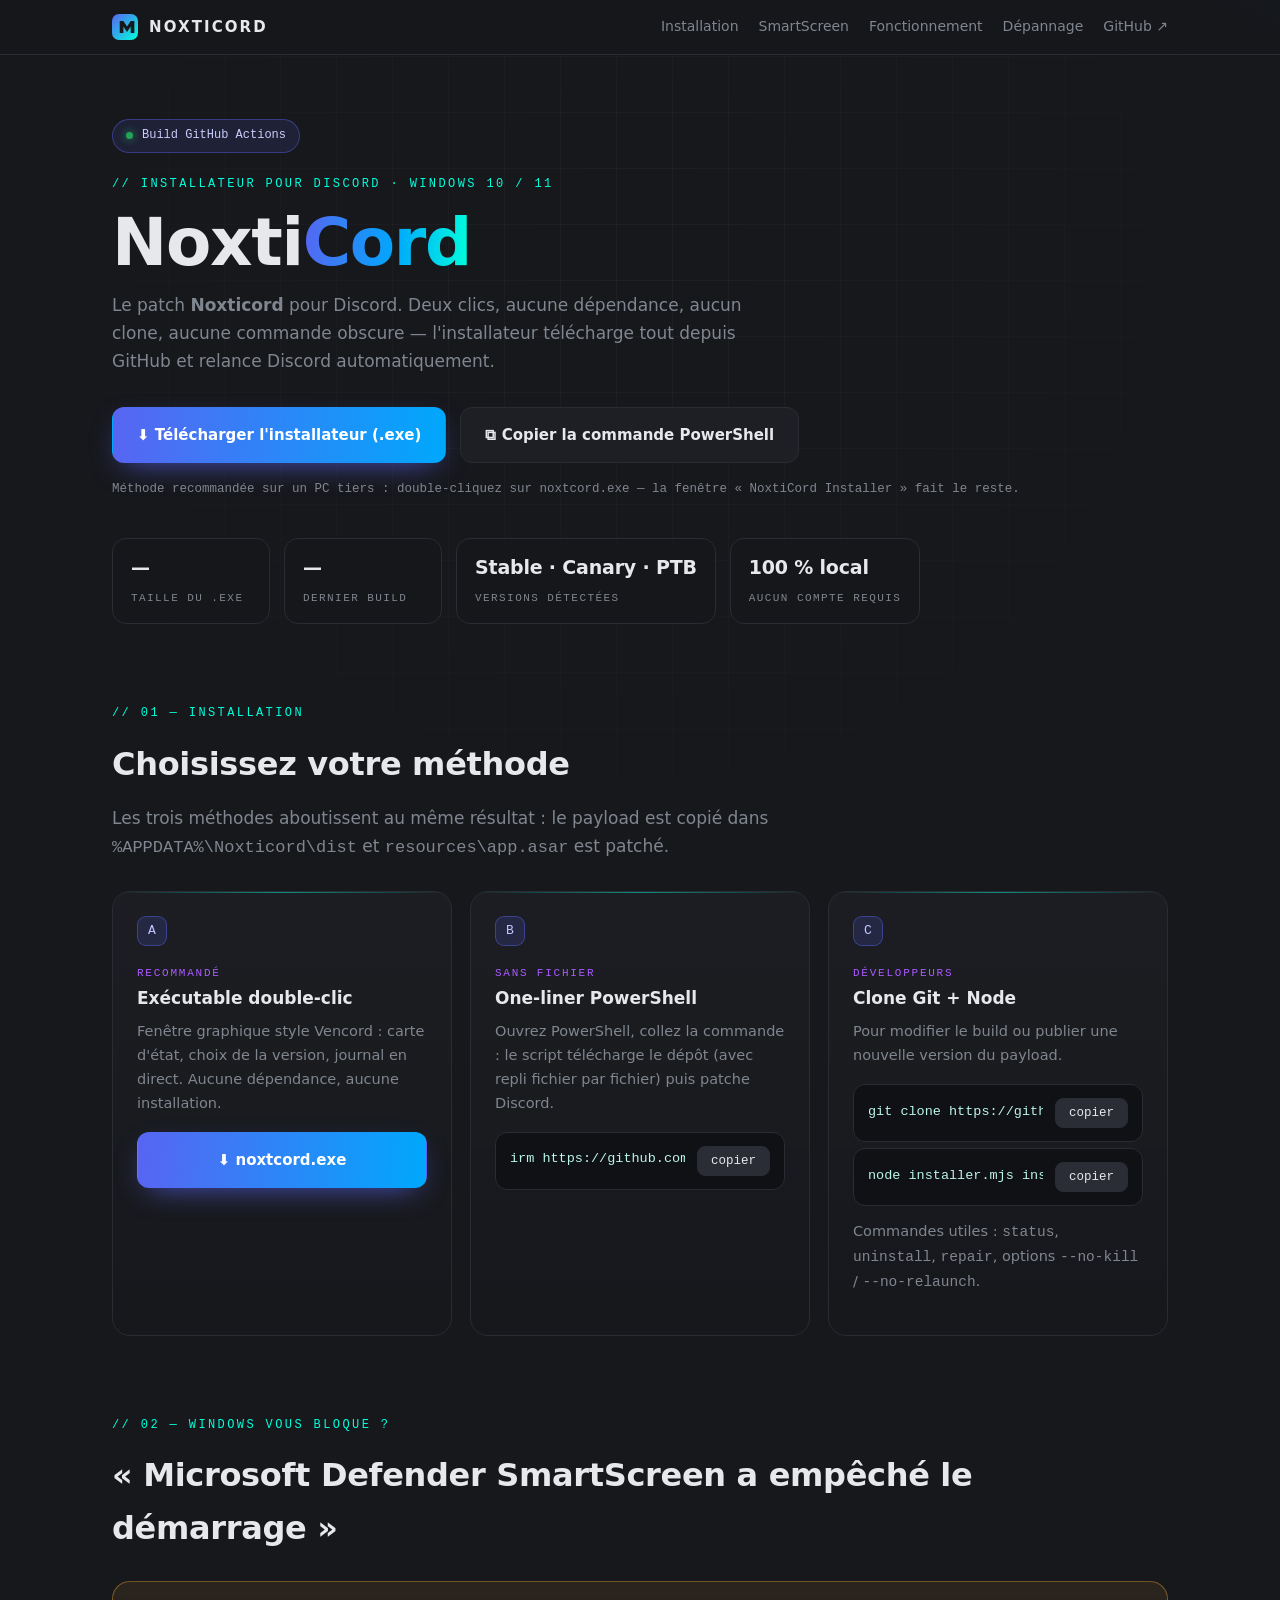
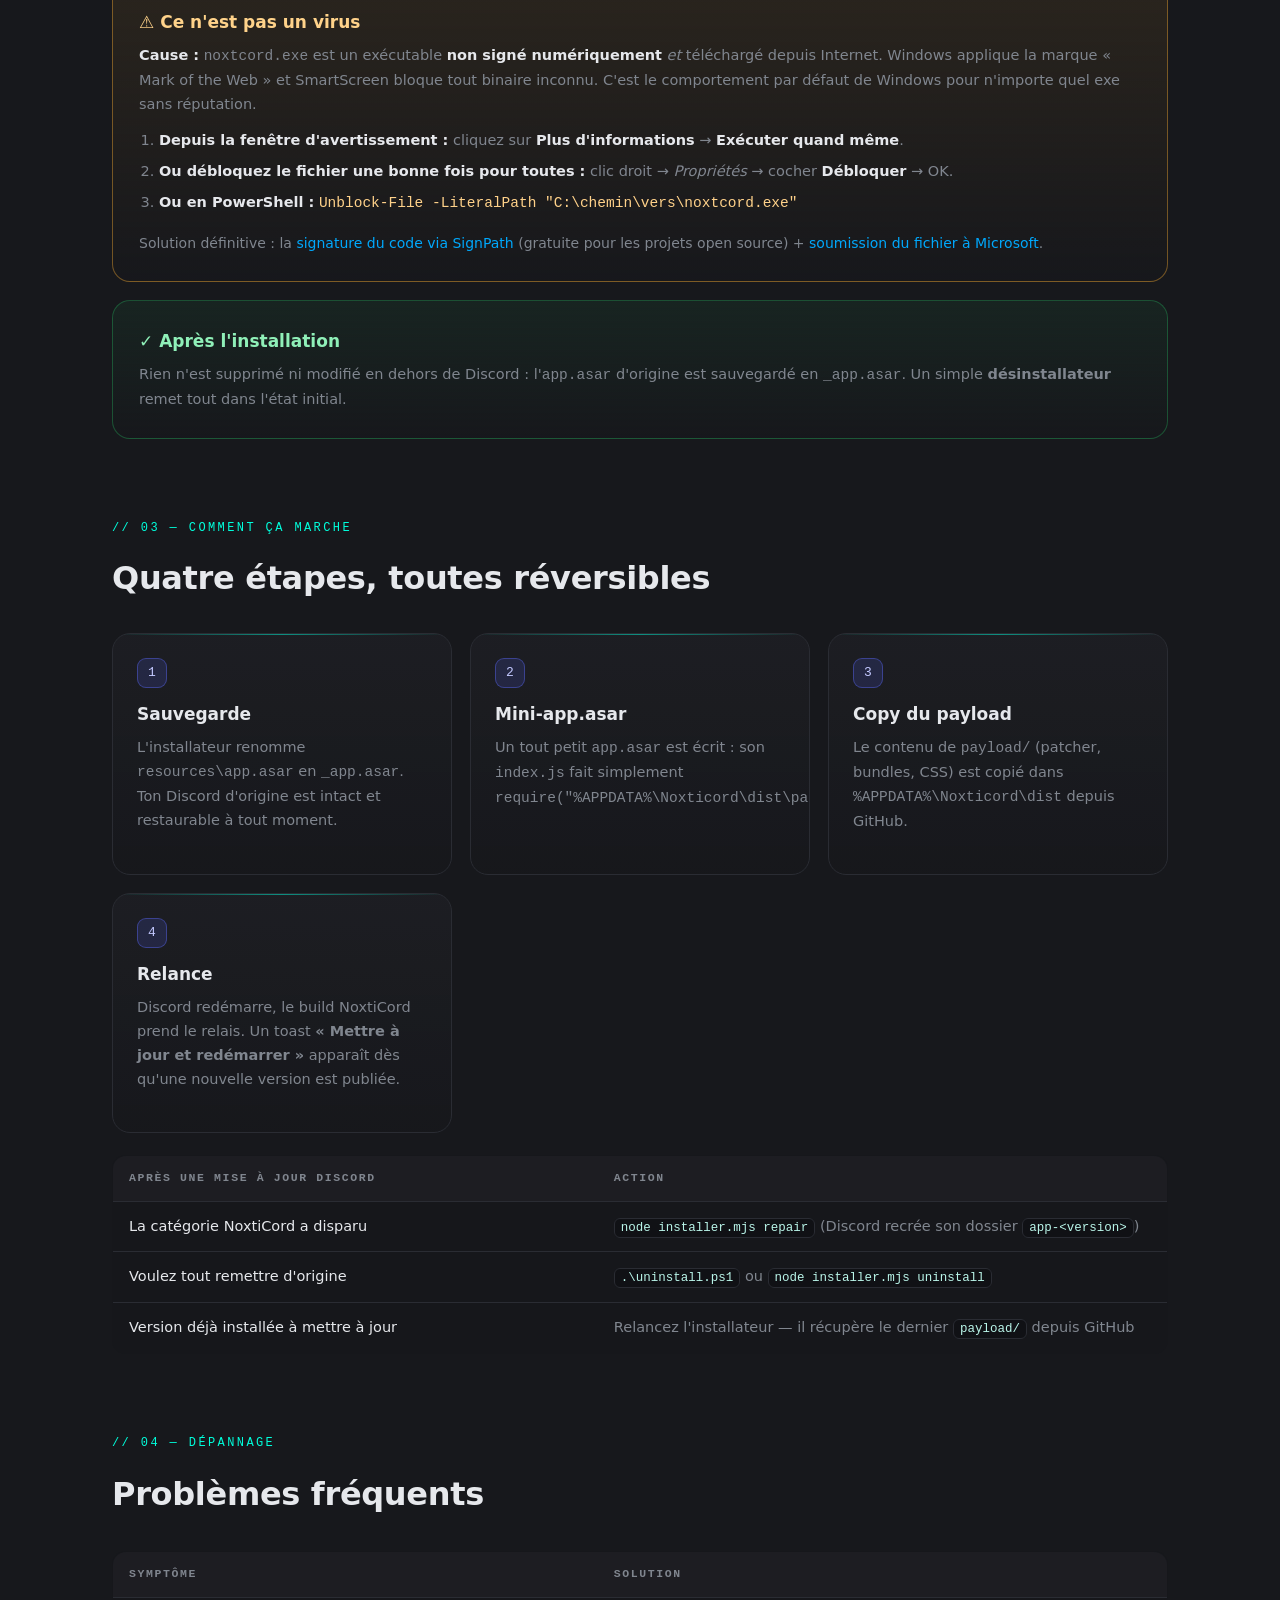
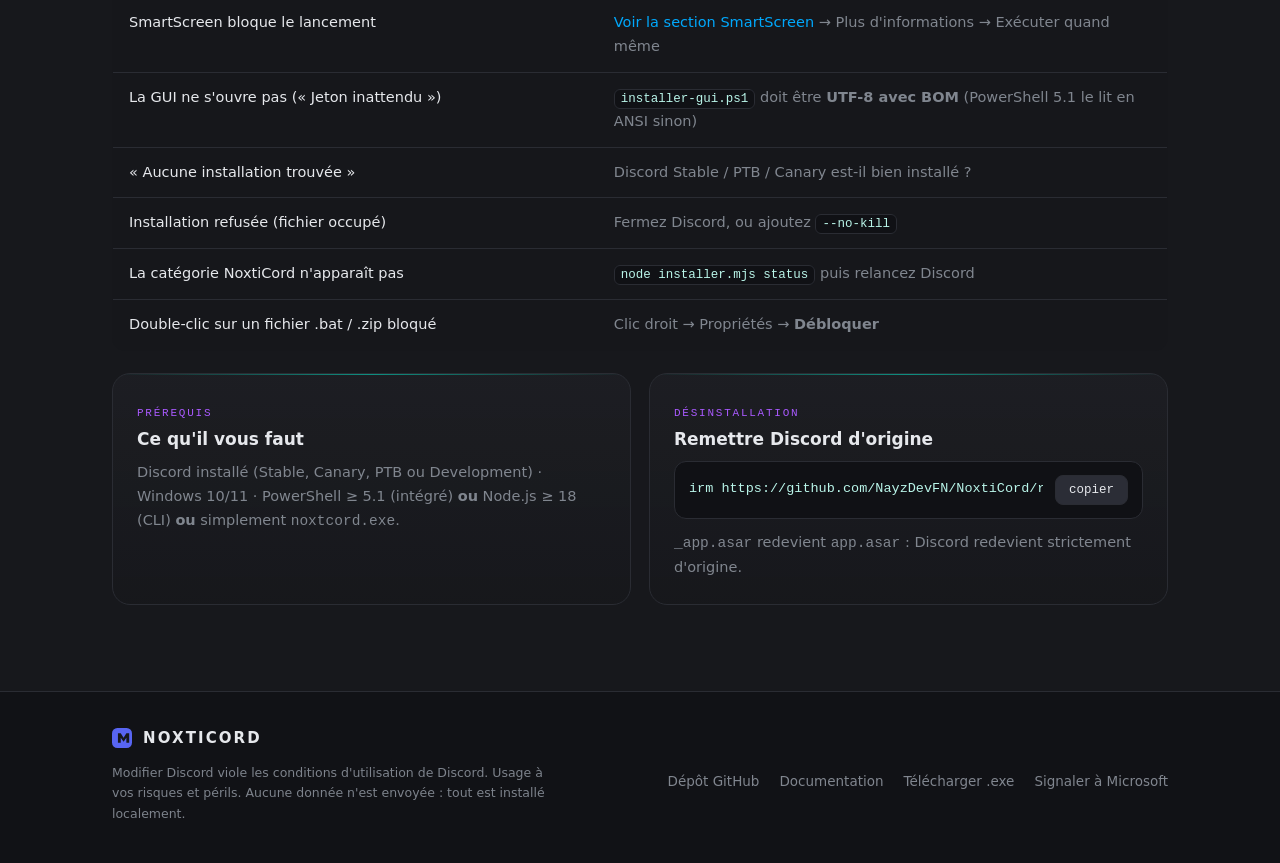
==== docs/index.html @ 73500bd5 "docs: page d'installation GitHub Pages (docs/index.html)" ====
<!doctype html>
<html lang="fr">
<head>
<meta charset="utf-8">
<meta name="viewport" content="width=device-width, initial-scale=1">
<title>NoxtiCord — Installer pour Discord (Windows)</title>
<meta name="description" content="Téléchargez et installez NoxtiCord sur Discord Stable, Canary et PTB en quelques secondes. Exécutable double-clic ou commande PowerShell, aucune dépendance.">
<meta name="theme-color" content="#17181c">
<meta property="og:title" content="NoxtiCord — Installer pour Discord">
<meta property="og:description" content="Installez NoxtiCord sur Discord en 10 secondes : exécutable double-clic ou one-liner PowerShell.">
<meta property="og:type" content="website">
<meta property="og:url" content="https://nayzdevfn.github.io/NoxtiCord/">
<link rel="icon" href="data:image/svg+xml,%3Csvg xmlns='http://www.w3.org/2000/svg' viewBox='0 0 64 64'%3E%3Crect width='64' height='64' rx='16' fill='%235865f2'/%3E%3Cpath d='M20 46V18h8l10 15V18h8v28h-8L28 31v15z' fill='%2300a8fc'/%3E%3C/svg%3E">
<style>
  :root{
    --bg:#17181c;
    --bg2:#1e1f24;
    --surface:#1e1f24;
    --card:#17181c;
    --border:#2a2c33;
    --hover:#2b2d36;
    --indigo:#5865f2;
    --cyan:#00a8fc;
    --neon-cyan:#00ffdc;
    --neon-purple:#aa5aff;
    --canary:#faa61a;
    --green:#23a559;
    --amber:#f0a830;
    --red:#da373c;
    --text:#e6e8ec;
    --muted:#80868f;
    --mono:"Cascadia Code","Consolas",ui-monospace,SFMono-Regular,Menlo,monospace;
    --sans:"Segoe UI",Inter,system-ui,-apple-system,Roboto,sans-serif;
  }
  *{box-sizing:border-box}
  html{scroll-behavior:smooth}
  body{
    margin:0;background:var(--bg);color:var(--text);font-family:var(--sans);
    line-height:1.65;-webkit-font-smoothing:antialiased;overflow-x:hidden;
  }
  a{color:var(--cyan);text-decoration:none}
  a:hover{text-decoration:underline}
  code,kbd{font-family:var(--mono)}

  /* ---------- fond ---------- */
  .bg{position:fixed;inset:0;z-index:-2;overflow:hidden}
  .bg::before{
    content:"";position:absolute;inset:-40%;
    background:
      radial-gradient(45rem 30rem at 15% 0%, rgba(88,101,242,.22), transparent 60%),
      radial-gradient(40rem 28rem at 85% 10%, rgba(0,168,252,.16), transparent 60%),
      radial-gradient(50rem 35rem at 50% 100%, rgba(170,90,255,.12), transparent 65%);
    animation:drift 26s ease-in-out infinite alternate;
  }
  .bg::after{
    content:"";position:absolute;inset:0;
    background-image:linear-gradient(rgba(255,255,255,.035) 1px,transparent 1px),
                     linear-gradient(90deg,rgba(255,255,255,.035) 1px,transparent 1px);
    background-size:56px 56px;
    mask-image:radial-gradient(circle at 50% 30%, #000 0%, transparent 78%);
    -webkit-mask-image:radial-gradient(circle at 50% 30%, #000 0%, transparent 78%);
  }
  @keyframes drift{to{transform:translate3d(-4%,3%,0) scale(1.06)}}

  /* ---------- nav ---------- */
  header.nav{
    position:sticky;top:0;z-index:50;
    background:rgba(23,24,28,.72);backdrop-filter:blur(14px);
    border-bottom:1px solid var(--border);
  }
  .nav-in{max-width:1100px;margin:0 auto;padding:14px 22px;display:flex;align-items:center;gap:18px}
  .brand{display:flex;align-items:center;gap:11px;font-weight:700;letter-spacing:.14em;font-size:15px;color:var(--text)}
  .brand:hover{text-decoration:none}
  .brand svg{display:block}
  .nav-links{margin-left:auto;display:flex;gap:20px;font-size:14px;color:var(--muted);flex-wrap:wrap}
  .nav-links a{color:var(--muted)}
  .nav-links a:hover{color:var(--text);text-decoration:none}

  /* ---------- layout ---------- */
  main{max-width:1100px;margin:0 auto;padding:0 22px}
  section{padding:74px 0 6px}
  .eyebrow{
    font-family:var(--mono);font-size:12px;letter-spacing:.2em;text-transform:uppercase;
    color:var(--neon-cyan);margin:0 0 14px
  }
  h1{font-size:clamp(38px,7vw,66px);line-height:1.03;margin:0 0 6px;letter-spacing:-.02em}
  h1 .grad{
    background:linear-gradient(92deg,var(--indigo),var(--cyan) 55%,var(--neon-cyan));
    -webkit-background-clip:text;background-clip:text;color:transparent;
  }
  h2{font-size:clamp(24px,3.4vw,32px);margin:0 0 8px;letter-spacing:-.01em}
  h3{font-size:17px;margin:0 0 8px}
  .sub{color:var(--muted);font-size:17px;max-width:62ch;margin:14px 0 0}
  .comment{font-family:var(--mono);font-size:13px;color:var(--muted)}

  /* ---------- hero ---------- */
  .hero{padding-top:64px}
  .badge{
    display:inline-flex;align-items:center;gap:9px;padding:6px 13px;border-radius:999px;
    background:rgba(88,101,242,.12);border:1px solid rgba(88,101,242,.42);
    font-family:var(--mono);font-size:12px;color:#c8cdfb;margin-bottom:22px
  }
  .dot{width:7px;height:7px;border-radius:50%;background:var(--green);box-shadow:0 0 8px var(--green)}
  .cta{display:flex;gap:14px;flex-wrap:wrap;margin-top:32px}
  .btn{
    display:inline-flex;align-items:center;gap:10px;padding:15px 24px;border-radius:12px;
    font-size:15px;font-weight:600;border:1px solid transparent;cursor:pointer;
    font-family:var(--sans);transition:.16s transform,.16s box-shadow,.16s background;
  }
  .btn:hover{text-decoration:none;transform:translateY(-2px)}
  .btn-primary{
    background:linear-gradient(93deg,var(--indigo),var(--cyan));color:#fff;
    box-shadow:0 10px 30px -12px rgba(88,101,242,.85)
  }
  .btn-primary:hover{box-shadow:0 16px 38px -12px rgba(0,168,252,.8)}
  .btn-ghost{background:var(--surface);border-color:var(--border);color:var(--text)}
  .btn-ghost:hover{background:var(--hover);border-color:#3a3d47}
  .hint{font-family:var(--mono);font-size:12.5px;color:var(--muted);margin-top:16px}

  .stats{display:flex;gap:14px;flex-wrap:wrap;margin-top:38px}
  .stat{
    background:rgba(23,24,28,.7);border:1px solid var(--border);border-radius:14px;
    padding:13px 18px;min-width:158px
  }
  .stat b{display:block;font-size:19px;letter-spacing:-.01em}
  .stat span{font-family:var(--mono);font-size:11px;letter-spacing:.13em;text-transform:uppercase;color:var(--muted)}

  /* ---------- cartes ---------- */
  .grid{display:grid;gap:18px;margin-top:28px}
  .g3{grid-template-columns:repeat(auto-fit,minmax(270px,1fr))}
  .g2{grid-template-columns:repeat(auto-fit,minmax(320px,1fr))}
  .card{
    background:linear-gradient(180deg,rgba(30,31,36,.85),rgba(23,24,28,.9));
    border:1px solid var(--border);border-radius:18px;padding:24px;position:relative;overflow:hidden
  }
  .card::before{
    content:"";position:absolute;inset:0 0 auto;height:1px;
    background:linear-gradient(90deg,transparent,rgba(0,255,220,.5),transparent)
  }
  .card .tag{
    font-family:var(--mono);font-size:11px;letter-spacing:.16em;text-transform:uppercase;
    color:var(--neon-purple)
  }
  .card p{color:var(--muted);font-size:14.5px;margin:6px 0 16px}
  .step-n{
    width:30px;height:30px;border-radius:9px;display:grid;place-items:center;
    background:rgba(88,101,242,.16);border:1px solid rgba(88,101,242,.45);
    font-family:var(--mono);font-size:13px;color:#c3c9ff;margin-bottom:12px
  }

  /* ---------- bloc de code ---------- */
  .code{
    display:flex;align-items:center;gap:12px;background:#101115;border:1px solid var(--border);
    border-radius:12px;padding:13px 14px;margin-top:6px
  }
  .code code{flex:1;font-size:13.5px;color:#b9f5e9;overflow-x:auto;white-space:nowrap;padding-bottom:2px}
  .copy{
    background:var(--hover);border:1px solid var(--border);color:var(--text);border-radius:8px;
    padding:7px 13px;font-size:12.5px;cursor:pointer;font-family:var(--mono);transition:.15s
  }
  .copy:hover{background:#343743;border-color:#454957}
  .copy.ok{background:rgba(35,165,89,.18);border-color:rgba(35,165,89,.6);color:#7ee0a8}

  /* ---------- alerte ---------- */
  .alert{
    background:linear-gradient(180deg,rgba(240,168,48,.09),rgba(23,24,28,.9));
    border:1px solid rgba(240,168,48,.42);border-radius:18px;padding:26px;margin-top:26px
  }
  .alert h3{color:#ffd28a;display:flex;align-items:center;gap:10px}
  .alert ol{margin:12px 0 0;padding-left:20px;color:var(--muted);font-size:14.5px}
  .alert li{margin-bottom:7px}
  .alert strong{color:var(--text)}

  .ok-box{
    background:linear-gradient(180deg,rgba(35,165,89,.09),rgba(23,24,28,.9));
    border:1px solid rgba(35,165,89,.4);border-radius:18px;padding:26px;margin-top:18px
  }
  .ok-box h3{color:#8ff0b8}

  /* ---------- table ---------- */
  table{width:100%;border-collapse:collapse;margin-top:22px;font-size:14.5px;background:rgba(23,24,28,.72);border:1px solid var(--border);border-radius:14px;overflow:hidden}
  th,td{padding:13px 16px;text-align:left;border-bottom:1px solid var(--border);vertical-align:top}
  th{font-family:var(--mono);font-size:11.5px;letter-spacing:.14em;text-transform:uppercase;color:var(--muted);background:rgba(30,31,36,.9)}
  tr:last-child td{border-bottom:none}
  td:first-child{color:var(--text);width:46%}
  td:last-child{color:var(--muted)}
  td code{background:#101115;border:1px solid var(--border);padding:2px 6px;border-radius:6px;font-size:12.5px;color:#b9f5e9}
  .table-wrap{overflow-x:auto}

  /* ---------- footer ---------- */
  footer{border-top:1px solid var(--border);margin-top:80px;background:rgba(16,17,21,.75)}
  .foot-in{
    max-width:1100px;margin:0 auto;padding:34px 22px;display:flex;gap:26px;
    flex-wrap:wrap;justify-content:space-between;align-items:center;font-size:13.5px;color:var(--muted)
  }
  .foot-links{display:flex;gap:20px;flex-wrap:wrap}
  .foot-links a{color:var(--muted)}
  .foot-links a:hover{color:var(--text)}
  .warn{font-size:12.5px;color:#7d838c;max-width:56ch}

  .toast{
    position:fixed;left:50%;bottom:28px;transform:translate(-50%,24px);
    background:#101115;border:1px solid rgba(0,255,220,.45);color:#c9fff5;
    padding:11px 20px;border-radius:11px;font-size:14px;opacity:0;pointer-events:none;
    transition:.25s;z-index:99;box-shadow:0 12px 34px -14px rgba(0,255,220,.6)
  }
  .toast.show{opacity:1;transform:translate(-50%,0)}
  @media(max-width:640px){
    section{padding-top:54px}
    .nav-links{display:none}
    .btn{width:100%;justify-content:center}
  }
</style>
</head>
<body>
<div class="bg"></div>

<header class="nav">
  <div class="nav-in">
    <a class="brand" href="#">
      <svg width="26" height="26" viewBox="0 0 64 64" aria-hidden="true">
        <defs><linearGradient id="lg" x1="0" y1="0" x2="1" y2="1">
          <stop offset="0" stop-color="#5865f2"/><stop offset="1" stop-color="#00ffdc"/>
        </linearGradient></defs>
        <rect width="64" height="64" rx="17" fill="url(#lg)"/>
        <path d="M19 47V17h9l9 14 9-14h9v30h-9V31l-9 13-9-13v16z" fill="#17181c"/>
      </svg>
      NOXTICORD
    </a>
    <nav class="nav-links">
      <a href="#installer">Installation</a>
      <a href="#smartscreen">SmartScreen</a>
      <a href="#fonctionnement">Fonctionnement</a>
      <a href="#depannage">Dépannage</a>
      <a href="https://github.com/NayzDevFN/NoxtiCord" target="_blank" rel="noopener">GitHub ↗</a>
    </nav>
  </div>
</header>

<main>

  <!-- ===================== HERO ===================== -->
  <section class="hero">
    <div class="badge"><span class="dot"></span> <span id="ci-status">Build GitHub Actions · vérification…</span></div>
    <p class="eyebrow">// installateur pour discord · windows 10 / 11</p>
    <h1>Noxti<span class="grad">Cord</span></h1>
    <p class="sub">
      Le patch <strong>Noxticord</strong> pour Discord. Deux clics, aucune dépendance,
      aucun clone, aucune commande obscure — l'installateur télécharge tout depuis GitHub
      et relance Discord automatiquement.
    </p>

    <div class="cta">
      <a class="btn btn-primary" href="https://github.com/NayzDevFN/NoxtiCord/raw/main/noxtcord.exe" download>
        ⬇ Télécharger l'installateur (.exe)
      </a>
      <button class="btn btn-ghost" data-copy="irm https://github.com/NayzDevFN/NoxtiCord/raw/main/install.ps1 | iex">
        ⧉ Copier la commande PowerShell
      </button>
    </div>
    <p class="hint">
      Méthode recommandée sur un PC tiers : double-cliquez sur <code>noxtcord.exe</code> —
      la fenêtre « NoxtiCord Installer » fait le reste.
    </p>

    <div class="stats">
      <div class="stat"><b id="s-size">—</b><span>Taille du .exe</span></div>
      <div class="stat"><b id="s-date">—</b><span>Dernier build</span></div>
      <div class="stat"><b>Stable · Canary · PTB</b><span>Versions détectées</span></div>
      <div class="stat"><b>100 % local</b><span>Aucun compte requis</span></div>
    </div>
  </section>

  <!-- ===================== INSTALLATION ===================== -->
  <section id="installer">
    <p class="eyebrow">// 01 — installation</p>
    <h2>Choisissez votre méthode</h2>
    <p class="sub">Les trois méthodes aboutissent au même résultat : le payload est copié dans
      <code>%APPDATA%\Noxticord\dist</code> et <code>resources\app.asar</code> est patché.</p>

    <div class="grid g3">
      <div class="card">
        <div class="step-n">A</div>
        <span class="tag">Recommandé</span>
        <h3>Exécutable double-clic</h3>
        <p>Fenêtre graphique style Vencord : carte d'état, choix de la version, journal en direct.
           Aucune dépendance, aucune installation.</p>
        <a class="btn btn-primary" style="width:100%;justify-content:center"
           href="https://github.com/NayzDevFN/NoxtiCord/raw/main/noxtcord.exe" download>
          ⬇ noxtcord.exe
        </a>
      </div>

      <div class="card">
        <div class="step-n">B</div>
        <span class="tag">Sans fichier</span>
        <h3>One-liner PowerShell</h3>
        <p>Ouvrez PowerShell, collez la commande : le script télécharge le dépôt (avec repli
           fichier par fichier) puis patche Discord.</p>
        <div class="code">
          <code id="oneliner">irm https://github.com/NayzDevFN/NoxtiCord/raw/main/install.ps1 | iex</code>
          <button class="copy" data-copy-from="oneliner">copier</button>
        </div>
      </div>

      <div class="card">
        <div class="step-n">C</div>
        <span class="tag">Développeurs</span>
        <h3>Clone Git + Node</h3>
        <p>Pour modifier le build ou publier une nouvelle version du payload.</p>
        <div class="code">
          <code id="cmd-clone">git clone https://github.com/NayzDevFN/NoxtiCord.git &amp;&amp; cd NoxtiCord</code>
          <button class="copy" data-copy-from="cmd-clone">copier</button>
        </div>
        <div class="code">
          <code id="cmd-node">node installer.mjs install</code>
          <button class="copy" data-copy-from="cmd-node">copier</button>
        </div>
        <p style="margin-top:14px">
          Commandes utiles : <code>status</code>, <code>uninstall</code>, <code>repair</code>,
          options <code>--no-kill</code> / <code>--no-relaunch</code>.
        </p>
      </div>
    </div>
  </section>

  <!-- ===================== SMARTSCREEN ===================== -->
  <section id="smartscreen">
    <p class="eyebrow">// 02 — windows vous bloque ?</p>
    <h2>« Microsoft Defender SmartScreen a empêché le démarrage »</h2>

    <div class="alert">
      <h3>⚠ Ce n'est pas un virus</h3>
      <p style="color:var(--muted);font-size:14.5px;margin:6px 0 0">
        <strong>Cause :</strong> <code>noxtcord.exe</code> est un exécutable <strong>non signé
        numériquement</strong> <em>et</em> téléchargé depuis Internet. Windows applique la marque
        « Mark of the Web » et SmartScreen bloque tout binaire inconnu. C'est le comportement par
        défaut de Windows pour n'importe quel exe sans réputation.
      </p>
      <ol>
        <li><strong>Depuis la fenêtre d'avertissement :</strong> cliquez sur
            <strong>Plus d'informations</strong> → <strong>Exécuter quand même</strong>.</li>
        <li><strong>Ou débloquez le fichier une bonne fois pour toutes :</strong>
            clic droit → <em>Propriétés</em> → cocher <strong>Débloquer</strong> → OK.</li>
        <li><strong>Ou en PowerShell :</strong>
            <code style="color:#ffd28a">Unblock-File -LiteralPath "C:\chemin\vers\noxtcord.exe"</code></li>
      </ol>
      <p style="margin:16px 0 0;font-size:14px;color:var(--muted)">
        Solution définitive : la <a href="https://github.com/NayzDevFN/NoxtiCord#signature-du-code-signpath">signature du code via SignPath</a>
        (gratuite pour les projets open source) + <a href="https://www.microsoft.com/wdsi/filesubmission" target="_blank" rel="noopener">soumission du fichier à Microsoft</a>.
      </p>
    </div>

    <div class="ok-box">
      <h3>✓ Après l'installation</h3>
      <p style="color:var(--muted);font-size:14.5px;margin:6px 0 0">
        Rien n'est supprimé ni modifié en dehors de Discord : l'<code>app.asar</code> d'origine est
        sauvegardé en <code>_app.asar</code>. Un simple <strong>désinstallateur</strong> remet tout
        dans l'état initial.
      </p>
    </div>
  </section>

  <!-- ===================== FONCTIONNEMENT ===================== -->
  <section id="fonctionnement">
    <p class="eyebrow">// 03 — comment ça marche</p>
    <h2>Quatre étapes, toutes réversibles</h2>

    <div class="grid g2">
      <div class="card">
        <div class="step-n">1</div>
        <h3>Sauvegarde</h3>
        <p>L'installateur renomme <code>resources\app.asar</code> en <code>_app.asar</code>.
           Ton Discord d'origine est intact et restaurable à tout moment.</p>
      </div>
      <div class="card">
        <div class="step-n">2</div>
        <h3>Mini-app.asar</h3>
        <p>Un tout petit <code>app.asar</code> est écrit : son <code>index.js</code> fait simplement
           <code>require("%APPDATA%\Noxticord\dist\patcher.js")</code>.</p>
      </div>
      <div class="card">
        <div class="step-n">3</div>
        <h3>Copy du payload</h3>
        <p>Le contenu de <code>payload/</code> (patcher, bundles, CSS) est copié dans
           <code>%APPDATA%\Noxticord\dist</code> depuis GitHub.</p>
      </div>
      <div class="card">
        <div class="step-n">4</div>
        <h3>Relance</h3>
        <p>Discord redémarre, le build NoxtiCord prend le relais. Un toast
           <strong>« Mettre à jour et redémarrer »</strong> apparaît dès qu'une nouvelle version est publiée.</p>
      </div>
    </div>

    <div class="table-wrap">
      <table>
        <thead><tr><th>Après une mise à jour Discord</th><th>Action</th></tr></thead>
        <tbody>
          <tr><td>La catégorie NoxtiCord a disparu</td><td><code>node installer.mjs repair</code> (Discord recrée son dossier <code>app-&lt;version&gt;</code>)</td></tr>
          <tr><td>Voulez tout remettre d'origine</td><td><code>.\uninstall.ps1</code> ou <code>node installer.mjs uninstall</code></td></tr>
          <tr><td>Version déjà installée à mettre à jour</td><td>Relancez l'installateur — il récupère le dernier <code>payload/</code> depuis GitHub</td></tr>
        </tbody>
      </table>
    </div>
  </section>

  <!-- ===================== DÉPANNAGE ===================== -->
  <section id="depannage">
    <p class="eyebrow">// 04 — dépannage</p>
    <h2>Problèmes fréquents</h2>

    <div class="table-wrap">
      <table>
        <thead><tr><th>Symptôme</th><th>Solution</th></tr></thead>
        <tbody>
          <tr><td>SmartScreen bloque le lancement</td><td><a href="#smartscreen">Voir la section SmartScreen</a> → Plus d'informations → Exécuter quand même</td></tr>
          <tr><td>La GUI ne s'ouvre pas (« Jeton inattendu »)</td><td><code>installer-gui.ps1</code> doit être <strong>UTF-8 avec BOM</strong> (PowerShell 5.1 le lit en ANSI sinon)</td></tr>
          <tr><td>« Aucune installation trouvée »</td><td>Discord Stable / PTB / Canary est-il bien installé ?</td></tr>
          <tr><td>Installation refusée (fichier occupé)</td><td>Fermez Discord, ou ajoutez <code>--no-kill</code></td></tr>
          <tr><td>La catégorie NoxtiCord n'apparaît pas</td><td><code>node installer.mjs status</code> puis relancez Discord</td></tr>
          <tr><td>Double-clic sur un fichier .bat / .zip bloqué</td><td>Clic droit → Propriétés → <strong>Débloquer</strong></td></tr>
        </tbody>
      </table>
    </div>

    <div class="grid g2" style="margin-top:22px">
      <div class="card">
        <span class="tag">Prérequis</span>
        <h3>Ce qu'il vous faut</h3>
        <p style="margin-bottom:0">
          Discord installé (Stable, Canary, PTB ou Development) · Windows 10/11 ·
          PowerShell ≥ 5.1 (intégré) <strong>ou</strong> Node.js ≥ 18 (CLI) <strong>ou</strong>
          simplement <code>noxtcord.exe</code>.
        </p>
      </div>
      <div class="card">
        <span class="tag">Désinstallation</span>
        <h3>Remettre Discord d'origine</h3>
        <div class="code">
          <code id="uninstall-cmd">irm https://github.com/NayzDevFN/NoxtiCord/raw/main/uninstall.ps1 | iex</code>
          <button class="copy" data-copy-from="uninstall-cmd">copier</button>
        </div>
        <p style="margin-top:12px;margin-bottom:0"><code>_app.asar</code> redevient <code>app.asar</code> : Discord redevient strictement d'origine.</p>
      </div>
    </div>
  </section>

</main>

<footer>
  <div class="foot-in">
    <div>
      <div class="brand" style="margin-bottom:8px">
        <svg width="20" height="20" viewBox="0 0 64 64" aria-hidden="true">
          <rect width="64" height="64" rx="17" fill="#5865f2"/>
          <path d="M19 47V17h9l9 14 9-14h9v30h-9V31l-9 13-9-13v16z" fill="#17181c"/>
        </svg>
        NOXTICORD
      </div>
      <p class="warn">
        Modifier Discord viole les conditions d'utilisation de Discord.
        Usage à vos risques et périls. Aucune donnée n'est envoyée : tout est installé localement.
      </p>
    </div>
    <div class="foot-links">
      <a href="https://github.com/NayzDevFN/NoxtiCord" target="_blank" rel="noopener">Dépôt GitHub</a>
      <a href="https://github.com/NayzDevFN/NoxtiCord#readme" target="_blank" rel="noopener">Documentation</a>
      <a href="https://github.com/NayzDevFN/NoxtiCord/raw/main/noxtcord.exe" download>Télécharger .exe</a>
      <a href="https://www.microsoft.com/wdsi/filesubmission" target="_blank" rel="noopener">Signaler à Microsoft</a>
    </div>
  </div>
</footer>

<div class="toast" id="toast">Copié dans le presse-papiers</div>

<script>
(function(){
  var toast = document.getElementById('toast'), t;
  function say(msg){
    toast.textContent = msg; toast.classList.add('show');
    clearTimeout(t); t = setTimeout(function(){ toast.classList.remove('show'); }, 2200);
  }
  function copy(text){
    if (navigator.clipboard && window.isSecureContext) {
      navigator.clipboard.writeText(text).then(function(){ say('Copié dans le presse-papiers'); },
        function(){ fallback(text); });
    } else { fallback(text); }
  }
  function fallback(text){
    var ta = document.createElement('textarea');
    ta.value = text; ta.style.position='fixed'; ta.style.opacity='0';
    document.body.appendChild(ta); ta.select();
    try { document.execCommand('copy'); say('Copié dans le presse-papiers'); }
    catch(e){ say('Copie impossible — sélectionnez manuellement'); }
    document.body.removeChild(ta);
  }
  document.addEventListener('click', function(e){
    var b = e.target.closest('[data-copy],[data-copy-from]');
    if (!b) return;
    var txt = b.hasAttribute('data-copy')
      ? b.getAttribute('data-copy')
      : (document.getElementById(b.getAttribute('data-copy-from')) || {}).textContent;
    if (!txt) { copy((b.parentNode.querySelector('code')||{}).textContent || ''); return; }
    copy(txt.trim());
    if (b.classList.contains('copy')) {
      var old = b.textContent; b.textContent = 'copié ✓'; b.classList.add('ok');
      setTimeout(function(){ b.textContent = old; b.classList.remove('ok'); }, 1800);
    }
  });

  /* --- stats GitHub (API publique, sans token) --- */
  var API = 'https://api.github.com/repos/NayzDevFN/NoxtiCord';
  function get(url){ return fetch(url, {headers:{'Accept':'application/vnd.github+json'}}).then(function(r){ return r.json(); }); }

  get(API + '/commits?path=noxtcord.exe&per_page=1').then(function(d){
    if (d && d[0] && d[0].commit) {
      var when = new Date(d[0].commit.committer.date);
      document.getElementById('s-date').textContent =
        when.toLocaleDateString('fr-FR', {day:'2-digit', month:'short', year:'numeric'});
    }
  }).catch(function(){});

  get(API + '/contents/noxtcord.exe').then(function(d){
    if (d && d.size) {
      document.getElementById('s-size').textContent =
        (d.size/1024).toLocaleString('fr-FR', {maximumFractionDigits:1}) + ' Ko';
    }
  }).catch(function(){});

  get(API + '/actions/runs?per_page=1&branch=main').then(function(d){
    var el = document.getElementById('ci-status');
    var r = d && d.workflow_runs && d.workflow_runs[0];
    if (!r) { el.textContent = 'Build GitHub Actions'; return; }
    if (r.conclusion === 'success')
      el.textContent = '✓ Dernier build réussi · ' + new Date(r.created_at).toLocaleString('fr-FR',
        {day:'2-digit', month:'short', hour:'2-digit', minute:'2-digit'});
    else if (r.conclusion === 'failure')
      el.textContent = '✗ Dernier build en échec — voyez les Actions du dépôt';
    else
      el.textContent = '… Build en cours (' + (r.status || 'queued') + ')';
  }).catch(function(){ document.getElementById('ci-status').textContent = 'Build GitHub Actions'; });
})();
</script>
</body>
</html>
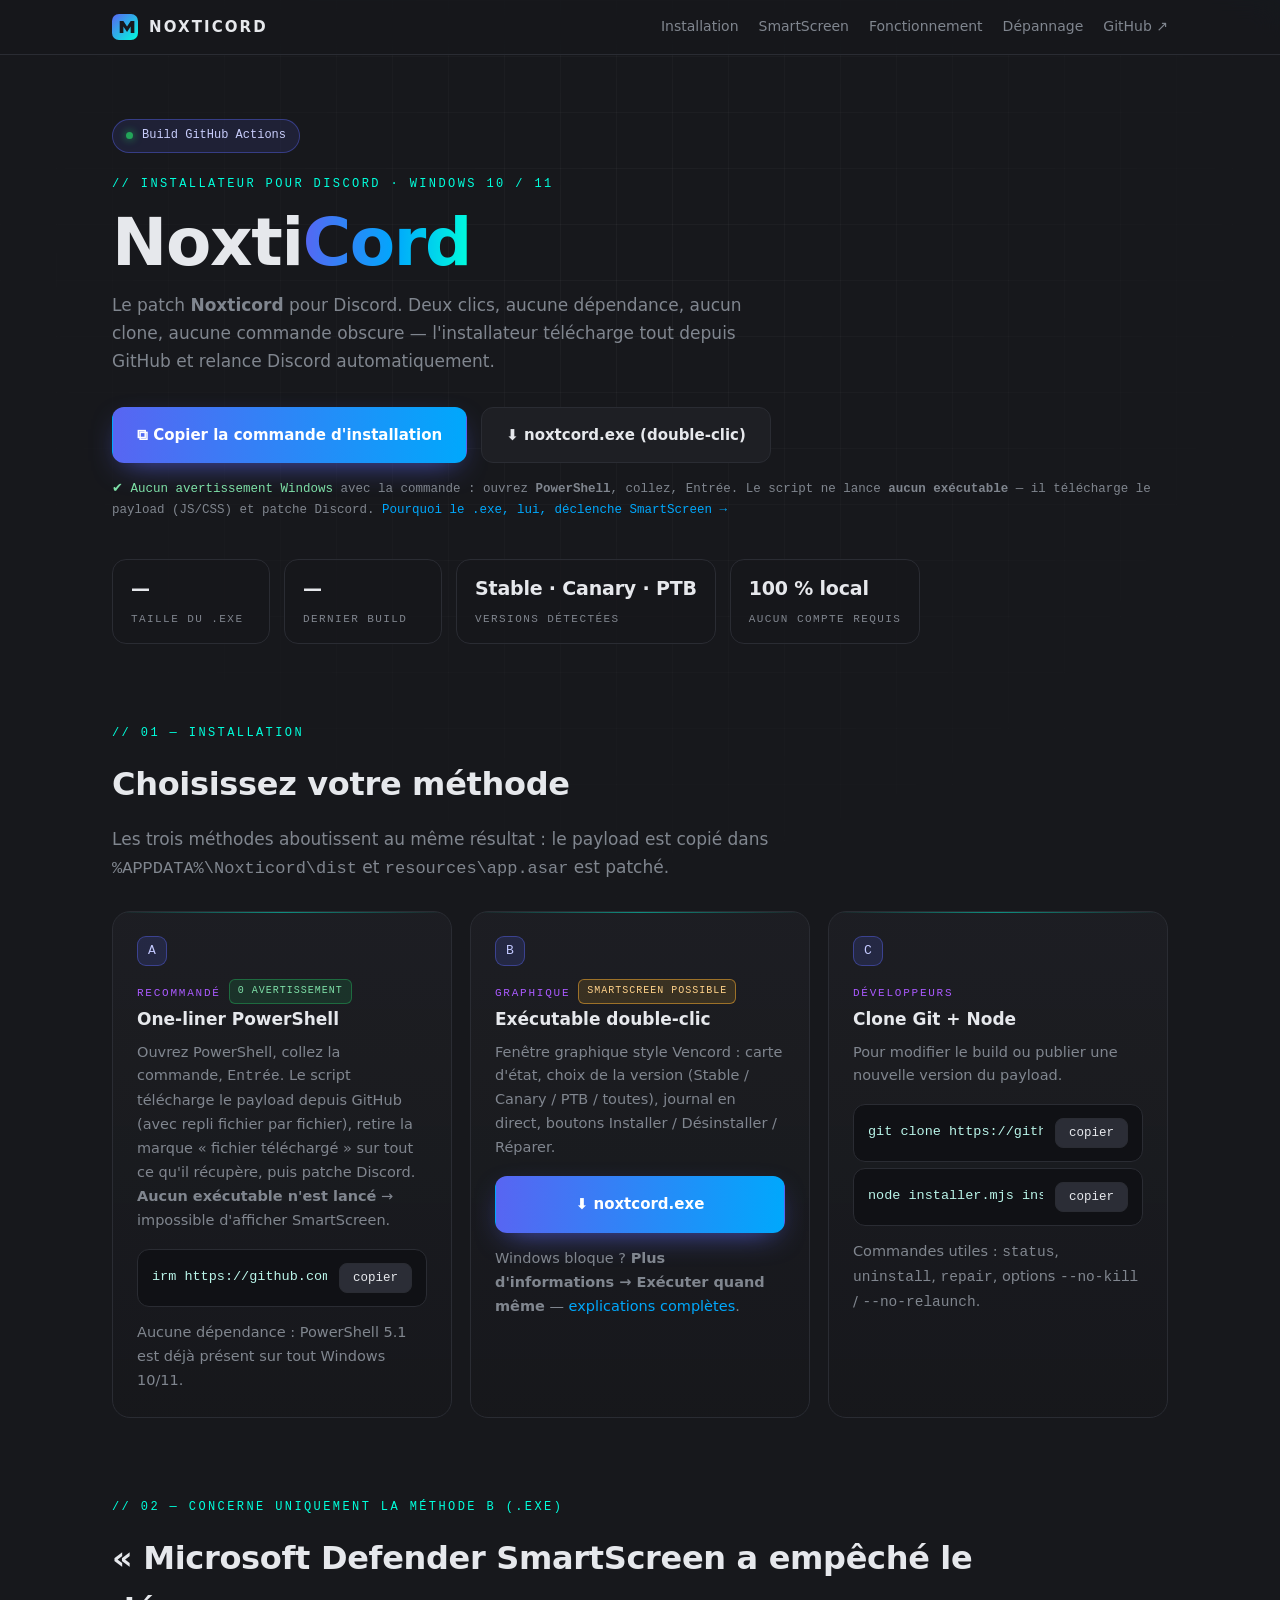
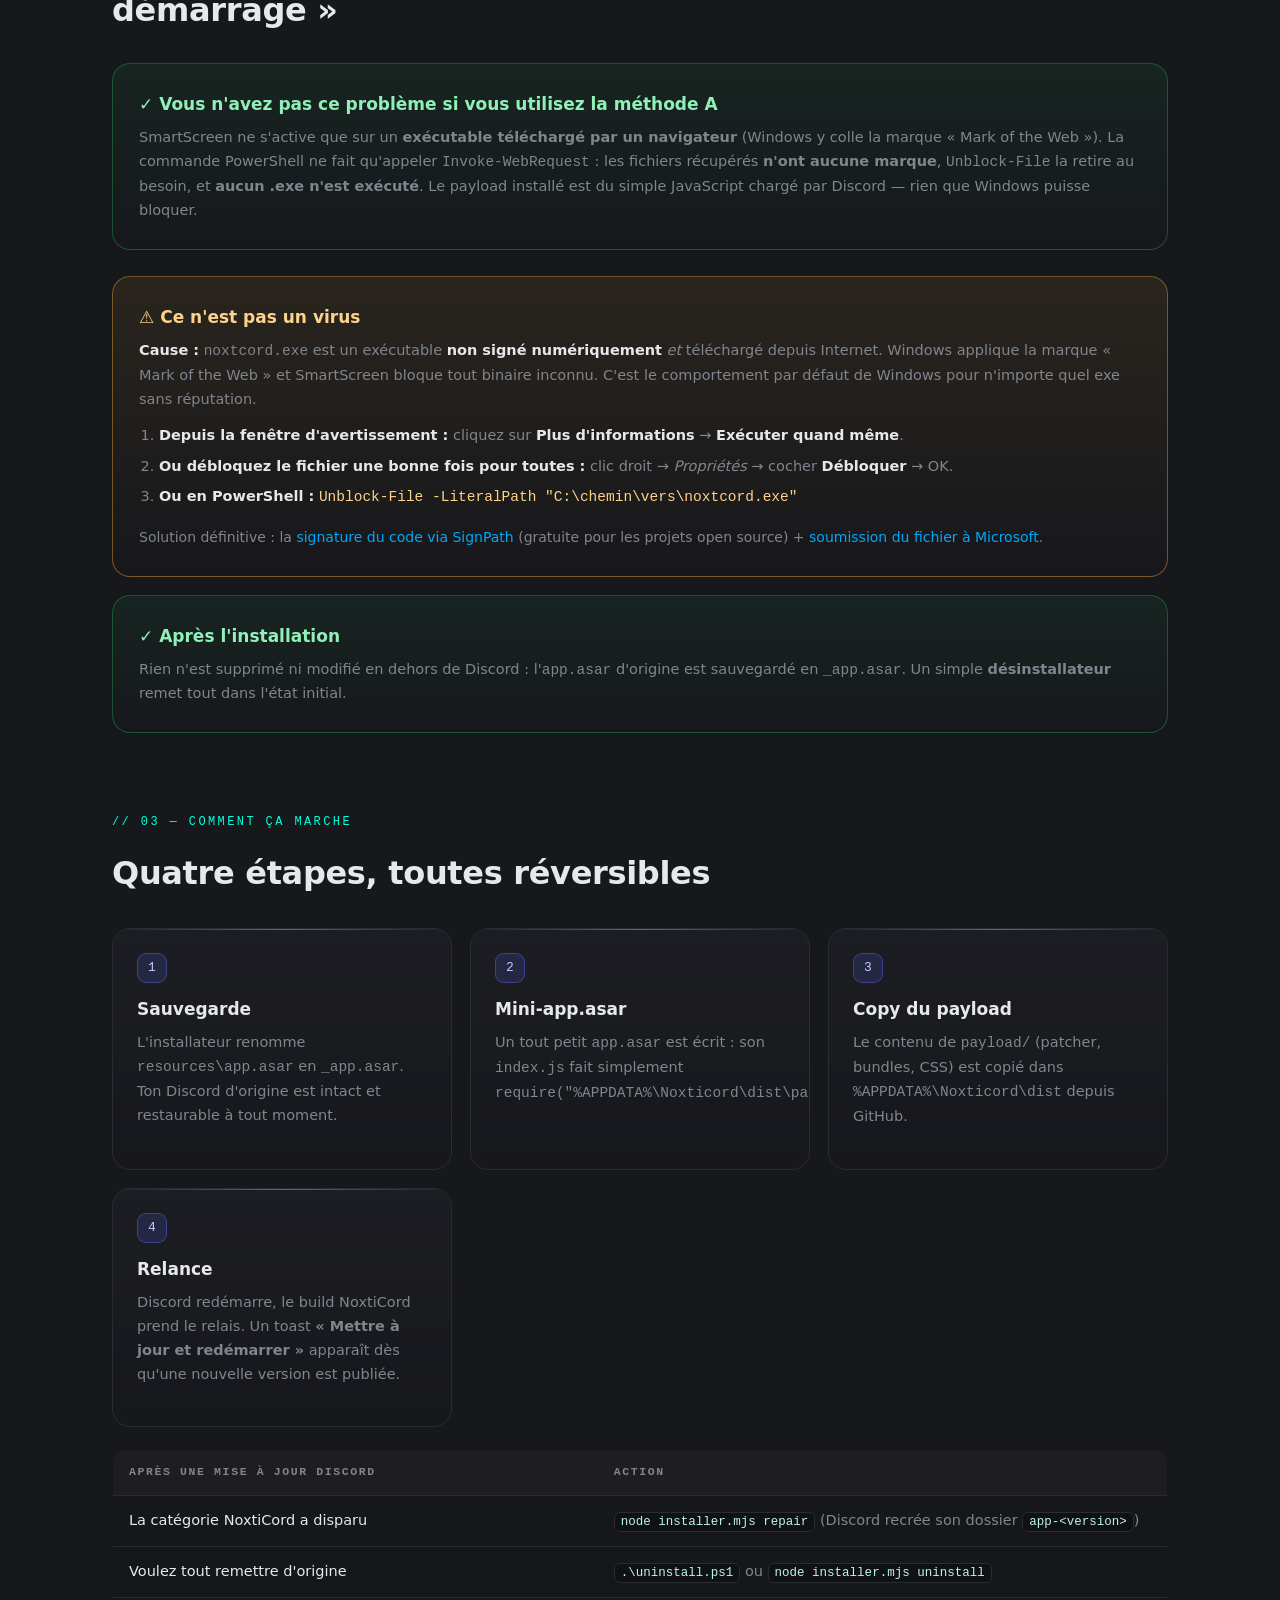
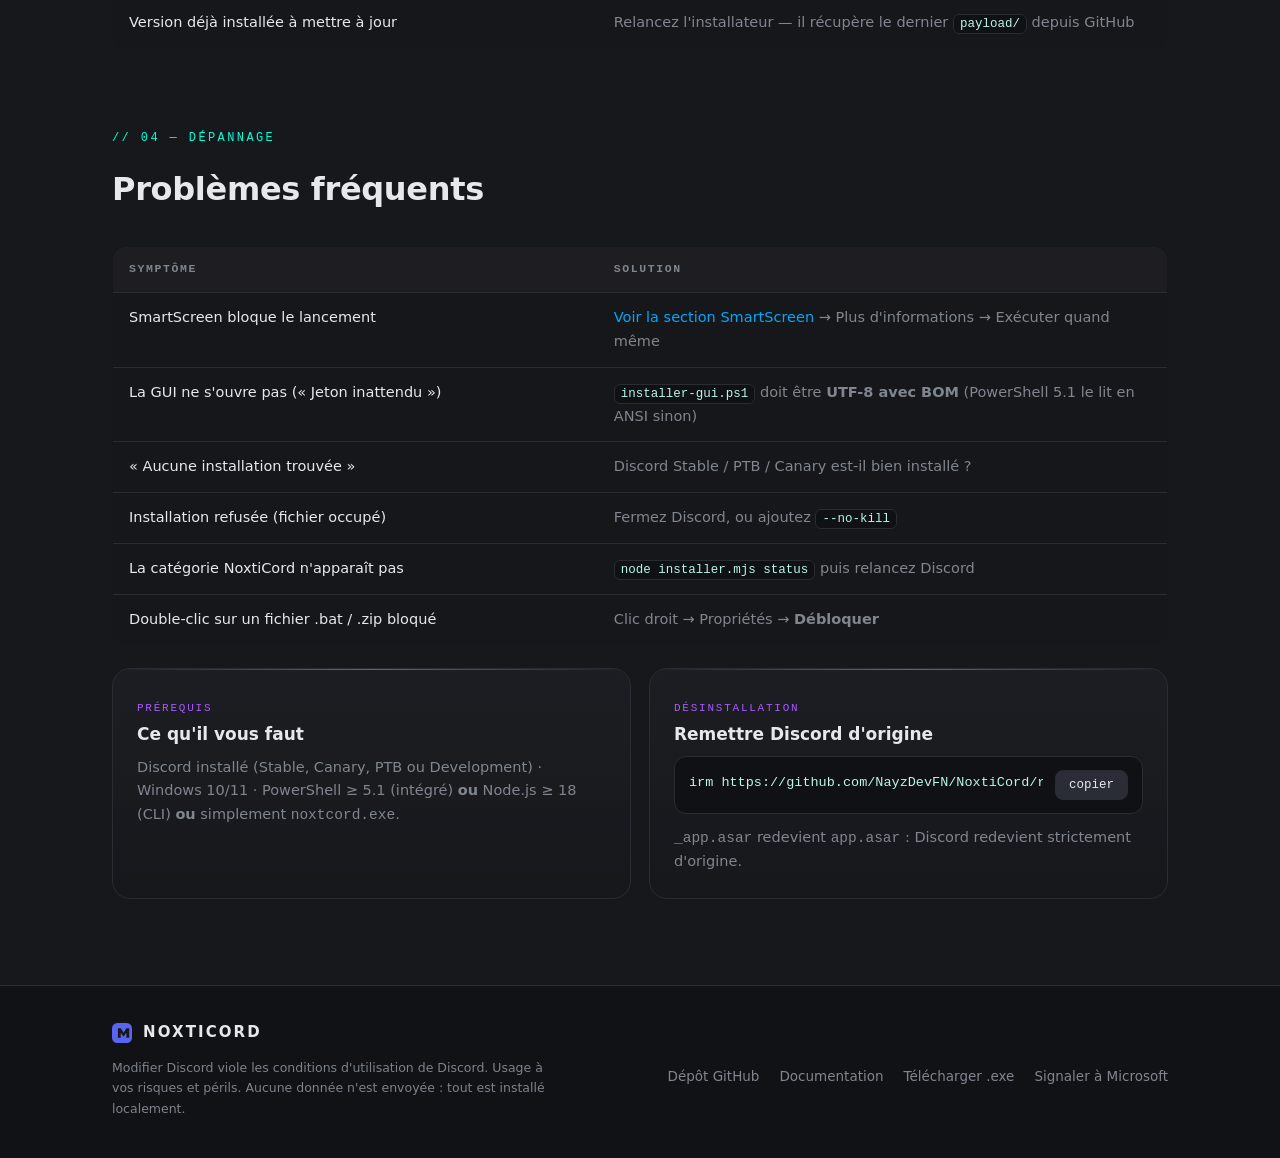
==== commit b2ba292c: "docs: privileger l'installation PowerShell sans avertissement Windows (SmartScreen)" ====
--- a/docs/index.html
+++ b/docs/index.html
@@ -141,6 +141,12 @@
     font-family:var(--mono);font-size:11px;letter-spacing:.16em;text-transform:uppercase;
     color:var(--neon-purple)
   }
+  .chip{
+    display:inline-block;font-family:var(--mono);font-size:10px;letter-spacing:.1em;
+    text-transform:uppercase;padding:3px 8px;border-radius:6px;margin-left:8px;vertical-align:middle
+  }
+  .chip-ok{background:rgba(35,165,89,.16);border:1px solid rgba(35,165,89,.5);color:#7ee0a8}
+  .chip-warn{background:rgba(240,168,48,.14);border:1px solid rgba(240,168,48,.55);color:#ffd28a}
   .card p{color:var(--muted);font-size:14.5px;margin:6px 0 16px}
   .step-n{
     width:30px;height:30px;border-radius:9px;display:grid;place-items:center;
@@ -251,16 +257,18 @@
     </p>
 
     <div class="cta">
-      <a class="btn btn-primary" href="https://github.com/NayzDevFN/NoxtiCord/raw/main/noxtcord.exe" download>
-        ⬇ Télécharger l'installateur (.exe)
+      <button class="btn btn-primary" data-copy="irm https://github.com/NayzDevFN/NoxtiCord/raw/main/install.ps1 | iex">
+        ⧉ Copier la commande d'installation
+      </button>
+      <a class="btn btn-ghost" href="https://github.com/NayzDevFN/NoxtiCord/raw/main/noxtcord.exe" download>
+        ⬇ noxtcord.exe (double-clic)
       </a>
-      <button class="btn btn-ghost" data-copy="irm https://github.com/NayzDevFN/NoxtiCord/raw/main/install.ps1 | iex">
-        ⧉ Copier la commande PowerShell
-      </button>
     </div>
     <p class="hint">
-      Méthode recommandée sur un PC tiers : double-cliquez sur <code>noxtcord.exe</code> —
-      la fenêtre « NoxtiCord Installer » fait le reste.
+      <span style="color:#7ee0a8">✔ Aucun avertissement Windows</span> avec la commande :
+      ouvrez <strong>PowerShell</strong>, collez, <kbd>Entrée</kbd>. Le script ne lance
+      <strong>aucun exécutable</strong> — il télécharge le payload (JS/CSS) et patche Discord.
+      <a href="#smartscreen">Pourquoi le .exe, lui, déclenche SmartScreen →</a>
     </p>
 
     <div class="stats">
@@ -281,26 +289,36 @@
     <div class="grid g3">
       <div class="card">
         <div class="step-n">A</div>
-        <span class="tag">Recommandé</span>
+        <span class="tag">Recommandé</span><span class="chip chip-ok">0 avertissement</span>
+        <h3>One-liner PowerShell</h3>
+        <p>Ouvrez PowerShell, collez la commande, <kbd>Entrée</kbd>. Le script télécharge le
+           payload depuis GitHub (avec repli fichier par fichier), retire la marque
+           « fichier téléchargé » sur tout ce qu'il récupère, puis patche Discord.
+           <strong>Aucun exécutable n'est lancé</strong> → impossible d'afficher SmartScreen.</p>
+        <div class="code">
+          <code id="oneliner">irm https://github.com/NayzDevFN/NoxtiCord/raw/main/install.ps1 | iex</code>
+          <button class="copy" data-copy-from="oneliner">copier</button>
+        </div>
+        <p style="margin-top:14px;margin-bottom:0">
+          Aucune dépendance : PowerShell 5.1 est déjà présent sur tout Windows 10/11.
+        </p>
+      </div>
+
+      <div class="card">
+        <div class="step-n">B</div>
+        <span class="tag">Graphique</span><span class="chip chip-warn">SmartScreen possible</span>
         <h3>Exécutable double-clic</h3>
-        <p>Fenêtre graphique style Vencord : carte d'état, choix de la version, journal en direct.
-           Aucune dépendance, aucune installation.</p>
+        <p>Fenêtre graphique style Vencord : carte d'état, choix de la version
+           (Stable / Canary / PTB / toutes), journal en direct, boutons
+           Installer / Désinstaller / Réparer.</p>
         <a class="btn btn-primary" style="width:100%;justify-content:center"
            href="https://github.com/NayzDevFN/NoxtiCord/raw/main/noxtcord.exe" download>
           ⬇ noxtcord.exe
         </a>
-      </div>
-
-      <div class="card">
-        <div class="step-n">B</div>
-        <span class="tag">Sans fichier</span>
-        <h3>One-liner PowerShell</h3>
-        <p>Ouvrez PowerShell, collez la commande : le script télécharge le dépôt (avec repli
-           fichier par fichier) puis patche Discord.</p>
-        <div class="code">
-          <code id="oneliner">irm https://github.com/NayzDevFN/NoxtiCord/raw/main/install.ps1 | iex</code>
-          <button class="copy" data-copy-from="oneliner">copier</button>
-        </div>
+        <p style="margin-top:14px;margin-bottom:0">
+          Windows bloque ? <strong>Plus d'informations → Exécuter quand même</strong> —
+          <a href="#smartscreen">explications complètes</a>.
+        </p>
       </div>
 
       <div class="card">
@@ -326,8 +344,19 @@
 
   <!-- ===================== SMARTSCREEN ===================== -->
   <section id="smartscreen">
-    <p class="eyebrow">// 02 — windows vous bloque ?</p>
+    <p class="eyebrow">// 02 — concerne uniquement la méthode B (.exe)</p>
     <h2>« Microsoft Defender SmartScreen a empêché le démarrage »</h2>
+
+    <div class="ok-box" style="margin-top:26px">
+      <h3>✓ Vous n'avez pas ce problème si vous utilisez la méthode A</h3>
+      <p style="color:var(--muted);font-size:14.5px;margin:6px 0 0">
+        SmartScreen ne s'active que sur un <strong>exécutable téléchargé par un navigateur</strong>
+        (Windows y colle la marque « Mark of the Web »). La commande PowerShell ne fait qu'appeler
+        <code>Invoke-WebRequest</code> : les fichiers récupérés <strong>n'ont aucune marque</strong>,
+        <code>Unblock-File</code> la retire au besoin, et <strong>aucun .exe n'est exécuté</strong>.
+        Le payload installé est du simple JavaScript chargé par Discord — rien que Windows puisse bloquer.
+      </p>
+    </div>
 
     <div class="alert">
       <h3>⚠ Ce n'est pas un virus</h3>
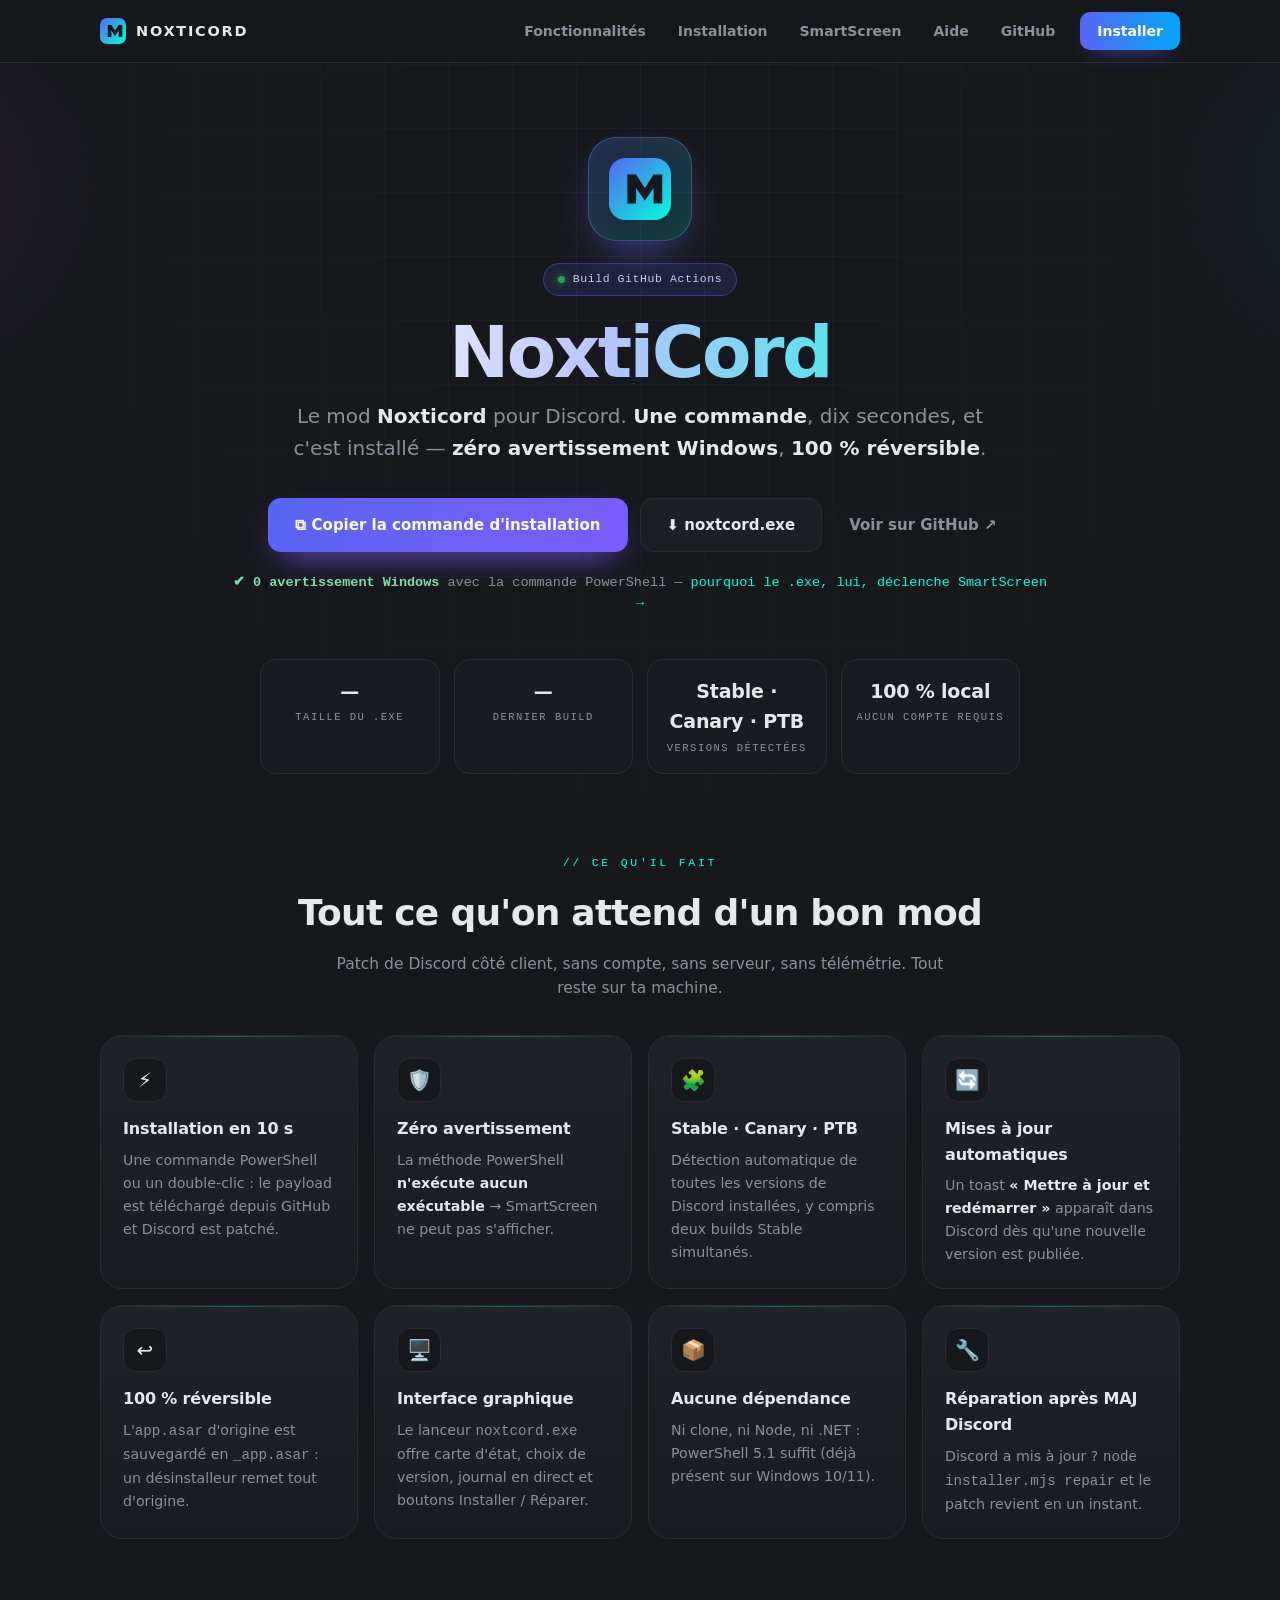
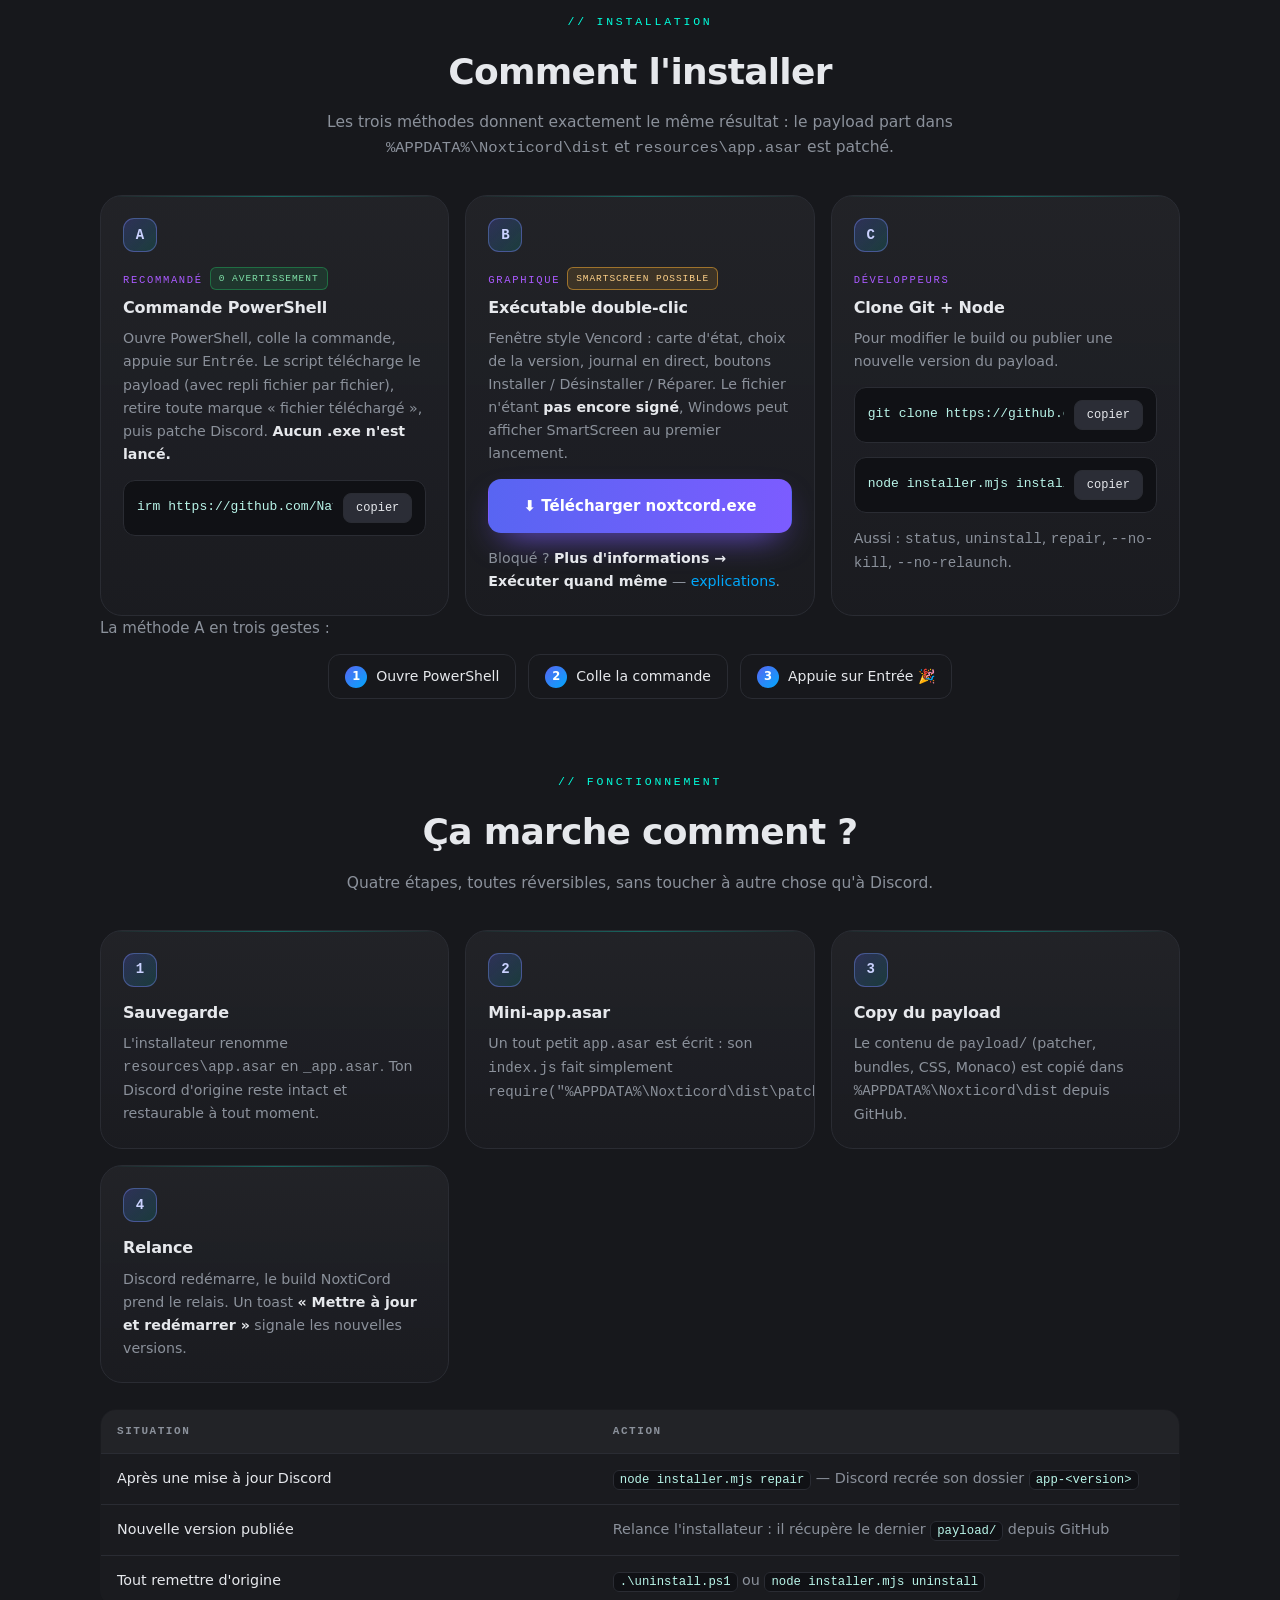
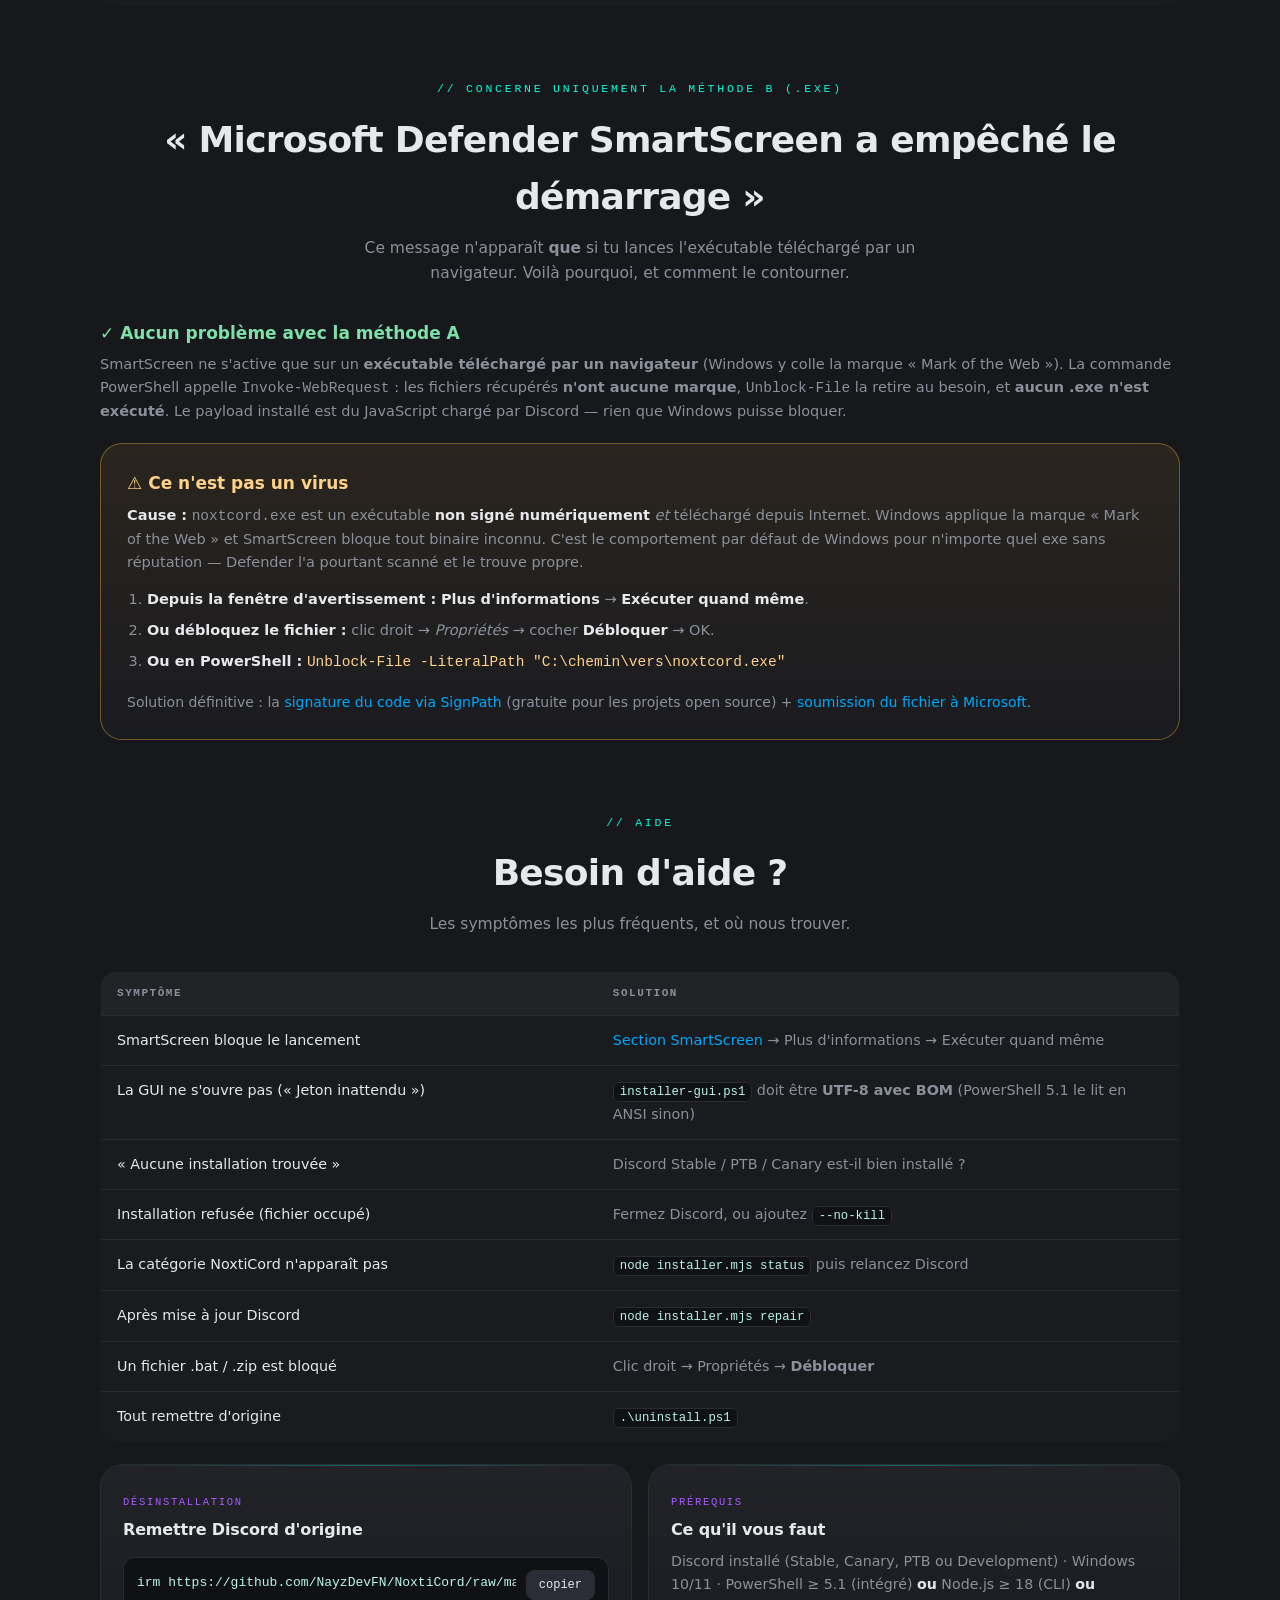
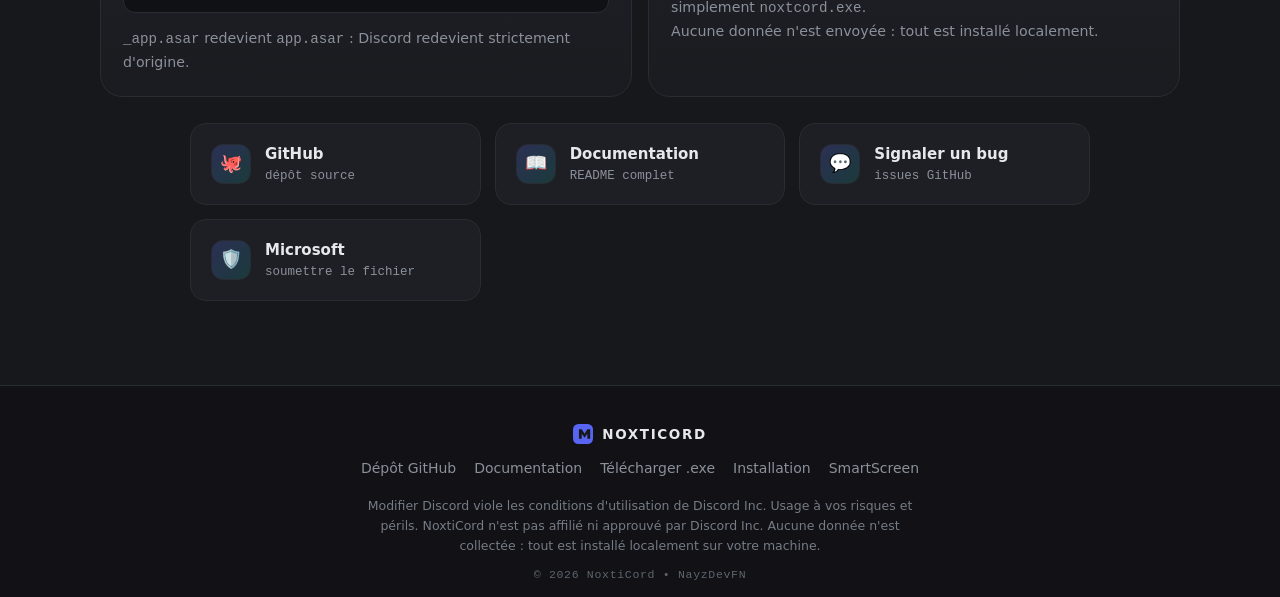
==== commit 7cac22c5: "docs: redesign du site (structure BotKycks, habillage Vencord/NoxtiCord)" ====
--- a/docs/index.html
+++ b/docs/index.html
@@ -2,520 +2,701 @@
 <html lang="fr">
 <head>
 <meta charset="utf-8">
-<meta name="viewport" content="width=device-width, initial-scale=1">
-<title>NoxtiCord — Installer pour Discord (Windows)</title>
-<meta name="description" content="Téléchargez et installez NoxtiCord sur Discord Stable, Canary et PTB en quelques secondes. Exécutable double-clic ou commande PowerShell, aucune dépendance.">
+<meta name="viewport" content="width=device-width, initial-scale=1.0">
+<title>NoxtiCord — Le mod Discord le plus simple à installer</title>
+<meta name="description" content="NoxtiCord : installez le mod Discord sur Stable, Canary et PTB en 10 secondes. Commande PowerShell sans aucun avertissement Windows, ou installateur graphique en deux clics.">
 <meta name="theme-color" content="#17181c">
-<meta property="og:title" content="NoxtiCord — Installer pour Discord">
-<meta property="og:description" content="Installez NoxtiCord sur Discord en 10 secondes : exécutable double-clic ou one-liner PowerShell.">
+<meta property="og:title" content="NoxtiCord — Le mod Discord le plus simple à installer">
+<meta property="og:description" content="Installation en 10 secondes, zéro avertissement Windows, 100 % réversible.">
 <meta property="og:type" content="website">
 <meta property="og:url" content="https://nayzdevfn.github.io/NoxtiCord/">
-<link rel="icon" href="data:image/svg+xml,%3Csvg xmlns='http://www.w3.org/2000/svg' viewBox='0 0 64 64'%3E%3Crect width='64' height='64' rx='16' fill='%235865f2'/%3E%3Cpath d='M20 46V18h8l10 15V18h8v28h-8L28 31v15z' fill='%2300a8fc'/%3E%3C/svg%3E">
+<link rel="icon" href="data:image/svg+xml,%3Csvg xmlns='http://www.w3.org/2000/svg' viewBox='0 0 64 64'%3E%3Cdefs%3E%3ClinearGradient id='g' x1='0' y1='0' x2='1' y2='1'%3E%3Cstop offset='0' stop-color='%235865f2'/%3E%3Cstop offset='1' stop-color='%2300ffdc'/%3E%3C/linearGradient%3E%3C/defs%3E%3Crect width='64' height='64' rx='17' fill='url(%23g)'/%3E%3Cpath d='M19 47V17h9l9 14 9-14h9v30h-9V31l-9 13-9-13v16z' fill='%2317181c'/%3E%3C/svg%3E">
 <style>
-  :root{
-    --bg:#17181c;
-    --bg2:#1e1f24;
-    --surface:#1e1f24;
-    --card:#17181c;
-    --border:#2a2c33;
-    --hover:#2b2d36;
-    --indigo:#5865f2;
-    --cyan:#00a8fc;
-    --neon-cyan:#00ffdc;
-    --neon-purple:#aa5aff;
-    --canary:#faa61a;
-    --green:#23a559;
-    --amber:#f0a830;
-    --red:#da373c;
-    --text:#e6e8ec;
-    --muted:#80868f;
-    --mono:"Cascadia Code","Consolas",ui-monospace,SFMono-Regular,Menlo,monospace;
-    --sans:"Segoe UI",Inter,system-ui,-apple-system,Roboto,sans-serif;
-  }
-  *{box-sizing:border-box}
-  html{scroll-behavior:smooth}
-  body{
-    margin:0;background:var(--bg);color:var(--text);font-family:var(--sans);
-    line-height:1.65;-webkit-font-smoothing:antialiased;overflow-x:hidden;
-  }
-  a{color:var(--cyan);text-decoration:none}
-  a:hover{text-decoration:underline}
-  code,kbd{font-family:var(--mono)}
-
-  /* ---------- fond ---------- */
-  .bg{position:fixed;inset:0;z-index:-2;overflow:hidden}
-  .bg::before{
-    content:"";position:absolute;inset:-40%;
-    background:
-      radial-gradient(45rem 30rem at 15% 0%, rgba(88,101,242,.22), transparent 60%),
-      radial-gradient(40rem 28rem at 85% 10%, rgba(0,168,252,.16), transparent 60%),
-      radial-gradient(50rem 35rem at 50% 100%, rgba(170,90,255,.12), transparent 65%);
-    animation:drift 26s ease-in-out infinite alternate;
-  }
-  .bg::after{
-    content:"";position:absolute;inset:0;
-    background-image:linear-gradient(rgba(255,255,255,.035) 1px,transparent 1px),
-                     linear-gradient(90deg,rgba(255,255,255,.035) 1px,transparent 1px);
-    background-size:56px 56px;
-    mask-image:radial-gradient(circle at 50% 30%, #000 0%, transparent 78%);
-    -webkit-mask-image:radial-gradient(circle at 50% 30%, #000 0%, transparent 78%);
-  }
-  @keyframes drift{to{transform:translate3d(-4%,3%,0) scale(1.06)}}
-
-  /* ---------- nav ---------- */
-  header.nav{
-    position:sticky;top:0;z-index:50;
-    background:rgba(23,24,28,.72);backdrop-filter:blur(14px);
-    border-bottom:1px solid var(--border);
-  }
-  .nav-in{max-width:1100px;margin:0 auto;padding:14px 22px;display:flex;align-items:center;gap:18px}
-  .brand{display:flex;align-items:center;gap:11px;font-weight:700;letter-spacing:.14em;font-size:15px;color:var(--text)}
-  .brand:hover{text-decoration:none}
-  .brand svg{display:block}
-  .nav-links{margin-left:auto;display:flex;gap:20px;font-size:14px;color:var(--muted);flex-wrap:wrap}
-  .nav-links a{color:var(--muted)}
-  .nav-links a:hover{color:var(--text);text-decoration:none}
-
-  /* ---------- layout ---------- */
-  main{max-width:1100px;margin:0 auto;padding:0 22px}
-  section{padding:74px 0 6px}
-  .eyebrow{
-    font-family:var(--mono);font-size:12px;letter-spacing:.2em;text-transform:uppercase;
-    color:var(--neon-cyan);margin:0 0 14px
-  }
-  h1{font-size:clamp(38px,7vw,66px);line-height:1.03;margin:0 0 6px;letter-spacing:-.02em}
-  h1 .grad{
-    background:linear-gradient(92deg,var(--indigo),var(--cyan) 55%,var(--neon-cyan));
-    -webkit-background-clip:text;background-clip:text;color:transparent;
-  }
-  h2{font-size:clamp(24px,3.4vw,32px);margin:0 0 8px;letter-spacing:-.01em}
-  h3{font-size:17px;margin:0 0 8px}
-  .sub{color:var(--muted);font-size:17px;max-width:62ch;margin:14px 0 0}
-  .comment{font-family:var(--mono);font-size:13px;color:var(--muted)}
-
-  /* ---------- hero ---------- */
-  .hero{padding-top:64px}
-  .badge{
-    display:inline-flex;align-items:center;gap:9px;padding:6px 13px;border-radius:999px;
-    background:rgba(88,101,242,.12);border:1px solid rgba(88,101,242,.42);
-    font-family:var(--mono);font-size:12px;color:#c8cdfb;margin-bottom:22px
-  }
-  .dot{width:7px;height:7px;border-radius:50%;background:var(--green);box-shadow:0 0 8px var(--green)}
-  .cta{display:flex;gap:14px;flex-wrap:wrap;margin-top:32px}
-  .btn{
-    display:inline-flex;align-items:center;gap:10px;padding:15px 24px;border-radius:12px;
-    font-size:15px;font-weight:600;border:1px solid transparent;cursor:pointer;
-    font-family:var(--sans);transition:.16s transform,.16s box-shadow,.16s background;
-  }
-  .btn:hover{text-decoration:none;transform:translateY(-2px)}
-  .btn-primary{
-    background:linear-gradient(93deg,var(--indigo),var(--cyan));color:#fff;
-    box-shadow:0 10px 30px -12px rgba(88,101,242,.85)
-  }
-  .btn-primary:hover{box-shadow:0 16px 38px -12px rgba(0,168,252,.8)}
-  .btn-ghost{background:var(--surface);border-color:var(--border);color:var(--text)}
-  .btn-ghost:hover{background:var(--hover);border-color:#3a3d47}
-  .hint{font-family:var(--mono);font-size:12.5px;color:var(--muted);margin-top:16px}
-
-  .stats{display:flex;gap:14px;flex-wrap:wrap;margin-top:38px}
-  .stat{
-    background:rgba(23,24,28,.7);border:1px solid var(--border);border-radius:14px;
-    padding:13px 18px;min-width:158px
-  }
-  .stat b{display:block;font-size:19px;letter-spacing:-.01em}
-  .stat span{font-family:var(--mono);font-size:11px;letter-spacing:.13em;text-transform:uppercase;color:var(--muted)}
-
-  /* ---------- cartes ---------- */
-  .grid{display:grid;gap:18px;margin-top:28px}
-  .g3{grid-template-columns:repeat(auto-fit,minmax(270px,1fr))}
-  .g2{grid-template-columns:repeat(auto-fit,minmax(320px,1fr))}
-  .card{
-    background:linear-gradient(180deg,rgba(30,31,36,.85),rgba(23,24,28,.9));
-    border:1px solid var(--border);border-radius:18px;padding:24px;position:relative;overflow:hidden
-  }
-  .card::before{
-    content:"";position:absolute;inset:0 0 auto;height:1px;
-    background:linear-gradient(90deg,transparent,rgba(0,255,220,.5),transparent)
-  }
-  .card .tag{
-    font-family:var(--mono);font-size:11px;letter-spacing:.16em;text-transform:uppercase;
-    color:var(--neon-purple)
-  }
-  .chip{
-    display:inline-block;font-family:var(--mono);font-size:10px;letter-spacing:.1em;
-    text-transform:uppercase;padding:3px 8px;border-radius:6px;margin-left:8px;vertical-align:middle
-  }
-  .chip-ok{background:rgba(35,165,89,.16);border:1px solid rgba(35,165,89,.5);color:#7ee0a8}
-  .chip-warn{background:rgba(240,168,48,.14);border:1px solid rgba(240,168,48,.55);color:#ffd28a}
-  .card p{color:var(--muted);font-size:14.5px;margin:6px 0 16px}
-  .step-n{
-    width:30px;height:30px;border-radius:9px;display:grid;place-items:center;
-    background:rgba(88,101,242,.16);border:1px solid rgba(88,101,242,.45);
-    font-family:var(--mono);font-size:13px;color:#c3c9ff;margin-bottom:12px
-  }
-
-  /* ---------- bloc de code ---------- */
-  .code{
-    display:flex;align-items:center;gap:12px;background:#101115;border:1px solid var(--border);
-    border-radius:12px;padding:13px 14px;margin-top:6px
-  }
-  .code code{flex:1;font-size:13.5px;color:#b9f5e9;overflow-x:auto;white-space:nowrap;padding-bottom:2px}
-  .copy{
-    background:var(--hover);border:1px solid var(--border);color:var(--text);border-radius:8px;
-    padding:7px 13px;font-size:12.5px;cursor:pointer;font-family:var(--mono);transition:.15s
-  }
-  .copy:hover{background:#343743;border-color:#454957}
-  .copy.ok{background:rgba(35,165,89,.18);border-color:rgba(35,165,89,.6);color:#7ee0a8}
-
-  /* ---------- alerte ---------- */
-  .alert{
-    background:linear-gradient(180deg,rgba(240,168,48,.09),rgba(23,24,28,.9));
-    border:1px solid rgba(240,168,48,.42);border-radius:18px;padding:26px;margin-top:26px
-  }
-  .alert h3{color:#ffd28a;display:flex;align-items:center;gap:10px}
-  .alert ol{margin:12px 0 0;padding-left:20px;color:var(--muted);font-size:14.5px}
-  .alert li{margin-bottom:7px}
-  .alert strong{color:var(--text)}
-
-  .ok-box{
-    background:linear-gradient(180deg,rgba(35,165,89,.09),rgba(23,24,28,.9));
-    border:1px solid rgba(35,165,89,.4);border-radius:18px;padding:26px;margin-top:18px
-  }
-  .ok-box h3{color:#8ff0b8}
-
-  /* ---------- table ---------- */
-  table{width:100%;border-collapse:collapse;margin-top:22px;font-size:14.5px;background:rgba(23,24,28,.72);border:1px solid var(--border);border-radius:14px;overflow:hidden}
-  th,td{padding:13px 16px;text-align:left;border-bottom:1px solid var(--border);vertical-align:top}
-  th{font-family:var(--mono);font-size:11.5px;letter-spacing:.14em;text-transform:uppercase;color:var(--muted);background:rgba(30,31,36,.9)}
-  tr:last-child td{border-bottom:none}
-  td:first-child{color:var(--text);width:46%}
-  td:last-child{color:var(--muted)}
-  td code{background:#101115;border:1px solid var(--border);padding:2px 6px;border-radius:6px;font-size:12.5px;color:#b9f5e9}
-  .table-wrap{overflow-x:auto}
-
-  /* ---------- footer ---------- */
-  footer{border-top:1px solid var(--border);margin-top:80px;background:rgba(16,17,21,.75)}
-  .foot-in{
-    max-width:1100px;margin:0 auto;padding:34px 22px;display:flex;gap:26px;
-    flex-wrap:wrap;justify-content:space-between;align-items:center;font-size:13.5px;color:var(--muted)
-  }
-  .foot-links{display:flex;gap:20px;flex-wrap:wrap}
-  .foot-links a{color:var(--muted)}
-  .foot-links a:hover{color:var(--text)}
-  .warn{font-size:12.5px;color:#7d838c;max-width:56ch}
-
-  .toast{
-    position:fixed;left:50%;bottom:28px;transform:translate(-50%,24px);
-    background:#101115;border:1px solid rgba(0,255,220,.45);color:#c9fff5;
-    padding:11px 20px;border-radius:11px;font-size:14px;opacity:0;pointer-events:none;
-    transition:.25s;z-index:99;box-shadow:0 12px 34px -14px rgba(0,255,220,.6)
-  }
-  .toast.show{opacity:1;transform:translate(-50%,0)}
-  @media(max-width:640px){
-    section{padding-top:54px}
-    .nav-links{display:none}
-    .btn{width:100%;justify-content:center}
-  }
+/* ============================================================
+   NoxtiCord — thème Vencord / Discord (dark, blurple → cyan)
+   Structure : navbar · hero centré · grilles · étapes · support
+   ============================================================ */
+:root{
+  --bg:#17181c;
+  --bg2:#1e1f24;
+  --bg3:#232429;
+  --bg4:#1b1c21;
+  --border:#2a2c33;
+  --hover:#2b2d36;
+  --indigo:#5865f2;
+  --cyan:#00a8fc;
+  --neon-cyan:#00ffdc;
+  --neon-purple:#aa5aff;
+  --purple:#7c5cff;
+  --green:#23a559;
+  --green-txt:#7ee0a8;
+  --amber:#f0a830;
+  --amber-txt:#ffd28a;
+  --red:#da373c;
+  --text:#e6e8ec;
+  --muted:#8b919b;
+  --radius:16px;
+  --radius-lg:22px;
+  --font:"Inter","Segoe UI",system-ui,-apple-system,Roboto,Helvetica,sans-serif;
+  --mono:"Cascadia Code","Consolas",ui-monospace,SFMono-Regular,Menlo,monospace;
+}
+*{box-sizing:border-box}
+html{scroll-behavior:smooth;scroll-padding-top:84px}
+body{
+  margin:0;background:var(--bg);color:var(--text);font-family:var(--font);
+  line-height:1.6;-webkit-font-smoothing:antialiased;overflow-x:hidden;
+}
+a{color:var(--cyan);text-decoration:none}
+a:hover{text-decoration:underline}
+code,kbd,pre{font-family:var(--mono)}
+img,svg{max-width:100%}
+
+/* ---------- fond ---------- */
+.bg{position:fixed;inset:0;z-index:-2;overflow:hidden}
+.bg::before{
+  content:"";position:absolute;inset:-30%;
+  background:
+    radial-gradient(42rem 28rem at 50% -8%, rgba(88,101,242,.30), transparent 62%),
+    radial-gradient(34rem 24rem at 8% 32%, rgba(170,90,255,.16), transparent 60%),
+    radial-gradient(34rem 24rem at 92% 32%, rgba(0,168,252,.14), transparent 60%),
+    radial-gradient(50rem 34rem at 50% 108%, rgba(0,255,220,.10), transparent 65%);
+  animation:drift 30s ease-in-out infinite alternate;
+}
+.bg::after{
+  content:"";position:absolute;inset:0;
+  background-image:linear-gradient(rgba(255,255,255,.03) 1px,transparent 1px),
+                   linear-gradient(90deg,rgba(255,255,255,.03) 1px,transparent 1px);
+  background-size:64px 64px;
+  mask-image:radial-gradient(ellipse at 50% 22%, #000 10%, transparent 72%);
+  -webkit-mask-image:radial-gradient(ellipse at 50% 22%, #000 10%, transparent 72%);
+}
+@keyframes drift{to{transform:translate3d(0,4%,0) scale(1.08)}}
+
+/* ============================================================
+   NAVBAR
+   ============================================================ */
+.navbar{
+  position:sticky;top:0;z-index:60;
+  background:rgba(23,24,28,.78);backdrop-filter:blur(16px);
+  -webkit-backdrop-filter:blur(16px);border-bottom:1px solid var(--border);
+}
+.nav-content{
+  max-width:1120px;margin:0 auto;padding:12px 20px;
+  display:flex;align-items:center;gap:24px;
+}
+.nav-logo{display:flex;align-items:center;gap:10px;font-weight:800;letter-spacing:.12em;font-size:14.5px;color:var(--text)}
+.nav-logo:hover{text-decoration:none}
+.nav-links{margin-left:auto;display:flex;align-items:center;gap:6px;flex-wrap:wrap}
+.nav-link{
+  color:var(--muted);font-size:14px;font-weight:600;padding:8px 13px;border-radius:10px;transition:.15s
+}
+.nav-link:hover{color:var(--text);background:var(--hover);text-decoration:none}
+.nav-cta{
+  margin-left:6px;padding:8px 17px;border-radius:10px;font-size:14px;font-weight:700;
+  color:#fff !important;background:linear-gradient(93deg,var(--indigo),var(--cyan));
+  box-shadow:0 8px 22px -12px rgba(88,101,242,.9);transition:.16s
+}
+.nav-cta:hover{transform:translateY(-1px);text-decoration:none;box-shadow:0 12px 26px -10px rgba(0,168,252,.85)}
+
+/* ============================================================
+   HERO (centré, façon Vencord)
+   ============================================================ */
+.hero{
+  max-width:860px;margin:0 auto;padding:74px 20px 10px;text-align:center;
+}
+.logo-big{
+  width:104px;height:104px;margin:0 auto 22px;border-radius:28px;display:grid;place-items:center;
+  background:linear-gradient(135deg,rgba(88,101,242,.22),rgba(0,255,220,.14));
+  border:1px solid rgba(120,140,255,.36);
+  box-shadow:0 18px 50px -22px rgba(88,101,242,.95), inset 0 0 32px rgba(0,255,220,.06);
+  animation:float 6s ease-in-out infinite;
+}
+@keyframes float{50%{transform:translateY(-7px)}}
+.badge{
+  display:inline-flex;align-items:center;gap:8px;padding:6px 14px;border-radius:999px;
+  background:rgba(88,101,242,.13);border:1px solid rgba(88,101,242,.4);
+  font-family:var(--mono);font-size:11.5px;letter-spacing:.05em;color:#c8cdfb;margin-bottom:20px
+}
+.dot{width:7px;height:7px;border-radius:50%;background:var(--green);box-shadow:0 0 9px var(--green)}
+h1{
+  font-size:clamp(40px,8vw,72px);line-height:1;margin:0 0 12px;letter-spacing:-.035em;font-weight:800;
+  background:linear-gradient(96deg,#fff 10%,#b9c4ff 45%,var(--neon-cyan));
+  -webkit-background-clip:text;background-clip:text;color:transparent;
+}
+.tagline{font-size:clamp(16px,2.4vw,20px);color:var(--muted);margin:0 auto;max-width:56ch}
+.tagline strong{color:var(--text);font-weight:600}
+
+.buttons{display:flex;gap:12px;justify-content:center;flex-wrap:wrap;margin-top:34px}
+.btn{
+  display:inline-flex;align-items:center;justify-content:center;gap:9px;
+  padding:14px 26px;border-radius:13px;font-size:15px;font-weight:700;cursor:pointer;
+  border:1px solid transparent;font-family:var(--font);transition:.16s
+}
+.btn:hover{transform:translateY(-2px);text-decoration:none}
+.btn-main{
+  background:linear-gradient(93deg,var(--indigo),var(--purple));color:#fff;
+  box-shadow:0 14px 34px -14px rgba(124,92,255,.95)
+}
+.btn-main:hover{box-shadow:0 18px 40px -14px rgba(0,168,252,.9)}
+.btn-outline{background:var(--bg2);border-color:var(--border);color:var(--text)}
+.btn-outline:hover{background:var(--hover);border-color:#3c404b}
+.btn-plain{background:transparent;border-color:transparent;color:var(--muted);padding-left:14px;padding-right:14px}
+.btn-plain:hover{color:var(--text)}
+
+.hero-note{
+  margin-top:20px;font-size:13.5px;color:var(--muted);font-family:var(--mono)
+}
+.hero-note b{color:var(--green-txt);font-weight:600}
+.hero-note a{color:var(--neon-cyan)}
+
+.stats{
+  display:grid;grid-template-columns:repeat(auto-fit,minmax(160px,1fr));
+  gap:14px;max-width:760px;margin:44px auto 0
+}
+.stat-box{
+  background:rgba(27,28,33,.86);border:1px solid var(--border);border-radius:var(--radius);
+  padding:16px 14px;text-align:center;backdrop-filter:blur(6px)
+}
+.stat-number{display:block;font-size:19px;font-weight:800;letter-spacing:-.01em;color:var(--text)}
+.stat-label{
+  display:block;font-family:var(--mono);font-size:10.5px;letter-spacing:.14em;
+  text-transform:uppercase;color:var(--muted);margin-top:3px
+}
+
+/* ============================================================
+   SECTIONS
+   ============================================================ */
+section{max-width:1120px;margin:0 auto;padding:70px 20px 4px}
+.section-title{
+  text-align:center;font-size:clamp(26px,4vw,36px);margin:0 0 10px;letter-spacing:-.02em;font-weight:800
+}
+.section-sub{
+  text-align:center;color:var(--muted);max-width:64ch;margin:0 auto 34px;font-size:15.5px
+}
+.eyebrow{
+  text-align:center;font-family:var(--mono);font-size:11.5px;letter-spacing:.24em;
+  text-transform:uppercase;color:var(--neon-cyan);margin:0 0 12px
+}
+
+/* ---------- grille de cartes ---------- */
+.grid{display:grid;gap:16px}
+.features-grid{grid-template-columns:repeat(auto-fit,minmax(230px,1fr))}
+.grid-3{grid-template-columns:repeat(auto-fit,minmax(290px,1fr))}
+.grid-2{grid-template-columns:repeat(auto-fit,minmax(330px,1fr))}
+
+.card{
+  background:linear-gradient(180deg,rgba(35,36,41,.9),rgba(27,28,33,.94));
+  border:1px solid var(--border);border-radius:var(--radius-lg);padding:22px;
+  transition:.2s cubic-bezier(.25,.8,.25,1);position:relative;overflow:hidden
+}
+.card:hover{border-color:#3a3e49;box-shadow:0 18px 40px -26px rgba(0,0,0,.95);transform:translateY(-3px)}
+.card::before{
+  content:"";position:absolute;inset:0 0 auto;height:1px;opacity:.7;
+  background:linear-gradient(90deg,transparent,rgba(0,255,220,.45),transparent)
+}
+.feature-icon{
+  width:44px;height:44px;border-radius:13px;display:grid;place-items:center;font-size:20px;
+  background:var(--bg);border:1px solid var(--border);margin-bottom:14px
+}
+.card h3{font-size:16px;margin:0 0 7px;font-weight:700;letter-spacing:-.01em}
+.card p{margin:0;color:var(--muted);font-size:14.2px;line-height:1.62}
+.card p strong,.card p b{color:var(--text)}
+.tag{
+  font-family:var(--mono);font-size:10.5px;letter-spacing:.16em;text-transform:uppercase;
+  color:var(--neon-purple);display:inline-block;margin-bottom:6px
+}
+.chip{
+  display:inline-block;font-family:var(--mono);font-size:9.5px;letter-spacing:.1em;
+  text-transform:uppercase;padding:3px 8px;border-radius:6px;margin-left:7px;vertical-align:middle
+}
+.chip-ok{background:rgba(35,165,89,.16);border:1px solid rgba(35,165,89,.5);color:var(--green-txt)}
+.chip-warn{background:rgba(240,168,48,.14);border:1px solid rgba(240,168,48,.55);color:var(--amber-txt)}
+
+.step-n{
+  width:34px;height:34px;border-radius:11px;display:grid;place-items:center;margin-bottom:13px;
+  background:linear-gradient(135deg,rgba(88,101,242,.24),rgba(0,255,220,.12));
+  border:1px solid rgba(120,140,255,.4);font-family:var(--mono);font-size:14px;font-weight:700;color:#cbd2ff
+}
+
+/* ---------- blocs de code ---------- */
+.code{
+  display:flex;align-items:center;gap:10px;background:#101115;border:1px solid var(--border);
+  border-radius:12px;padding:12px 13px;margin-top:14px
+}
+.code code{flex:1;font-size:13px;color:#b9f5e9;overflow-x:auto;white-space:nowrap;padding-bottom:2px}
+.copy{
+  background:var(--hover);border:1px solid var(--border);color:var(--text);border-radius:8px;
+  padding:7px 12px;font-size:12px;cursor:pointer;font-family:var(--mono);transition:.15s;flex:none
+}
+.copy:hover{background:#343743;border-color:#454957}
+.copy.ok{background:rgba(35,165,89,.18);border-color:rgba(35,165,89,.6);color:var(--green-txt)}
+
+/* ---------- étapes (type BotKycks) ---------- */
+.steps-\boxed{
+  max-width:760px;margin:28px auto 0;background:rgba(27,28,33,.9);border:1px solid var(--border);
+  border-radius:var(--radius-lg);padding:26px 28px;text-align:center
+}
+.steps-box p.lead{margin:0 0 14px;color:var(--muted);font-size:15px}
+.steps-list{margin:0;padding:0;list-style:none;display:flex;gap:12px;flex-wrap:wrap;justify-content:center}
+.steps-list li{
+  background:var(--bg);border:1px solid var(--border);border-radius:12px;
+  padding:10px 16px;font-size:14px;display:flex;align-items:center;gap:9px
+}
+.steps-list li i{
+  font-style:normal;width:22px;height:22px;border-radius:50%;display:grid;place-items:center;
+  background:linear-gradient(135deg,var(--indigo),var(--cyan));color:#fff;font-size:11.5px;font-weight:700
+}
+
+/* ---------- alertes ---------- */
+.alert{
+  background:linear-gradient(180deg,rgba(240,168,48,.09),rgba(27,28,33,.94));
+  border:1px solid rgba(240,168,48,.42);border-radius:var(--radius-lg);padding:26px;margin-top:20px
+}
+.alert h3{color:var(--amber-txt);display:flex;align-items:center;gap:10px;margin:0 0 6px;font-size:17px}
+.alert ol{margin:14px 0 0;padding-left:20px;color:var(--muted);font-size:14.5px}
+.alert li{margin-bottom:8px}
+.alert strong{color:var(--text)}
+.ok-\boxed{
+  background:linear-gradient(180deg,rgba(35,165,89,.10),rgba(27,28,33,.94));
+  border:1px solid rgba(35,165,89,.4);border-radius:var(--radius-lg);padding:26px;margin-top:18px
+}
+.ok-box h3{color:var(--green-txt);margin:0 0 6px;font-size:17px;display:flex;align-items:center;gap:10px}
+.ok-box p{margin:0;color:var(--muted);font-size:14.5px}
+
+/* ---------- tableau ---------- */
+.table-wrap{overflow-x:auto;margin-top:26px}
+table{
+  width:100%;border-collapse:collapse;font-size:14.3px;background:rgba(27,28,33,.9);
+  border:1px solid var(--border);border-radius:var(--radius);overflow:hidden
+}
+th,td{padding:13px 16px;text-align:left;border-bottom:1px solid var(--border);vertical-align:top}
+th{
+  font-family:var(--mono);font-size:11px;letter-spacing:.14em;text-transform:uppercase;
+  color:var(--muted);background:rgba(35,36,41,.95)
+}
+tr:last-child td{border-bottom:none}
+td:first-child{color:var(--text);width:46%}
+td:last-child{color:var(--muted)}
+td code{background:#101115;border:1px solid var(--border);padding:2px 6px;border-radius:6px;font-size:12.3px;color:#b9f5e9}
+
+/* ---------- liens support (type BotKycks) ---------- */
+.support-links{
+  display:grid;grid-template-columns:repeat(auto-fit,minmax(220px,1fr));gap:14px;max-width:900px;margin:0 auto
+}
+.support-btn{
+  display:flex;align-items:center;gap:14px;padding:18px 20px;border-radius:var(--radius);
+  background:var(--bg2);border:1px solid var(--border);color:var(--text);font-weight:600;font-size:15px;transition:.17s
+}
+.support-btn:hover{
+  text-decoration:none;transform:translateY(-3px);border-color:rgba(120,140,255,.55);
+  box-shadow:0 16px 34px -22px rgba(88,101,242,.95)
+}
+.support-icon{
+  width:40px;height:40px;border-radius:12px;display:grid;place-items:center;font-size:18px;flex:none;
+  background:linear-gradient(135deg,rgba(88,101,242,.24),rgba(0,255,220,.12));border:1px solid var(--border)
+}
+.support-btn small{display:block;font-weight:400;font-size:12.5px;color:var(--muted);font-family:var(--mono)}
+
+/* ============================================================
+   FOOTER
+   ============================================================ */
+footer{
+  border-top:1px solid var(--border);margin-top:80px;background:rgba(16,17,21,.82);
+  padding:38px 20px 30px;text-align:center
+}
+.foot-logo{display:inline-flex;align-items:center;gap:9px;font-weight:800;letter-spacing:.12em;font-size:13.5px;margin-bottom:12px}
+.foot-links{display:flex;gap:18px;justify-content:center;flex-wrap:wrap;margin-bottom:16px;font-size:14px}
+.foot-links a{color:var(--muted)}
+.foot-links a:hover{color:var(--text)}
+.disclaimer{font-size:12.5px;color:#767c86;max-width:70ch;margin:0 auto 10px}
+.copyright{font-family:var(--mono);font-size:11.5px;color:#5f656e;margin:0;letter-spacing:.06em}
+
+/* ---------- toast ---------- */
+.toast{
+  position:fixed;left:50%;bottom:26px;transform:translate(-50%,24px);z-index:99;
+  background:#101115;border:1px solid rgba(0,255,220,.45);color:#c9fff5;
+  padding:11px 20px;border-radius:11px;font-size:14px;opacity:0;pointer-events:none;
+  transition:.25s;box-shadow:0 14px 36px -16px rgba(0,255,220,.6)
+}
+.toast.show{opacity:1;transform:translate(-50%,0)}
+
+@media(max-width:720px){
+  .nav-links .nav-link{display:none}
+  .nav-links .nav-cta{display:inline-block}
+  .hero{padding-top:52px}
+  section{padding-top:56px}
+  .btn{width:100%}
+  .buttons{gap:10px}
+}
 </style>
 </head>
 <body>
 <div class="bg"></div>
 
-<header class="nav">
-  <div class="nav-in">
-    <a class="brand" href="#">
+<!-- ============================ NAVBAR ============================ -->
+<nav class="navbar">
+  <div class="nav-content">
+    <a class="nav-logo" href="#top">
       <svg width="26" height="26" viewBox="0 0 64 64" aria-hidden="true">
-        <defs><linearGradient id="lg" x1="0" y1="0" x2="1" y2="1">
+        <defs><linearGradient id="g1" x1="0" y1="0" x2="1" y2="1">
           <stop offset="0" stop-color="#5865f2"/><stop offset="1" stop-color="#00ffdc"/>
         </linearGradient></defs>
-        <rect width="64" height="64" rx="17" fill="url(#lg)"/>
+        <rect width="64" height="64" rx="17" fill="url(#g1)"/>
         <path d="M19 47V17h9l9 14 9-14h9v30h-9V31l-9 13-9-13v16z" fill="#17181c"/>
       </svg>
       NOXTICORD
     </a>
-    <nav class="nav-links">
-      <a href="#installer">Installation</a>
-      <a href="#smartscreen">SmartScreen</a>
-      <a href="#fonctionnement">Fonctionnement</a>
-      <a href="#depannage">Dépannage</a>
-      <a href="https://github.com/NayzDevFN/NoxtiCord" target="_blank" rel="noopener">GitHub ↗</a>
-    </nav>
+    <div class="nav-links">
+      <a class="nav-link" href="#features">Fonctionnalités</a>
+      <a class="nav-link" href="#install">Installation</a>
+      <a class="nav-link" href="#smartscreen">SmartScreen</a>
+      <a class="nav-link" href="#help">Aide</a>
+      <a class="nav-link" href="https://github.com/NayzDevFN/NoxtiCord" target="_blank" rel="noopener">GitHub</a>
+      <a class="nav-cta" href="#install">Installer</a>
+    </div>
+  </div>
+</nav>
+
+<!-- ============================ HERO ============================ -->
+<header class="hero" id="top">
+  <div class="logo-big">
+    <svg width="62" height="62" viewBox="0 0 64 64" aria-hidden="true">
+      <defs><linearGradient id="g2" x1="0" y1="0" x2="1" y2="1">
+        <stop offset="0" stop-color="#5865f2"/><stop offset="1" stop-color="#00ffdc"/>
+      </linearGradient></defs>
+      <rect width="64" height="64" rx="17" fill="url(#g2)"/>
+      <path d="M19 47V17h9l9 14 9-14h9v30h-9V31l-9 13-9-13v16z" fill="#17181c"/>
+    </svg>
+  </div>
+
+  <div class="badge"><span class="dot"></span> <span id="ci-status">Build GitHub Actions · vérification…</span></div>
+
+  <h1>NoxtiCord</h1>
+  <p class="tagline">
+    Le mod <strong>Noxticord</strong> pour Discord. <strong>Une commande</strong>, dix secondes,
+    et c'est installé — <strong>zéro avertissement Windows</strong>, <strong>100 % réversible</strong>.
+  </p>
+
+  <div class="buttons">
+    <button class="btn btn-main" data-copy="irm https://github.com/NayzDevFN/NoxtiCord/raw/main/install.ps1 | iex">
+      ⧉ Copier la commande d'installation
+    </button>
+    <a class="btn btn-outline" href="https://github.com/NayzDevFN/NoxtiCord/raw/main/noxtcord.exe" download>
+      ⬇ noxtcord.exe
+    </a>
+    <a class="btn btn-plain" href="https://github.com/NayzDevFN/NoxtiCord" target="_blank" rel="noopener">
+      Voir sur GitHub ↗
+    </a>
+  </div>
+
+  <p class="hero-note">
+    <b>✔ 0 avertissement Windows</b> avec la commande PowerShell —
+    <a href="#smartscreen">pourquoi le .exe, lui, déclenche SmartScreen →</a>
+  </p>
+
+  <div class="stats">
+    <div class="stat-box"><span class="stat-number" id="s-size">—</span><span class="stat-label">Taille du .exe</span></div>
+    <div class="stat-box"><span class="stat-number" id="s-date">—</span><span class="stat-label">Dernier build</span></div>
+    <div class="stat-box"><span class="stat-number">Stable · Canary · PTB</span><span class="stat-label">Versions détectées</span></div>
+    <div class="stat-box"><span class="stat-number">100 % local</span><span class="stat-label">Aucun compte requis</span></div>
   </div>
 </header>
 
-<main>
-
-  <!-- ===================== HERO ===================== -->
-  <section class="hero">
-    <div class="badge"><span class="dot"></span> <span id="ci-status">Build GitHub Actions · vérification…</span></div>
-    <p class="eyebrow">// installateur pour discord · windows 10 / 11</p>
-    <h1>Noxti<span class="grad">Cord</span></h1>
-    <p class="sub">
-      Le patch <strong>Noxticord</strong> pour Discord. Deux clics, aucune dépendance,
-      aucun clone, aucune commande obscure — l'installateur télécharge tout depuis GitHub
-      et relance Discord automatiquement.
+<!-- ============================ FONCTIONNALITÉS ============================ -->
+<section id="features">
+  <p class="eyebrow">// ce qu'il fait</p>
+  <h2 class="section-title">Tout ce qu'on attend d'un bon mod</h2>
+  <p class="section-sub">Patch de Discord côté client, sans compte, sans serveur, sans télémétrie.
+     Tout reste sur ta machine.</p>
+
+  <div class="grid features-grid">
+    <div class="card">
+      <div class="feature-icon">⚡</div>
+      <h3>Installation en 10 s</h3>
+      <p>Une commande PowerShell ou un double-clic : le payload est téléchargé depuis GitHub et Discord est patché.</p>
+    </div>
+    <div class="card">
+      <div class="feature-icon">🛡️</div>
+      <h3>Zéro avertissement</h3>
+      <p>La méthode PowerShell <strong>n'exécute aucun exécutable</strong> → SmartScreen ne peut pas s'afficher.</p>
+    </div>
+    <div class="card">
+      <div class="feature-icon">🧩</div>
+      <h3>Stable · Canary · PTB</h3>
+      <p>Détection automatique de toutes les versions de Discord installées, y compris deux builds Stable simultanés.</p>
+    </div>
+    <div class="card">
+      <div class="feature-icon">🔄</div>
+      <h3>Mises à jour automatiques</h3>
+      <p>Un toast <strong>« Mettre à jour et redémarrer »</strong> apparaît dans Discord dès qu'une nouvelle version est publiée.</p>
+    </div>
+    <div class="card">
+      <div class="feature-icon">↩️</div>
+      <h3>100 % réversible</h3>
+      <p>L'<code>app.asar</code> d'origine est sauvegardé en <code>_app.asar</code> : un désinstalleur remet tout d'origine.</p>
+    </div>
+    <div class="card">
+      <div class="feature-icon">🖥️</div>
+      <h3>Interface graphique</h3>
+      <p>Le lanceur <code>noxtcord.exe</code> offre carte d'état, choix de version, journal en direct et boutons Installer / Réparer.</p>
+    </div>
+    <div class="card">
+      <div class="feature-icon">📦</div>
+      <h3>Aucune dépendance</h3>
+      <p>Ni clone, ni Node, ni .NET : PowerShell 5.1 suffit (déjà présent sur Windows 10/11).</p>
+    </div>
+    <div class="card">
+      <div class="feature-icon">🔧</div>
+      <h3>Réparation après MAJ Discord</h3>
+      <p>Discord a mis à jour ? <code>node installer.mjs repair</code> et le patch revient en un instant.</p>
+    </div>
+  </div>
+</section>
+
+<!-- ============================ INSTALLATION ============================ -->
+<section id="install">
+  <p class="eyebrow">// installation</p>
+  <h2 class="section-title">Comment l'installer</h2>
+  <p class="section-sub">Les trois méthodes donnent exactement le même résultat : le payload part dans
+     <code>%APPDATA%\Noxticord\dist</code> et <code>resources\app.asar</code> est patché.</p>
+
+  <div class="grid grid-3">
+    <div class="card">
+      <div class="step-n">A</div>
+      <span class="tag">Recommandé</span><span class="chip chip-ok">0 avertissement</span>
+      <h3>Commande PowerShell</h3>
+      <p>Ouvre PowerShell, colle la commande, appuie sur <kbd>Entrée</kbd>. Le script télécharge le payload
+         (avec repli fichier par fichier), retire toute marque « fichier téléchargé », puis patche Discord.
+         <strong>Aucun .exe n'est lancé.</strong></p>
+      <div class="code">
+        <code id="oneliner">irm https://github.com/NayzDevFN/NoxtiCord/raw/main/install.ps1 | iex</code>
+        <button class="copy" data-copy-from="oneliner">copier</button>
+      </div>
+    </div>
+
+    <div class="card">
+      <div class="step-n">B</div>
+      <span class="tag">Graphique</span><span class="chip chip-warn">SmartScreen possible</span>
+      <h3>Exécutable double-clic</h3>
+      <p>Fenêtre style Vencord : carte d'état, choix de la version, journal en direct, boutons
+         Installer / Désinstaller / Réparer. Le fichier n'étant <strong>pas encore signé</strong>,
+         Windows peut afficher SmartScreen au premier lancement.</p>
+      <a class="btn btn-main" style="width:100%;margin-top:14px"
+         href="https://github.com/NayzDevFN/NoxtiCord/raw/main/noxtcord.exe" download>
+        ⬇ Télécharger noxtcord.exe
+      </a>
+      <p style="margin-top:14px;margin-bottom:0">Bloqué ? <strong>Plus d'informations → Exécuter quand même</strong>
+         — <a href="#smartscreen">explications</a>.</p>
+    </div>
+
+    <div class="card">
+      <div class="step-n">C</div>
+      <span class="tag">Développeurs</span>
+      <h3>Clone Git + Node</h3>
+      <p>Pour modifier le build ou publier une nouvelle version du payload.</p>
+      <div class="code">
+        <code id="cmd-clone">git clone https://github.com/NayzDevFN/NoxtiCord.git</code>
+        <button class="copy" data-copy-from="cmd-clone">copier</button>
+      </div>
+      <div class="code">
+        <code id="cmd-node">node installer.mjs install</code>
+        <button class="copy" data-copy-from="cmd-node">copier</button>
+      </div>
+      <p style="margin-top:14px;margin-bottom:0">Aussi : <code>status</code>, <code>uninstall</code>,
+         <code>repair</code>, <code>--no-kill</code>, <code>--no-relaunch</code>.</p>
+    </div>
+  </div>
+
+  <div class="steps-box">
+    <p class="lead">La méthode A en trois gestes :</p>
+    <ul class="steps-list">
+      <li><i>1</i> Ouvre PowerShell</li>
+      <li><i>2</i> Colle la commande</li>
+      <li><i>3</i> Appuie sur Entrée 🎉</li>
+    </ul>
+  </div>
+</section>
+
+<!-- ============================ FONCTIONNEMENT ============================ -->
+<section id="how">
+  <p class="eyebrow">// fonctionnement</p>
+  <h2 class="section-title">Ça marche comment ?</h2>
+  <p class="section-sub">Quatre étapes, toutes réversibles, sans toucher à autre chose qu'à Discord.</p>
+
+  <div class="grid grid-2">
+    <div class="card">
+      <div class="step-n">1</div>
+      <h3>Sauvegarde</h3>
+      <p>L'installateur renomme <code>resources\app.asar</code> en <code>_app.asar</code>.
+         Ton Discord d'origine reste intact et restaurable à tout moment.</p>
+    </div>
+    <div class="card">
+      <div class="step-n">2</div>
+      <h3>Mini-app.asar</h3>
+      <p>Un tout petit <code>app.asar</code> est écrit : son <code>index.js</code> fait simplement
+         <code>require("%APPDATA%\Noxticord\dist\patcher.js")</code>.</p>
+    </div>
+    <div class="card">
+      <div class="step-n">3</div>
+      <h3>Copy du payload</h3>
+      <p>Le contenu de <code>payload/</code> (patcher, bundles, CSS, Monaco) est copié dans
+         <code>%APPDATA%\Noxticord\dist</code> depuis GitHub.</p>
+    </div>
+    <div class="card">
+      <div class="step-n">4</div>
+      <h3>Relance</h3>
+      <p>Discord redémarre, le build NoxtiCord prend le relais. Un toast
+         <strong>« Mettre à jour et redémarrer »</strong> signale les nouvelles versions.</p>
+    </div>
+  </div>
+
+  <div class="table-wrap">
+    <table>
+      <thead><tr><th>Situation</th><th>Action</th></tr></thead>
+      <tbody>
+        <tr><td>Après une mise à jour Discord</td><td><code>node installer.mjs repair</code> — Discord recrée son dossier <code>app-&lt;version&gt;</code></td></tr>
+        <tr><td>Nouvelle version publiée</td><td>Relance l'installateur : il récupère le dernier <code>payload/</code> depuis GitHub</td></tr>
+        <tr><td>Tout remettre d'origine</td><td><code>.\uninstall.ps1</code> ou <code>node installer.mjs uninstall</code></td></tr>
+      </tbody>
+    </table>
+  </div>
+</section>
+
+<!-- ============================ SMARTSCREEN ============================ -->
+<section id="smartscreen">
+  <p class="eyebrow">// concerne uniquement la méthode B (.exe)</p>
+  <h2 class="section-title">« Microsoft Defender SmartScreen a empêché le démarrage »</h2>
+  <p class="section-sub">Ce message n'apparaît <strong>que</strong> si tu lances l'exécutable téléchargé
+     par un navigateur. Voilà pourquoi, et comment le contourner.</p>
+
+  <div class="ok-box">
+    <h3>✓ Aucun problème avec la méthode A</h3>
+    <p>SmartScreen ne s'active que sur un <strong>exécutable téléchargé par un navigateur</strong>
+       (Windows y colle la marque « Mark of the Web »). La commande PowerShell appelle
+       <code>Invoke-WebRequest</code> : les fichiers récupérés <strong>n'ont aucune marque</strong>,
+       <code>Unblock-File</code> la retire au besoin, et <strong>aucun .exe n'est exécuté</strong>.
+       Le payload installé est du JavaScript chargé par Discord — rien que Windows puisse bloquer.</p>
+  </div>
+
+  <div class="alert">
+    <h3>⚠ Ce n'est pas un virus</h3>
+    <p style="color:var(--muted);font-size:14.5px;margin:6px 0 0">
+      <strong>Cause :</strong> <code>noxtcord.exe</code> est un exécutable <strong>non signé
+      numériquement</strong> <em>et</em> téléchargé depuis Internet. Windows applique la marque
+      « Mark of the Web » et SmartScreen bloque tout binaire inconnu. C'est le comportement par
+      défaut de Windows pour n'importe quel exe sans réputation — Defender l'a pourtant scanné
+      et le trouve propre.
     </p>
-
-    <div class="cta">
-      <button class="btn btn-primary" data-copy="irm https://github.com/NayzDevFN/NoxtiCord/raw/main/install.ps1 | iex">
-        ⧉ Copier la commande d'installation
-      </button>
-      <a class="btn btn-ghost" href="https://github.com/NayzDevFN/NoxtiCord/raw/main/noxtcord.exe" download>
-        ⬇ noxtcord.exe (double-clic)
-      </a>
-    </div>
-    <p class="hint">
-      <span style="color:#7ee0a8">✔ Aucun avertissement Windows</span> avec la commande :
-      ouvrez <strong>PowerShell</strong>, collez, <kbd>Entrée</kbd>. Le script ne lance
-      <strong>aucun exécutable</strong> — il télécharge le payload (JS/CSS) et patche Discord.
-      <a href="#smartscreen">Pourquoi le .exe, lui, déclenche SmartScreen →</a>
+    <ol>
+      <li><strong>Depuis la fenêtre d'avertissement :</strong> <strong>Plus d'informations</strong> →
+          <strong>Exécuter quand même</strong>.</li>
+      <li><strong>Ou débloquez le fichier :</strong> clic droit → <em>Propriétés</em> →
+          cocher <strong>Débloquer</strong> → OK.</li>
+      <li><strong>Ou en PowerShell :</strong>
+          <code style="color:var(--amber-txt)">Unblock-File -LiteralPath "C:\chemin\vers\noxtcord.exe"</code></li>
+    </ol>
+    <p style="margin:16px 0 0;font-size:14px;color:var(--muted)">
+      Solution définitive : la <a href="https://github.com/NayzDevFN/NoxtiCord#signature-du-code-signpath">signature du code via SignPath</a>
+      (gratuite pour les projets open source) + <a href="https://www.microsoft.com/wdsi/filesubmission" target="_blank" rel="noopener">soumission du fichier à Microsoft</a>.
     </p>
-
-    <div class="stats">
-      <div class="stat"><b id="s-size">—</b><span>Taille du .exe</span></div>
-      <div class="stat"><b id="s-date">—</b><span>Dernier build</span></div>
-      <div class="stat"><b>Stable · Canary · PTB</b><span>Versions détectées</span></div>
-      <div class="stat"><b>100 % local</b><span>Aucun compte requis</span></div>
-    </div>
-  </section>
-
-  <!-- ===================== INSTALLATION ===================== -->
-  <section id="installer">
-    <p class="eyebrow">// 01 — installation</p>
-    <h2>Choisissez votre méthode</h2>
-    <p class="sub">Les trois méthodes aboutissent au même résultat : le payload est copié dans
-      <code>%APPDATA%\Noxticord\dist</code> et <code>resources\app.asar</code> est patché.</p>
-
-    <div class="grid g3">
-      <div class="card">
-        <div class="step-n">A</div>
-        <span class="tag">Recommandé</span><span class="chip chip-ok">0 avertissement</span>
-        <h3>One-liner PowerShell</h3>
-        <p>Ouvrez PowerShell, collez la commande, <kbd>Entrée</kbd>. Le script télécharge le
-           payload depuis GitHub (avec repli fichier par fichier), retire la marque
-           « fichier téléchargé » sur tout ce qu'il récupère, puis patche Discord.
-           <strong>Aucun exécutable n'est lancé</strong> → impossible d'afficher SmartScreen.</p>
-        <div class="code">
-          <code id="oneliner">irm https://github.com/NayzDevFN/NoxtiCord/raw/main/install.ps1 | iex</code>
-          <button class="copy" data-copy-from="oneliner">copier</button>
-        </div>
-        <p style="margin-top:14px;margin-bottom:0">
-          Aucune dépendance : PowerShell 5.1 est déjà présent sur tout Windows 10/11.
-        </p>
+  </div>
+</section>
+
+<!-- ============================ AIDE ============================ -->
+<section id="help">
+  <p class="eyebrow">// aide</p>
+  <h2 class="section-title">Besoin d'aide ?</h2>
+  <p class="section-sub">Les symptômes les plus fréquents, et où nous trouver.</p>
+
+  <div class="table-wrap">
+    <table>
+      <thead><tr><th>Symptôme</th><th>Solution</th></tr></thead>
+      <tbody>
+        <tr><td>SmartScreen bloque le lancement</td><td><a href="#smartscreen">Section SmartScreen</a> → Plus d'informations → Exécuter quand même</td></tr>
+        <tr><td>La GUI ne s'ouvre pas (« Jeton inattendu »)</td><td><code>installer-gui.ps1</code> doit être <strong>UTF-8 avec BOM</strong> (PowerShell 5.1 le lit en ANSI sinon)</td></tr>
+        <tr><td>« Aucune installation trouvée »</td><td>Discord Stable / PTB / Canary est-il bien installé ?</td></tr>
+        <tr><td>Installation refusée (fichier occupé)</td><td>Fermez Discord, ou ajoutez <code>--no-kill</code></td></tr>
+        <tr><td>La catégorie NoxtiCord n'apparaît pas</td><td><code>node installer.mjs status</code> puis relancez Discord</td></tr>
+        <tr><td>Après mise à jour Discord</td><td><code>node installer.mjs repair</code></td></tr>
+        <tr><td>Un fichier .bat / .zip est bloqué</td><td>Clic droit → Propriétés → <strong>Débloquer</strong></td></tr>
+        <tr><td>Tout remettre d'origine</td><td><code>.\uninstall.ps1</code></td></tr>
+      </tbody>
+    </table>
+  </div>
+
+  <div class="grid grid-2" style="margin-top:22px">
+    <div class="card">
+      <span class="tag">Désinstallation</span>
+      <h3>Remettre Discord d'origine</h3>
+      <div class="code">
+        <code id="uninstall-cmd">irm https://github.com/NayzDevFN/NoxtiCord/raw/main/uninstall.ps1 | iex</code>
+        <button class="copy" data-copy-from="uninstall-cmd">copier</button>
       </div>
-
-      <div class="card">
-        <div class="step-n">B</div>
-        <span class="tag">Graphique</span><span class="chip chip-warn">SmartScreen possible</span>
-        <h3>Exécutable double-clic</h3>
-        <p>Fenêtre graphique style Vencord : carte d'état, choix de la version
-           (Stable / Canary / PTB / toutes), journal en direct, boutons
-           Installer / Désinstaller / Réparer.</p>
-        <a class="btn btn-primary" style="width:100%;justify-content:center"
-           href="https://github.com/NayzDevFN/NoxtiCord/raw/main/noxtcord.exe" download>
-          ⬇ noxtcord.exe
-        </a>
-        <p style="margin-top:14px;margin-bottom:0">
-          Windows bloque ? <strong>Plus d'informations → Exécuter quand même</strong> —
-          <a href="#smartscreen">explications complètes</a>.
-        </p>
-      </div>
-
-      <div class="card">
-        <div class="step-n">C</div>
-        <span class="tag">Développeurs</span>
-        <h3>Clone Git + Node</h3>
-        <p>Pour modifier le build ou publier une nouvelle version du payload.</p>
-        <div class="code">
-          <code id="cmd-clone">git clone https://github.com/NayzDevFN/NoxtiCord.git &amp;&amp; cd NoxtiCord</code>
-          <button class="copy" data-copy-from="cmd-clone">copier</button>
-        </div>
-        <div class="code">
-          <code id="cmd-node">node installer.mjs install</code>
-          <button class="copy" data-copy-from="cmd-node">copier</button>
-        </div>
-        <p style="margin-top:14px">
-          Commandes utiles : <code>status</code>, <code>uninstall</code>, <code>repair</code>,
-          options <code>--no-kill</code> / <code>--no-relaunch</code>.
-        </p>
-      </div>
-    </div>
-  </section>
-
-  <!-- ===================== SMARTSCREEN ===================== -->
-  <section id="smartscreen">
-    <p class="eyebrow">// 02 — concerne uniquement la méthode B (.exe)</p>
-    <h2>« Microsoft Defender SmartScreen a empêché le démarrage »</h2>
-
-    <div class="ok-box" style="margin-top:26px">
-      <h3>✓ Vous n'avez pas ce problème si vous utilisez la méthode A</h3>
-      <p style="color:var(--muted);font-size:14.5px;margin:6px 0 0">
-        SmartScreen ne s'active que sur un <strong>exécutable téléchargé par un navigateur</strong>
-        (Windows y colle la marque « Mark of the Web »). La commande PowerShell ne fait qu'appeler
-        <code>Invoke-WebRequest</code> : les fichiers récupérés <strong>n'ont aucune marque</strong>,
-        <code>Unblock-File</code> la retire au besoin, et <strong>aucun .exe n'est exécuté</strong>.
-        Le payload installé est du simple JavaScript chargé par Discord — rien que Windows puisse bloquer.
-      </p>
-    </div>
-
-    <div class="alert">
-      <h3>⚠ Ce n'est pas un virus</h3>
-      <p style="color:var(--muted);font-size:14.5px;margin:6px 0 0">
-        <strong>Cause :</strong> <code>noxtcord.exe</code> est un exécutable <strong>non signé
-        numériquement</strong> <em>et</em> téléchargé depuis Internet. Windows applique la marque
-        « Mark of the Web » et SmartScreen bloque tout binaire inconnu. C'est le comportement par
-        défaut de Windows pour n'importe quel exe sans réputation.
-      </p>
-      <ol>
-        <li><strong>Depuis la fenêtre d'avertissement :</strong> cliquez sur
-            <strong>Plus d'informations</strong> → <strong>Exécuter quand même</strong>.</li>
-        <li><strong>Ou débloquez le fichier une bonne fois pour toutes :</strong>
-            clic droit → <em>Propriétés</em> → cocher <strong>Débloquer</strong> → OK.</li>
-        <li><strong>Ou en PowerShell :</strong>
-            <code style="color:#ffd28a">Unblock-File -LiteralPath "C:\chemin\vers\noxtcord.exe"</code></li>
-      </ol>
-      <p style="margin:16px 0 0;font-size:14px;color:var(--muted)">
-        Solution définitive : la <a href="https://github.com/NayzDevFN/NoxtiCord#signature-du-code-signpath">signature du code via SignPath</a>
-        (gratuite pour les projets open source) + <a href="https://www.microsoft.com/wdsi/filesubmission" target="_blank" rel="noopener">soumission du fichier à Microsoft</a>.
-      </p>
-    </div>
-
-    <div class="ok-box">
-      <h3>✓ Après l'installation</h3>
-      <p style="color:var(--muted);font-size:14.5px;margin:6px 0 0">
-        Rien n'est supprimé ni modifié en dehors de Discord : l'<code>app.asar</code> d'origine est
-        sauvegardé en <code>_app.asar</code>. Un simple <strong>désinstallateur</strong> remet tout
-        dans l'état initial.
-      </p>
-    </div>
-  </section>
-
-  <!-- ===================== FONCTIONNEMENT ===================== -->
-  <section id="fonctionnement">
-    <p class="eyebrow">// 03 — comment ça marche</p>
-    <h2>Quatre étapes, toutes réversibles</h2>
-
-    <div class="grid g2">
-      <div class="card">
-        <div class="step-n">1</div>
-        <h3>Sauvegarde</h3>
-        <p>L'installateur renomme <code>resources\app.asar</code> en <code>_app.asar</code>.
-           Ton Discord d'origine est intact et restaurable à tout moment.</p>
-      </div>
-      <div class="card">
-        <div class="step-n">2</div>
-        <h3>Mini-app.asar</h3>
-        <p>Un tout petit <code>app.asar</code> est écrit : son <code>index.js</code> fait simplement
-           <code>require("%APPDATA%\Noxticord\dist\patcher.js")</code>.</p>
-      </div>
-      <div class="card">
-        <div class="step-n">3</div>
-        <h3>Copy du payload</h3>
-        <p>Le contenu de <code>payload/</code> (patcher, bundles, CSS) est copié dans
-           <code>%APPDATA%\Noxticord\dist</code> depuis GitHub.</p>
-      </div>
-      <div class="card">
-        <div class="step-n">4</div>
-        <h3>Relance</h3>
-        <p>Discord redémarre, le build NoxtiCord prend le relais. Un toast
-           <strong>« Mettre à jour et redémarrer »</strong> apparaît dès qu'une nouvelle version est publiée.</p>
-      </div>
-    </div>
-
-    <div class="table-wrap">
-      <table>
-        <thead><tr><th>Après une mise à jour Discord</th><th>Action</th></tr></thead>
-        <tbody>
-          <tr><td>La catégorie NoxtiCord a disparu</td><td><code>node installer.mjs repair</code> (Discord recrée son dossier <code>app-&lt;version&gt;</code>)</td></tr>
-          <tr><td>Voulez tout remettre d'origine</td><td><code>.\uninstall.ps1</code> ou <code>node installer.mjs uninstall</code></td></tr>
-          <tr><td>Version déjà installée à mettre à jour</td><td>Relancez l'installateur — il récupère le dernier <code>payload/</code> depuis GitHub</td></tr>
-        </tbody>
-      </table>
-    </div>
-  </section>
-
-  <!-- ===================== DÉPANNAGE ===================== -->
-  <section id="depannage">
-    <p class="eyebrow">// 04 — dépannage</p>
-    <h2>Problèmes fréquents</h2>
-
-    <div class="table-wrap">
-      <table>
-        <thead><tr><th>Symptôme</th><th>Solution</th></tr></thead>
-        <tbody>
-          <tr><td>SmartScreen bloque le lancement</td><td><a href="#smartscreen">Voir la section SmartScreen</a> → Plus d'informations → Exécuter quand même</td></tr>
-          <tr><td>La GUI ne s'ouvre pas (« Jeton inattendu »)</td><td><code>installer-gui.ps1</code> doit être <strong>UTF-8 avec BOM</strong> (PowerShell 5.1 le lit en ANSI sinon)</td></tr>
-          <tr><td>« Aucune installation trouvée »</td><td>Discord Stable / PTB / Canary est-il bien installé ?</td></tr>
-          <tr><td>Installation refusée (fichier occupé)</td><td>Fermez Discord, ou ajoutez <code>--no-kill</code></td></tr>
-          <tr><td>La catégorie NoxtiCord n'apparaît pas</td><td><code>node installer.mjs status</code> puis relancez Discord</td></tr>
-          <tr><td>Double-clic sur un fichier .bat / .zip bloqué</td><td>Clic droit → Propriétés → <strong>Débloquer</strong></td></tr>
-        </tbody>
-      </table>
-    </div>
-
-    <div class="grid g2" style="margin-top:22px">
-      <div class="card">
-        <span class="tag">Prérequis</span>
-        <h3>Ce qu'il vous faut</h3>
-        <p style="margin-bottom:0">
-          Discord installé (Stable, Canary, PTB ou Development) · Windows 10/11 ·
-          PowerShell ≥ 5.1 (intégré) <strong>ou</strong> Node.js ≥ 18 (CLI) <strong>ou</strong>
-          simplement <code>noxtcord.exe</code>.
-        </p>
-      </div>
-      <div class="card">
-        <span class="tag">Désinstallation</span>
-        <h3>Remettre Discord d'origine</h3>
-        <div class="code">
-          <code id="uninstall-cmd">irm https://github.com/NayzDevFN/NoxtiCord/raw/main/uninstall.ps1 | iex</code>
-          <button class="copy" data-copy-from="uninstall-cmd">copier</button>
-        </div>
-        <p style="margin-top:12px;margin-bottom:0"><code>_app.asar</code> redevient <code>app.asar</code> : Discord redevient strictement d'origine.</p>
-      </div>
-    </div>
-  </section>
-
-</main>
-
+      <p style="margin-top:14px;margin-bottom:0"><code>_app.asar</code> redevient <code>app.asar</code> :
+         Discord redevient strictement d'origine.</p>
+    </div>
+    <div class="card">
+      <span class="tag">Prérequis</span>
+      <h3>Ce qu'il vous faut</h3>
+      <p>Discord installé (Stable, Canary, PTB ou Development) · Windows 10/11 ·
+         PowerShell ≥ 5.1 (intégré) <strong>ou</strong> Node.js ≥ 18 (CLI) <strong>ou</strong>
+         simplement <code>noxtcord.exe</code>.</p>
+      <p style="margin-bottom:0">Aucune donnée n'est envoyée : tout est installé localement.</p>
+    </div>
+  </div>
+
+  <div class="support-links" style="margin-top:26px">
+    <a class="support-btn" href="https://github.com/NayzDevFN/NoxtiCord" target="_blank" rel="noopener">
+      <span class="support-icon">🐙</span>
+      <span>GitHub<small>dépôt source</small></span>
+    </a>
+    <a class="support-btn" href="https://github.com/NayzDevFN/NoxtiCord#readme" target="_blank" rel="noopener">
+      <span class="support-icon">📖</span>
+      <span>Documentation<small>README complet</small></span>
+    </a>
+    <a class="support-btn" href="https://github.com/NayzDevFN/NoxtiCord/issues" target="_blank" rel="noopener">
+      <span class="support-icon">💬</span>
+      <span>Signaler un bug<small>issues GitHub</small></span>
+    </a>
+    <a class="support-btn" href="https://www.microsoft.com/wdsi/filesubmission" target="_blank" rel="noopener">
+      <span class="support-icon">🛡️</span>
+      <span>Microsoft<small>soumettre le fichier</small></span>
+    </a>
+  </div>
+</section>
+
+<!-- ============================ FOOTER ============================ -->
 <footer>
-  <div class="foot-in">
-    <div>
-      <div class="brand" style="margin-bottom:8px">
-        <svg width="20" height="20" viewBox="0 0 64 64" aria-hidden="true">
-          <rect width="64" height="64" rx="17" fill="#5865f2"/>
-          <path d="M19 47V17h9l9 14 9-14h9v30h-9V31l-9 13-9-13v16z" fill="#17181c"/>
-        </svg>
-        NOXTICORD
-      </div>
-      <p class="warn">
-        Modifier Discord viole les conditions d'utilisation de Discord.
-        Usage à vos risques et périls. Aucune donnée n'est envoyée : tout est installé localement.
-      </p>
-    </div>
-    <div class="foot-links">
-      <a href="https://github.com/NayzDevFN/NoxtiCord" target="_blank" rel="noopener">Dépôt GitHub</a>
-      <a href="https://github.com/NayzDevFN/NoxtiCord#readme" target="_blank" rel="noopener">Documentation</a>
-      <a href="https://github.com/NayzDevFN/NoxtiCord/raw/main/noxtcord.exe" download>Télécharger .exe</a>
-      <a href="https://www.microsoft.com/wdsi/filesubmission" target="_blank" rel="noopener">Signaler à Microsoft</a>
-    </div>
-  </div>
+  <div class="foot-logo">
+    <svg width="20" height="20" viewBox="0 0 64 64" aria-hidden="true">
+      <rect width="64" height="64" rx="17" fill="#5865f2"/>
+      <path d="M19 47V17h9l9 14 9-14h9v30h-9V31l-9 13-9-13v16z" fill="#17181c"/>
+    </svg>
+    NOXTICORD
+  </div>
+  <div class="foot-links">
+    <a href="https://github.com/NayzDevFN/NoxtiCord" target="_blank" rel="noopener">Dépôt GitHub</a>
+    <a href="https://github.com/NayzDevFN/NoxtiCord#readme" target="_blank" rel="noopener">Documentation</a>
+    <a href="https://github.com/NayzDevFN/NoxtiCord/raw/main/noxtcord.exe" download>Télécharger .exe</a>
+    <a href="#install">Installation</a>
+    <a href="#smartscreen">SmartScreen</a>
+  </div>
+  <p class="disclaimer">
+    Modifier Discord viole les conditions d'utilisation de Discord Inc. Usage à vos risques et périls.
+    NoxtiCord n'est pas affilié ni approuvé par Discord Inc. Aucune donnée n'est collectée :
+    tout est installé localement sur votre machine.
+  </p>
+  <p class="copyright">© 2026 NoxtiCord • NayzDevFN</p>
 </footer>
 
 <div class="toast" id="toast">Copié dans le presse-papiers</div>
 
 <script>
 (function(){
+  /* ---------- copie + toast ---------- */
   var toast = document.getElementById('toast'), t;
-  function say(msg){
-    toast.textContent = msg; toast.classList.add('show');
-    clearTimeout(t); t = setTimeout(function(){ toast.classList.remove('show'); }, 2200);
-  }
-  function copy(text){
-    if (navigator.clipboard && window.isSecureContext) {
-      navigator.clipboard.writeText(text).then(function(){ say('Copié dans le presse-papiers'); },
-        function(){ fallback(text); });
-    } else { fallback(text); }
-  }
+  function say(m){ toast.textContent = m; toast.classList.add('show');
+    clearTimeout(t); t = setTimeout(function(){ toast.classList.remove('show'); }, 2200); }
   function fallback(text){
     var ta = document.createElement('textarea');
     ta.value = text; ta.style.position='fixed'; ta.style.opacity='0';
@@ -524,13 +705,21 @@
     catch(e){ say('Copie impossible — sélectionnez manuellement'); }
     document.body.removeChild(ta);
   }
+  function copy(text){
+    if (navigator.clipboard && window.isSecureContext) {
+      navigator.clipboard.writeText(text).then(function(){ say('Copié dans le presse-papiers'); },
+        function(){ fallback(text); });
+    } else { fallback(text); }
+  }
   document.addEventListener('click', function(e){
-    var b = e.target.closest('[data-copy],[data-copy-from]');
+    var b = e.target.closest ? e.target.closest('[data-copy],[data-copy-from]') : null;
     if (!b) return;
-    var txt = b.hasAttribute('data-copy')
-      ? b.getAttribute('data-copy')
-      : (document.getElementById(b.getAttribute('data-copy-from')) || {}).textContent;
-    if (!txt) { copy((b.parentNode.querySelector('code')||{}).textContent || ''); return; }
+    var txt = '';
+    if (b.hasAttribute('data-copy')) txt = b.getAttribute('data-copy');
+    else {
+      var src = document.getElementById(b.getAttribute('data-copy-from'));
+      txt = src ? src.textContent : (b.parentNode.querySelector('code') || {}).textContent || '';
+    }
     copy(txt.trim());
     if (b.classList.contains('copy')) {
       var old = b.textContent; b.textContent = 'copié ✓'; b.classList.add('ok');
@@ -538,26 +727,33 @@
     }
   });
 
-  /* --- stats GitHub (API publique, sans token) --- */
+  /* ---------- défilement doux pour les ancres ---------- */
+  document.addEventListener('click', function(e){
+    var a = e.target.closest ? e.target.closest('a[href^="#"]') : null;
+    if (!a) return;
+    var el = document.querySelector(a.getAttribute('href'));
+    if (el) { e.preventDefault(); el.scrollIntoView({behavior:'smooth', block:'start'}); }
+  });
+
+  /* ---------- stats GitHub (API publique, sans token) ---------- */
   var API = 'https://api.github.com/repos/NayzDevFN/NoxtiCord';
-  function get(url){ return fetch(url, {headers:{'Accept':'application/vnd.github+json'}}).then(function(r){ return r.json(); }); }
+  function get(u){ return fetch(u, {headers:{'Accept':'application/vnd.github+json'}}).then(function(r){ return r.json(); }); }
 
   get(API + '/commits?path=noxtcord.exe&per_page=1').then(function(d){
     if (d && d[0] && d[0].commit) {
-      var when = new Date(d[0].commit.committer.date);
+      var w = new Date(d[0].commit.committer.date);
       document.getElementById('s-date').textContent =
-        when.toLocaleDateString('fr-FR', {day:'2-digit', month:'short', year:'numeric'});
+        w.toLocaleDateString('fr-FR', {day:'2-digit', month:'short', year:'numeric'});
     }
   }).catch(function(){});
 
   get(API + '/contents/noxtcord.exe').then(function(d){
-    if (d && d.size) {
+    if (d && d.size)
       document.getElementById('s-size').textContent =
         (d.size/1024).toLocaleString('fr-FR', {maximumFractionDigits:1}) + ' Ko';
-    }
   }).catch(function(){});
 
-  get(API + '/actions/runs?per_page=1&branch=main').then(function(d){
+  get(API + '/actions/workflows/build-sign-launcher.yml/runs?per_page=1').then(function(d){
     var el = document.getElementById('ci-status');
     var r = d && d.workflow_runs && d.workflow_runs[0];
     if (!r) { el.textContent = 'Build GitHub Actions'; return; }
@@ -565,9 +761,8 @@
       el.textContent = '✓ Dernier build réussi · ' + new Date(r.created_at).toLocaleString('fr-FR',
         {day:'2-digit', month:'short', hour:'2-digit', minute:'2-digit'});
     else if (r.conclusion === 'failure')
-      el.textContent = '✗ Dernier build en échec — voyez les Actions du dépôt';
-    else
-      el.textContent = '… Build en cours (' + (r.status || 'queued') + ')';
+      el.textContent = '✗ Dernier build en échec — voir les Actions du dépôt';
+    else el.textContent = '… Build en cours (' + (r.status || 'queued') + ')';
   }).catch(function(){ document.getElementById('ci-status').textContent = 'Build GitHub Actions'; });
 })();
 </script>
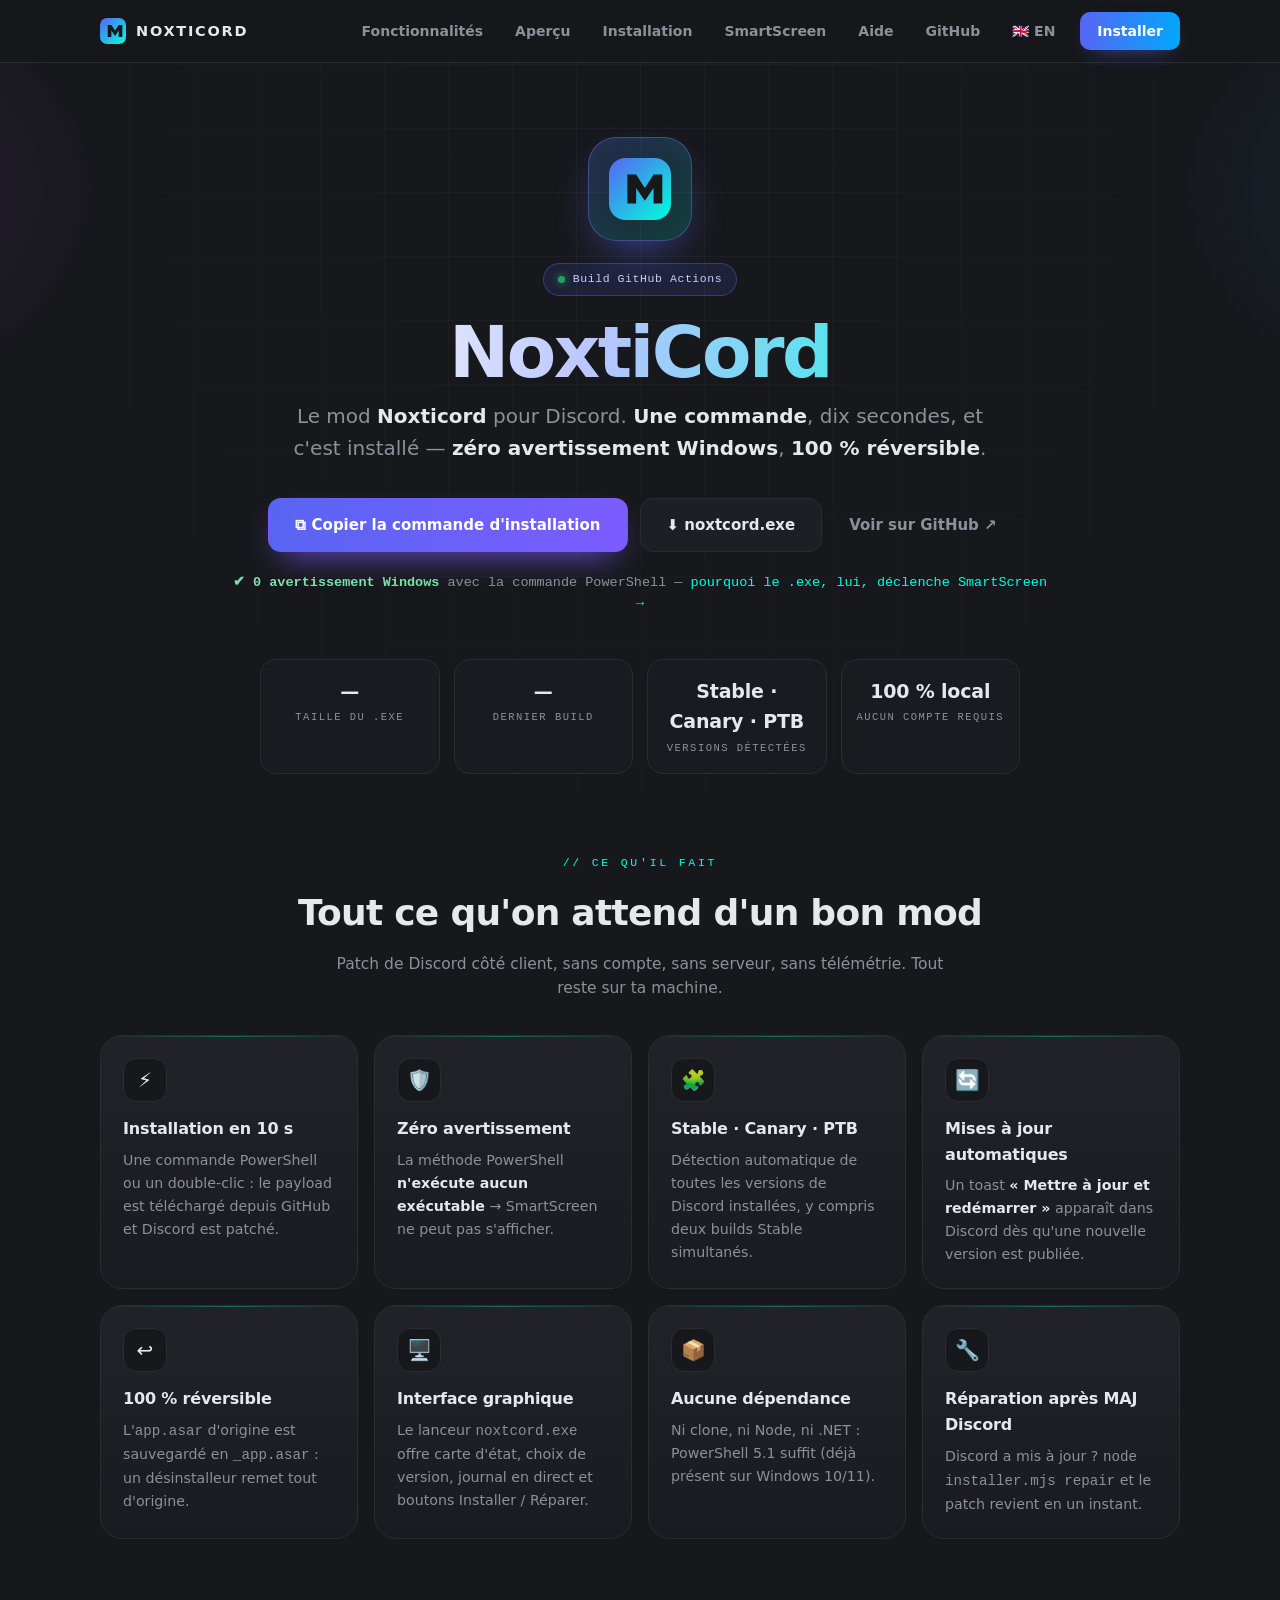
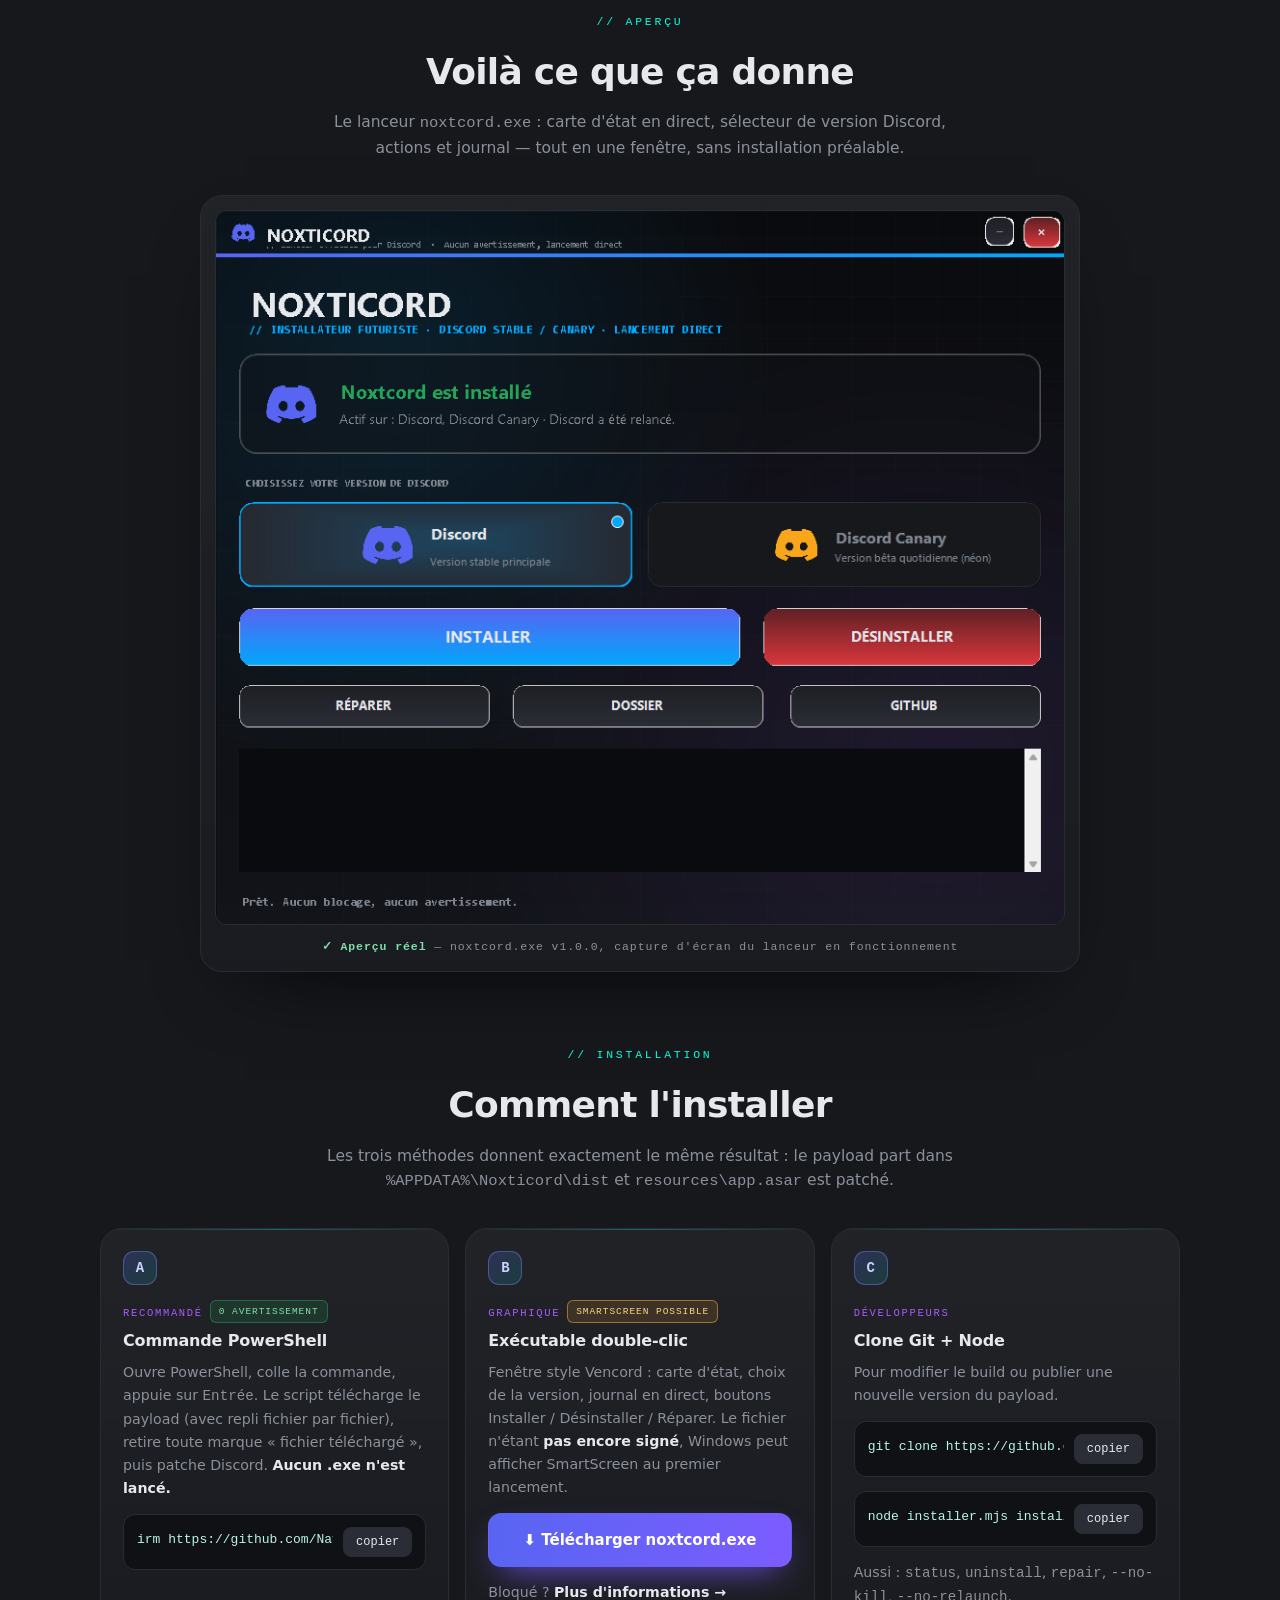
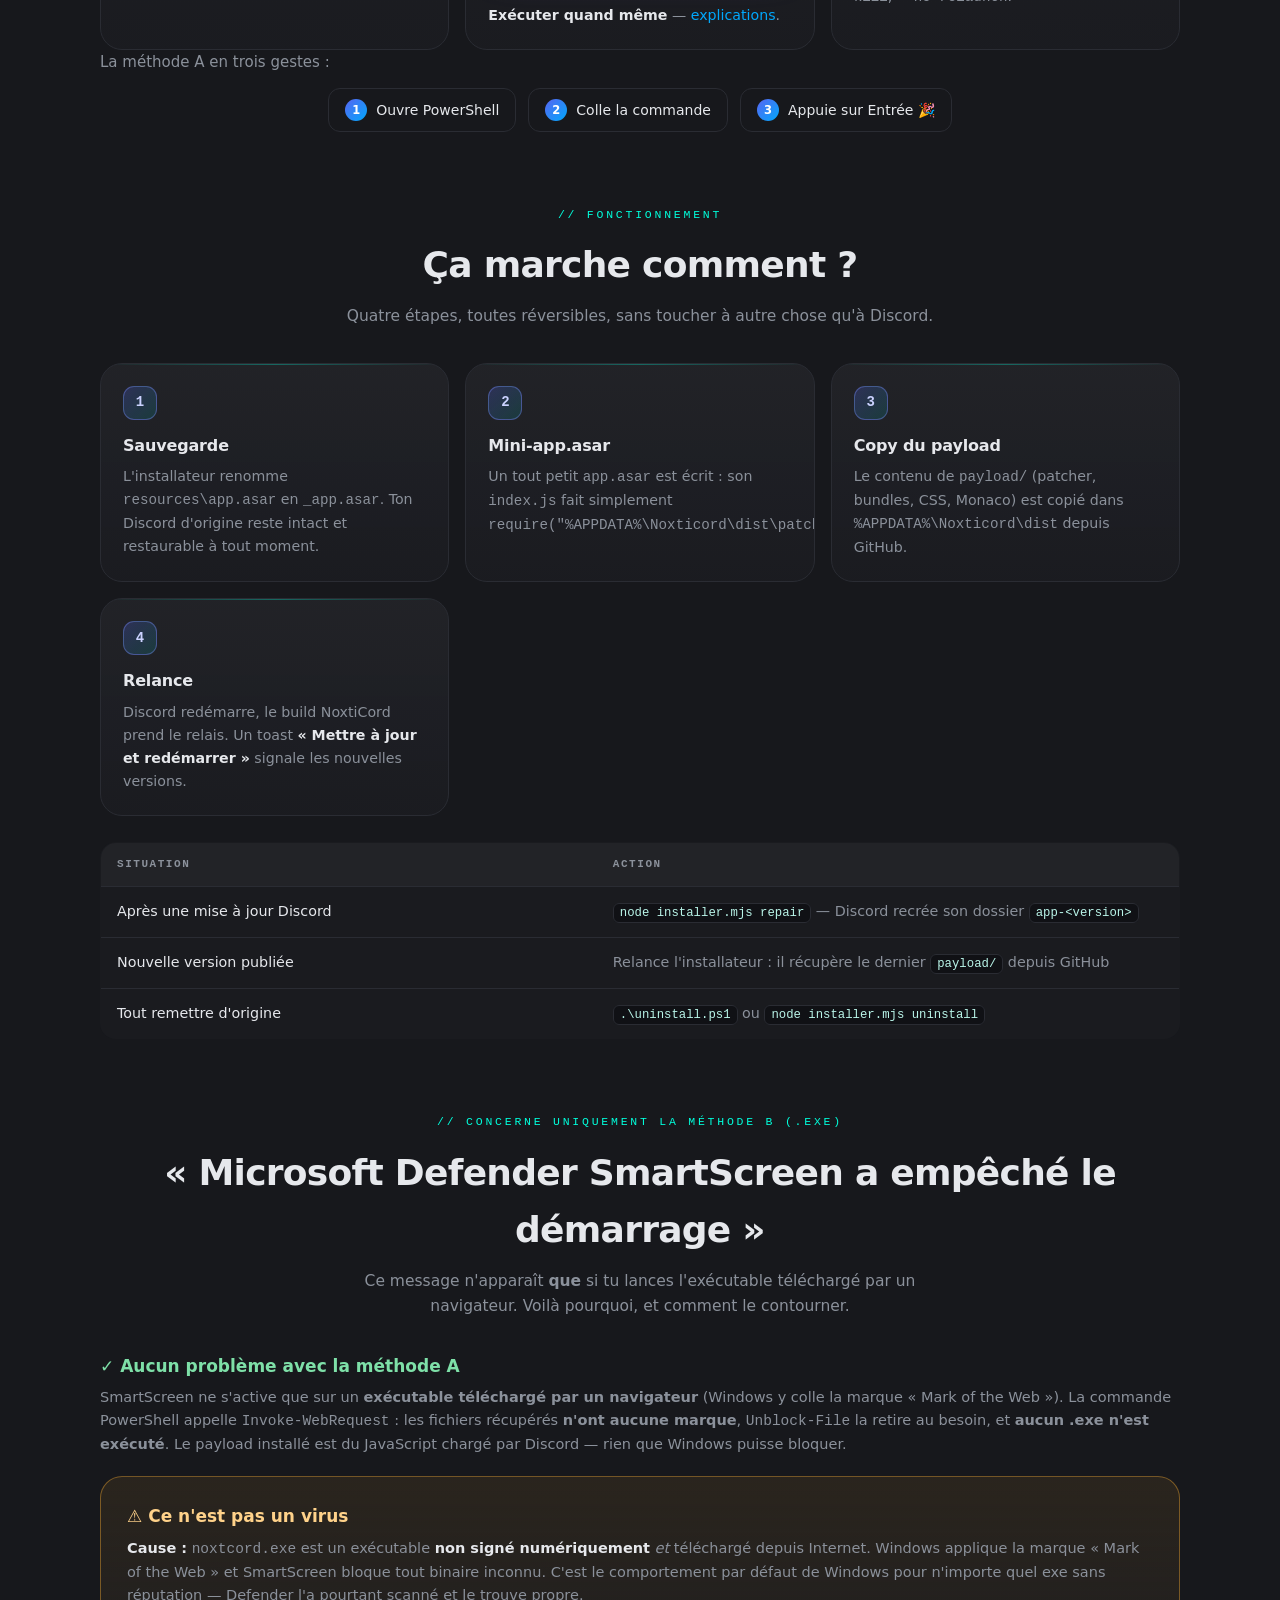
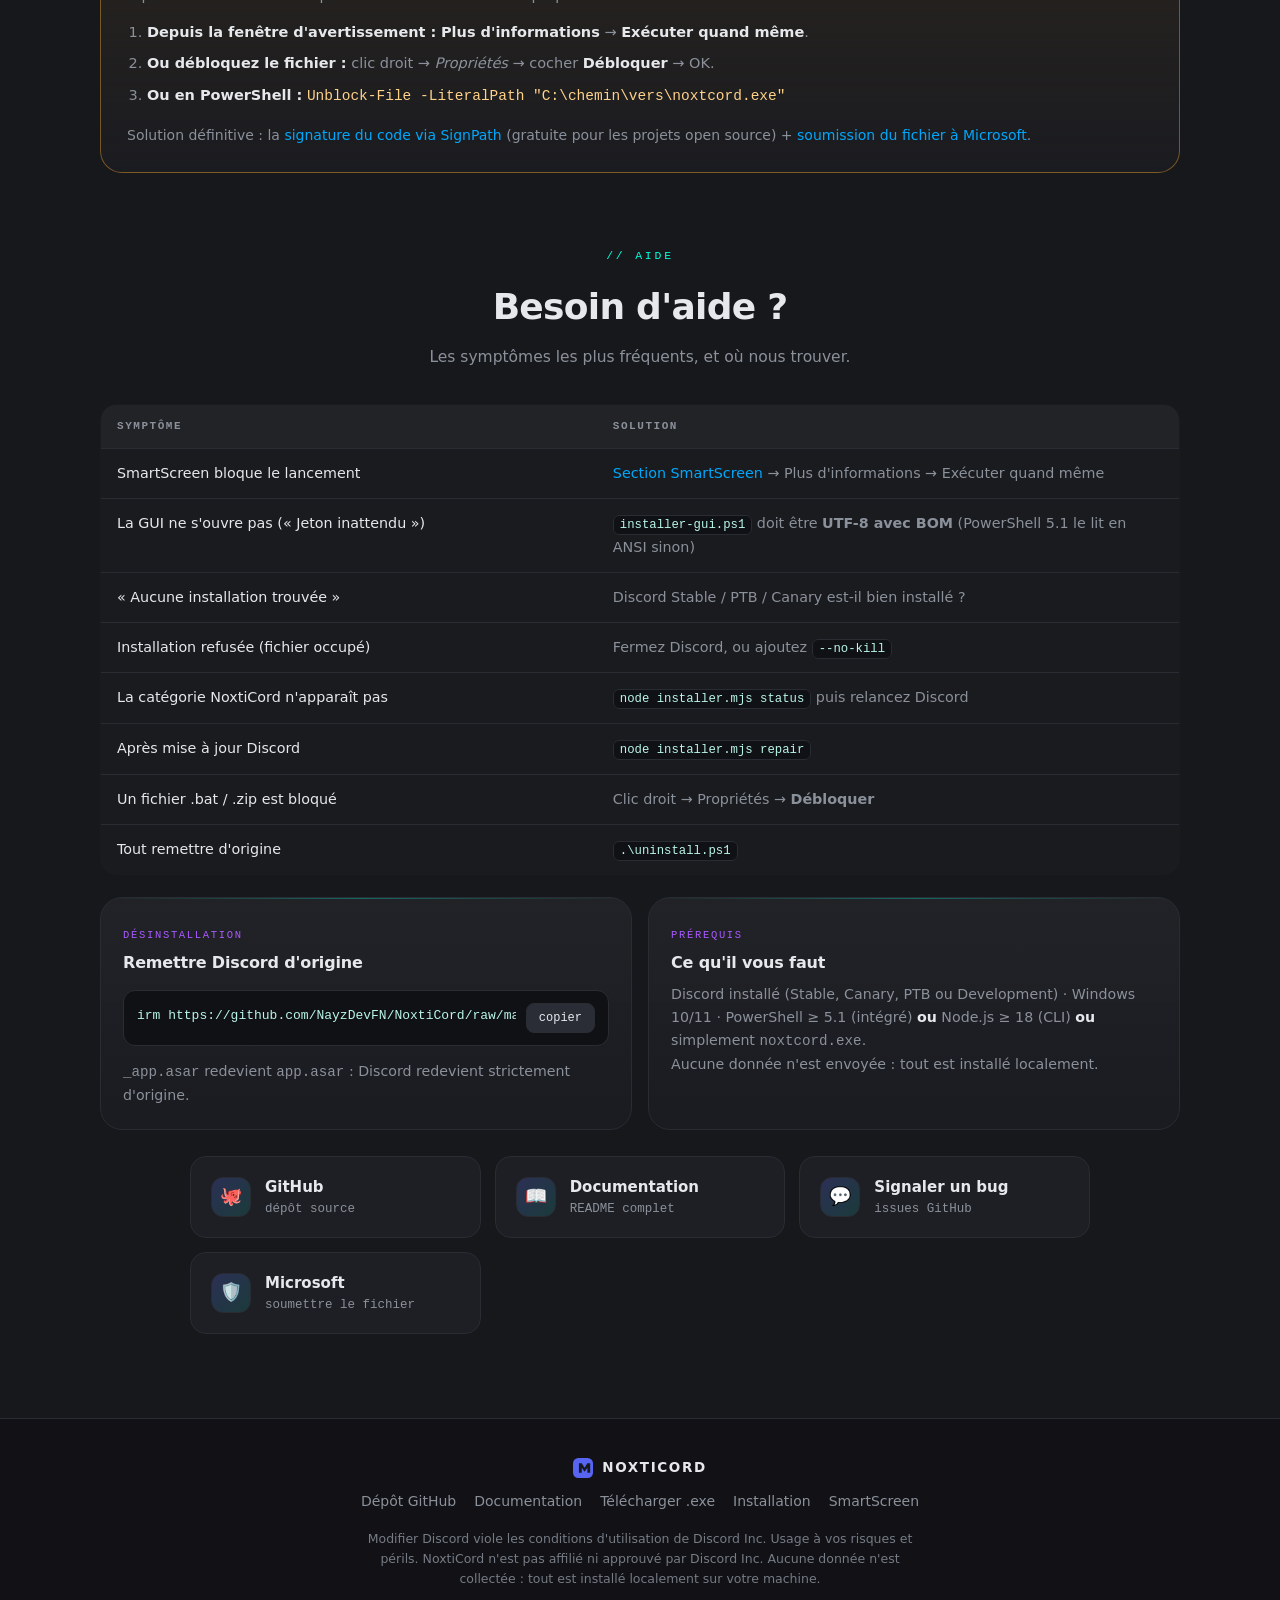
==== commit 95c94cc2: "docs: apercu du lanceur, version anglaise, page 404 et .nojekyll - docs/assets/launcher.png: capture" ====
--- a/docs/index.html
+++ b/docs/index.html
@@ -198,6 +198,20 @@
   width:44px;height:44px;border-radius:13px;display:grid;place-items:center;font-size:20px;
   background:var(--bg);border:1px solid var(--border);margin-bottom:14px
 }
+/* aperçu du lanceur */
+.shot{
+  margin:0 auto;max-width:880px;background:linear-gradient(180deg,rgba(35,36,41,.9),rgba(27,28,33,.94));
+  border:1px solid var(--border);border-radius:var(--radius-lg);padding:14px;
+  box-shadow:0 34px 80px -46px rgba(0,0,0,.98)
+}
+.shot img{
+  display:block;width:100%;height:auto;border-radius:12px;border:1px solid var(--border)
+}
+.shot figcaption{
+  margin-top:13px;text-align:center;font-family:var(--mono);font-size:11.5px;
+  letter-spacing:.08em;color:var(--muted)
+}
+.shot figcaption b{color:var(--green-txt);font-weight:600}
 .card h3{font-size:16px;margin:0 0 7px;font-weight:700;letter-spacing:-.01em}
 .card p{margin:0;color:var(--muted);font-size:14.2px;line-height:1.62}
 .card p strong,.card p b{color:var(--text)}
@@ -348,10 +362,12 @@
     </a>
     <div class="nav-links">
       <a class="nav-link" href="#features">Fonctionnalités</a>
+      <a class="nav-link" href="#apercu">Aperçu</a>
       <a class="nav-link" href="#install">Installation</a>
       <a class="nav-link" href="#smartscreen">SmartScreen</a>
       <a class="nav-link" href="#help">Aide</a>
       <a class="nav-link" href="https://github.com/NayzDevFN/NoxtiCord" target="_blank" rel="noopener">GitHub</a>
+      <a class="nav-link" href="en/" hreflang="en" title="English version">🇬🇧 EN</a>
       <a class="nav-cta" href="#install">Installer</a>
     </div>
   </div>
@@ -451,6 +467,20 @@
       <p>Discord a mis à jour ? <code>node installer.mjs repair</code> et le patch revient en un instant.</p>
     </div>
   </div>
+</section>
+
+<!-- ============================ APERÇU ============================ -->
+<section id="apercu">
+  <p class="eyebrow">// aperçu</p>
+  <h2 class="section-title">Voilà ce que ça donne</h2>
+  <p class="section-sub">Le lanceur <code>noxtcord.exe</code> : carte d'état en direct, sélecteur de
+     version Discord, actions et journal — tout en une fenêtre, sans installation préalable.</p>
+
+  <figure class="shot">
+    <img src="assets/launcher.png" width="880" height="740" loading="lazy"
+         alt="Fenêtre NoxtiCord Installer : carte d'état « Noxtcord est installé », choix Discord / Discord Canary, boutons Installer, Désinstaller, Réparer, Dossier, GitHub et journal.">
+    <figcaption><b>✓ Aperçu réel</b> — noxtcord.exe v1.0.0, capture d'écran du lanceur en fonctionnement</figcaption>
+  </figure>
 </section>
 
 <!-- ============================ INSTALLATION ============================ -->
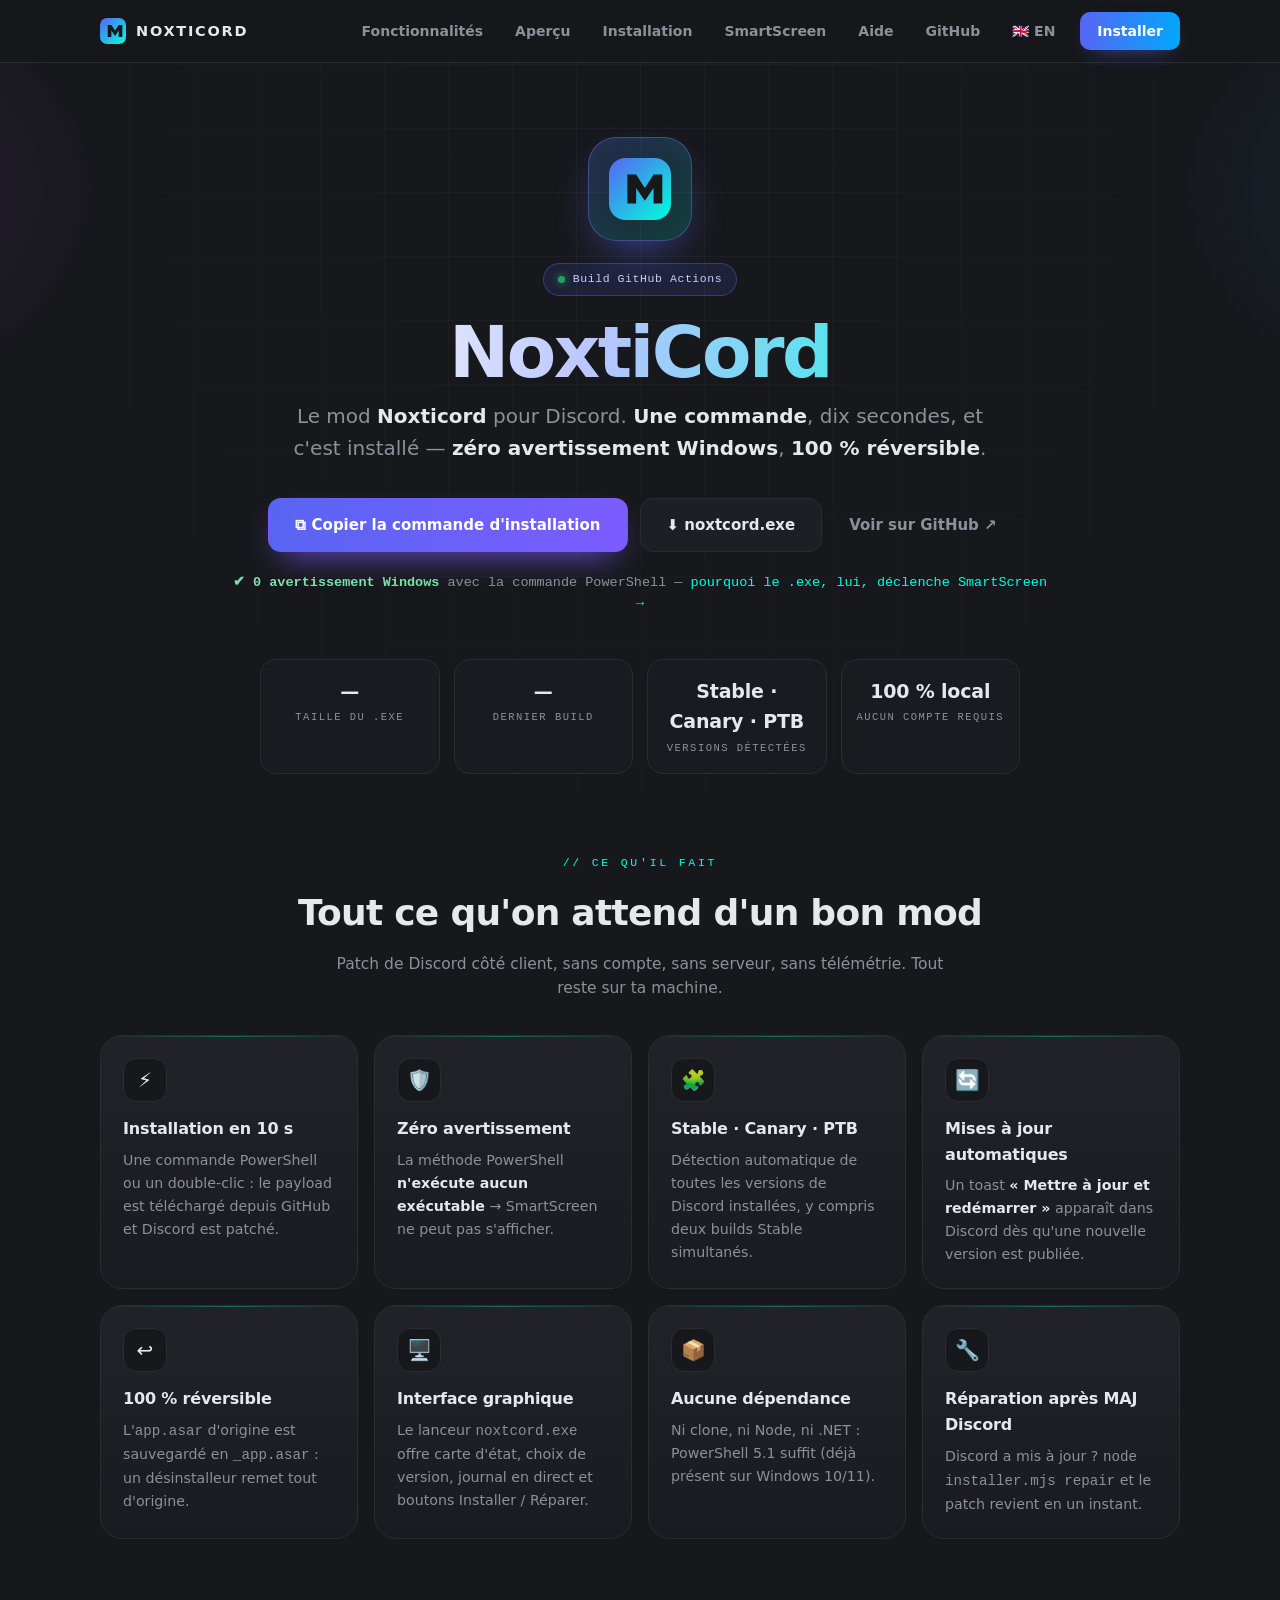
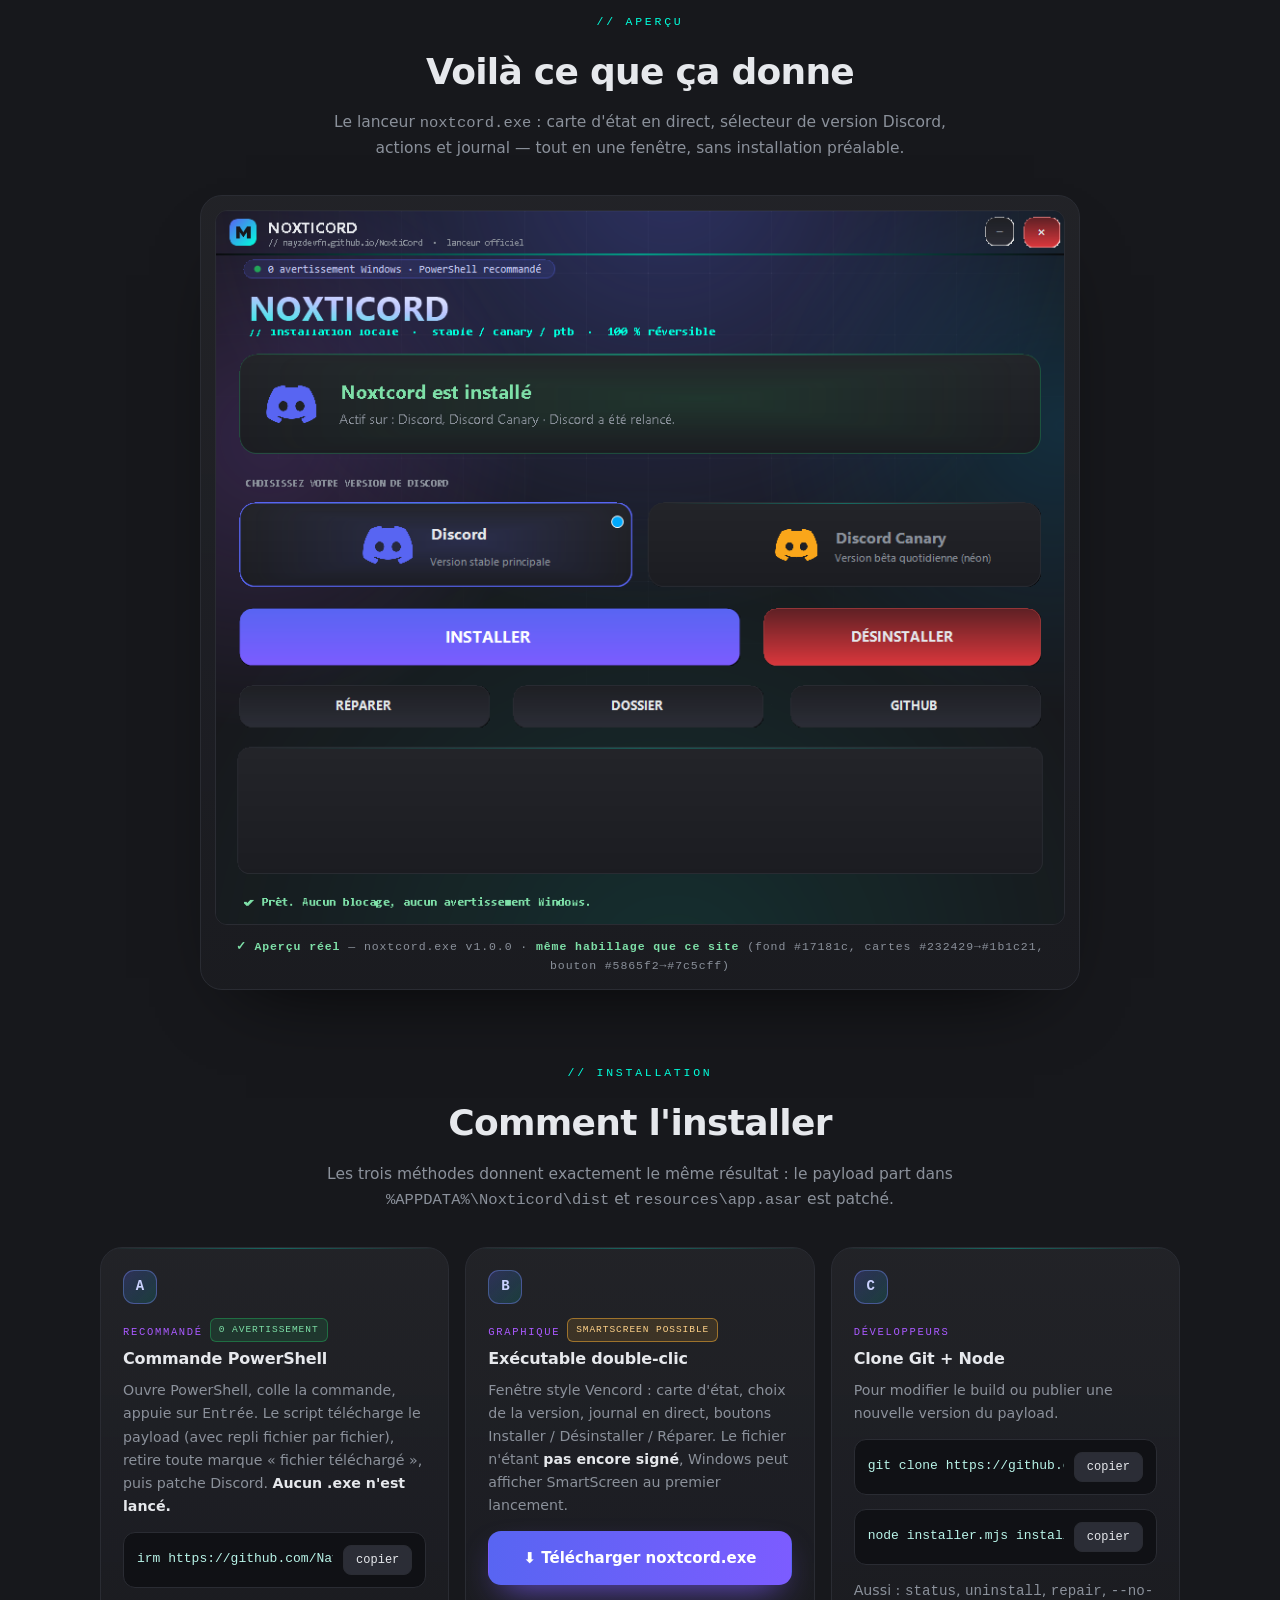
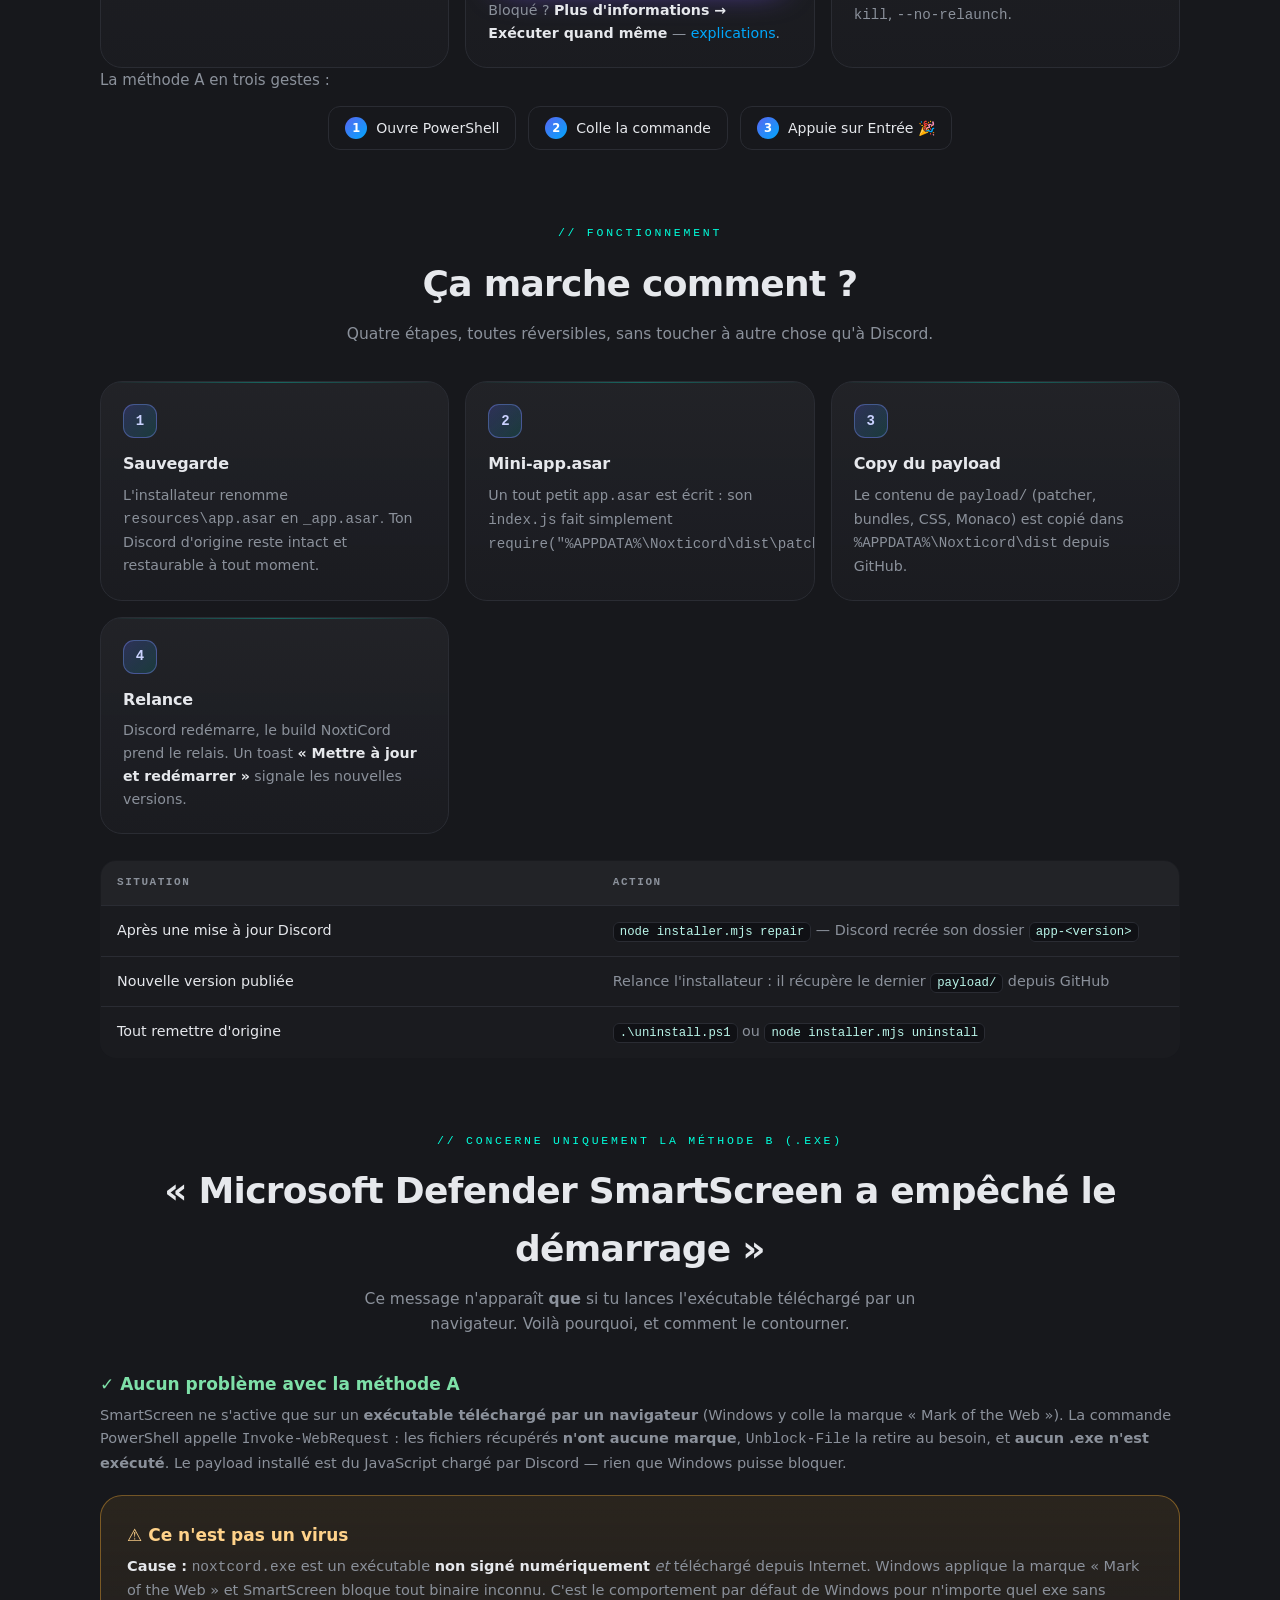
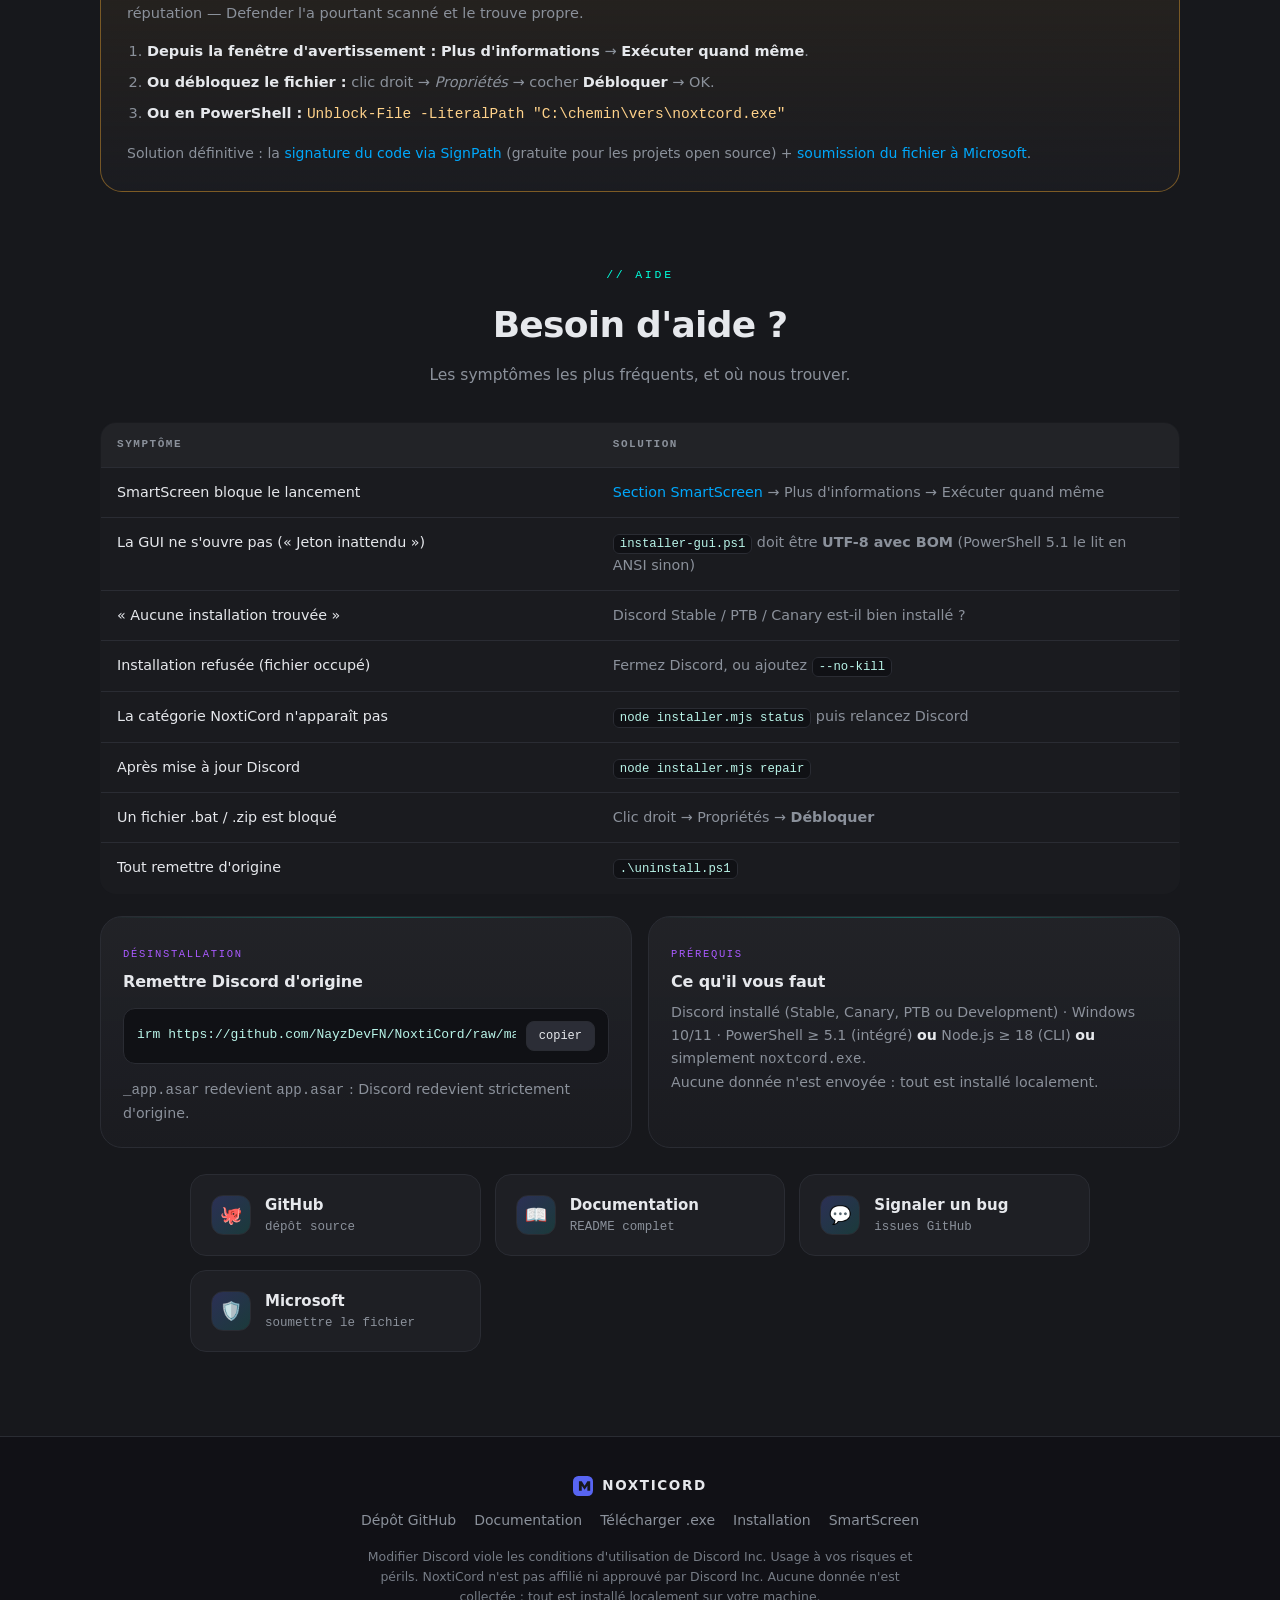
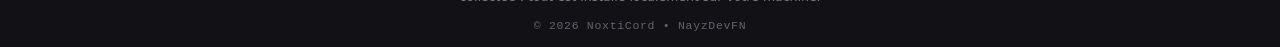
==== commit ab4b9790: "feat(launcher): habillage identique au site d'installation Le lanceur reprend la charte visuelle du " ====
--- a/docs/index.html
+++ b/docs/index.html
@@ -479,7 +479,7 @@
   <figure class="shot">
     <img src="assets/launcher.png" width="880" height="740" loading="lazy"
          alt="Fenêtre NoxtiCord Installer : carte d'état « Noxtcord est installé », choix Discord / Discord Canary, boutons Installer, Désinstaller, Réparer, Dossier, GitHub et journal.">
-    <figcaption><b>✓ Aperçu réel</b> — noxtcord.exe v1.0.0, capture d'écran du lanceur en fonctionnement</figcaption>
+    <figcaption><b>✓ Aperçu réel</b> — noxtcord.exe v1.0.0 · <b>même habillage que ce site</b> (fond #17181c, cartes #232429→#1b1c21, bouton #5865f2→#7c5cff)</figcaption>
   </figure>
 </section>
 
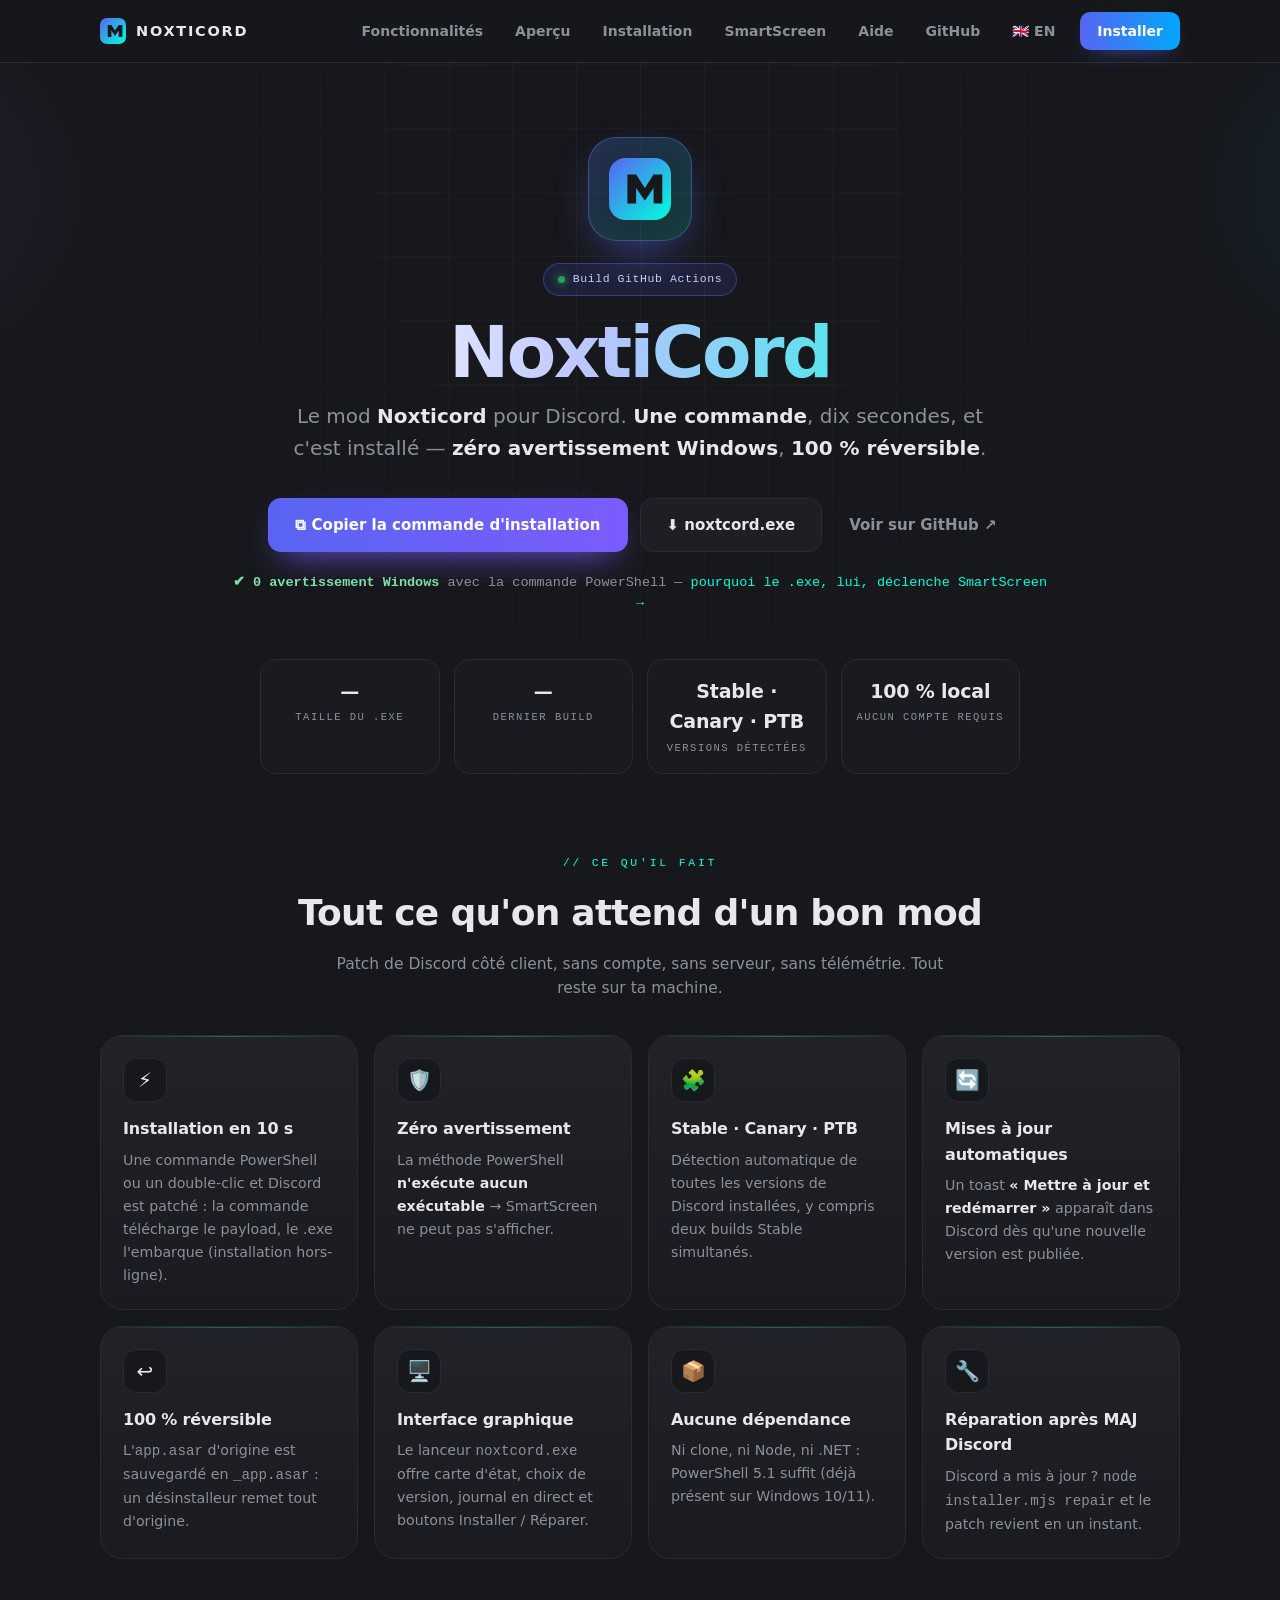
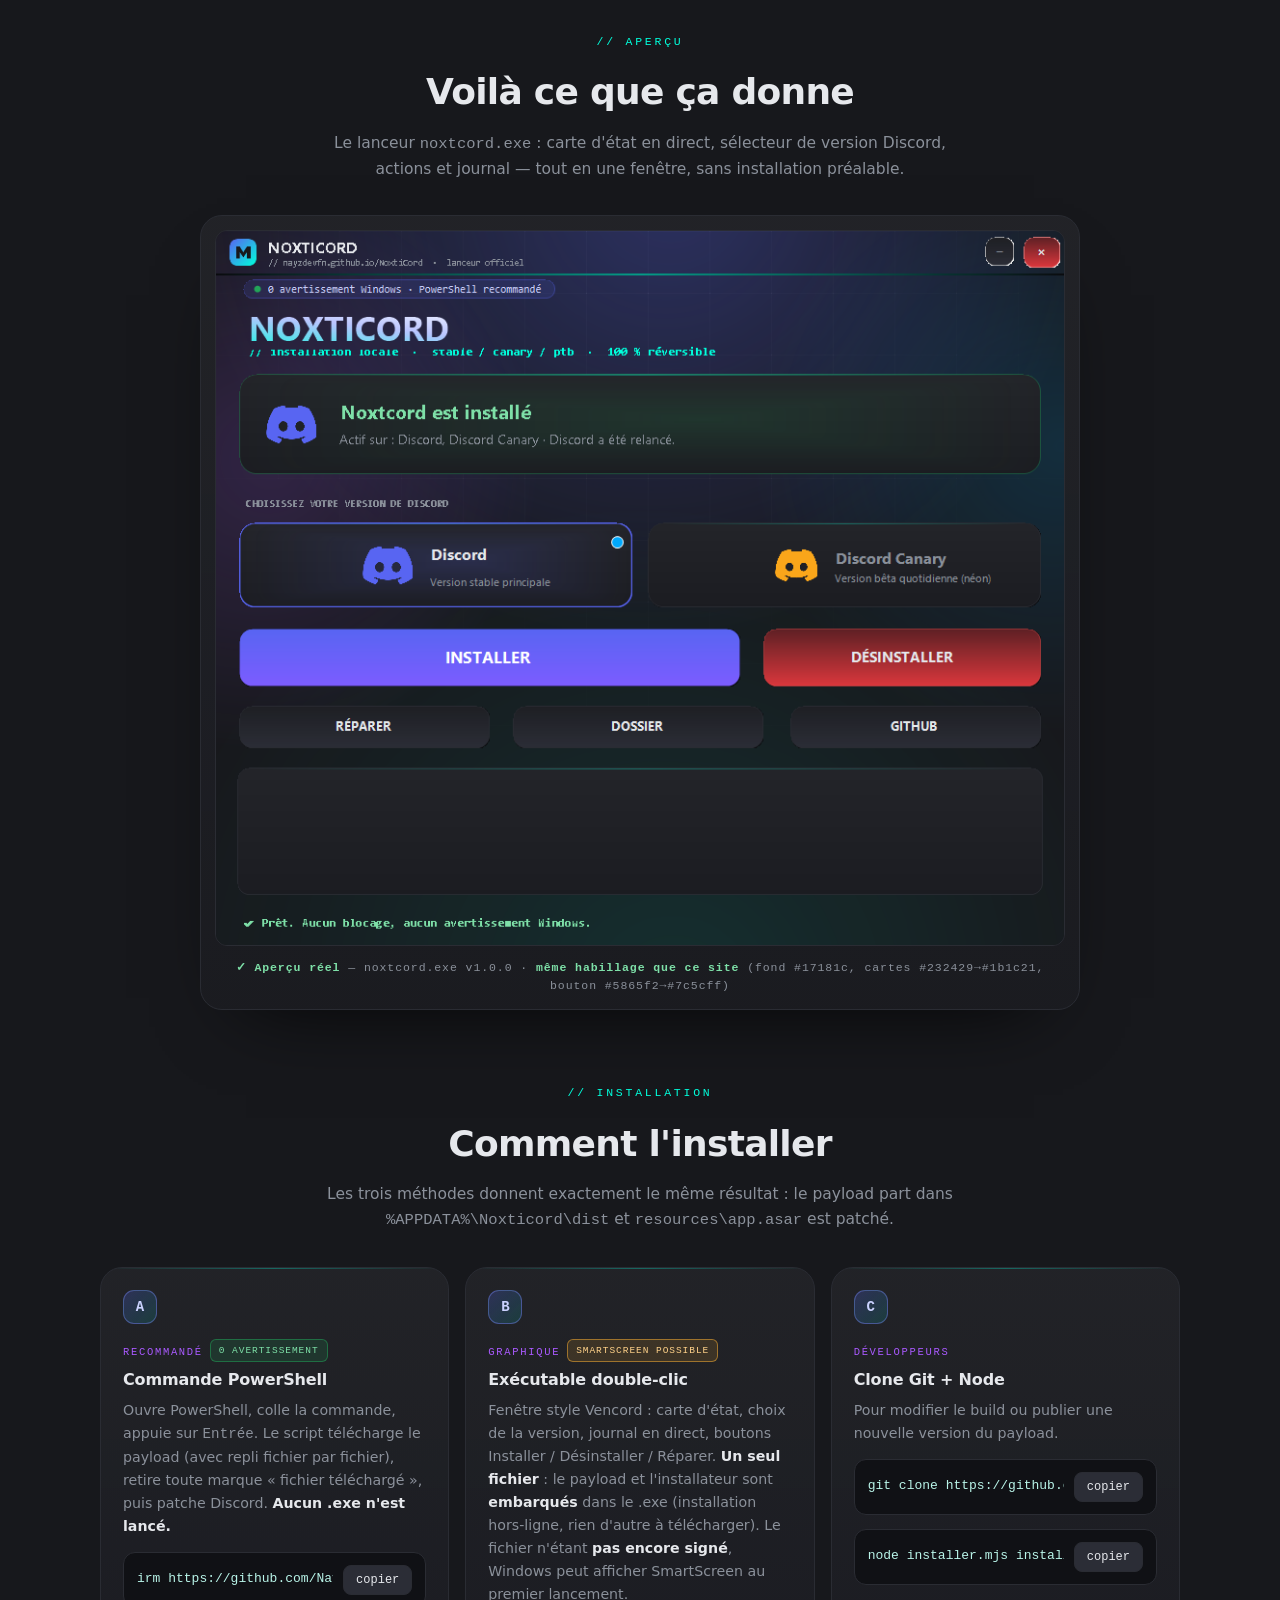
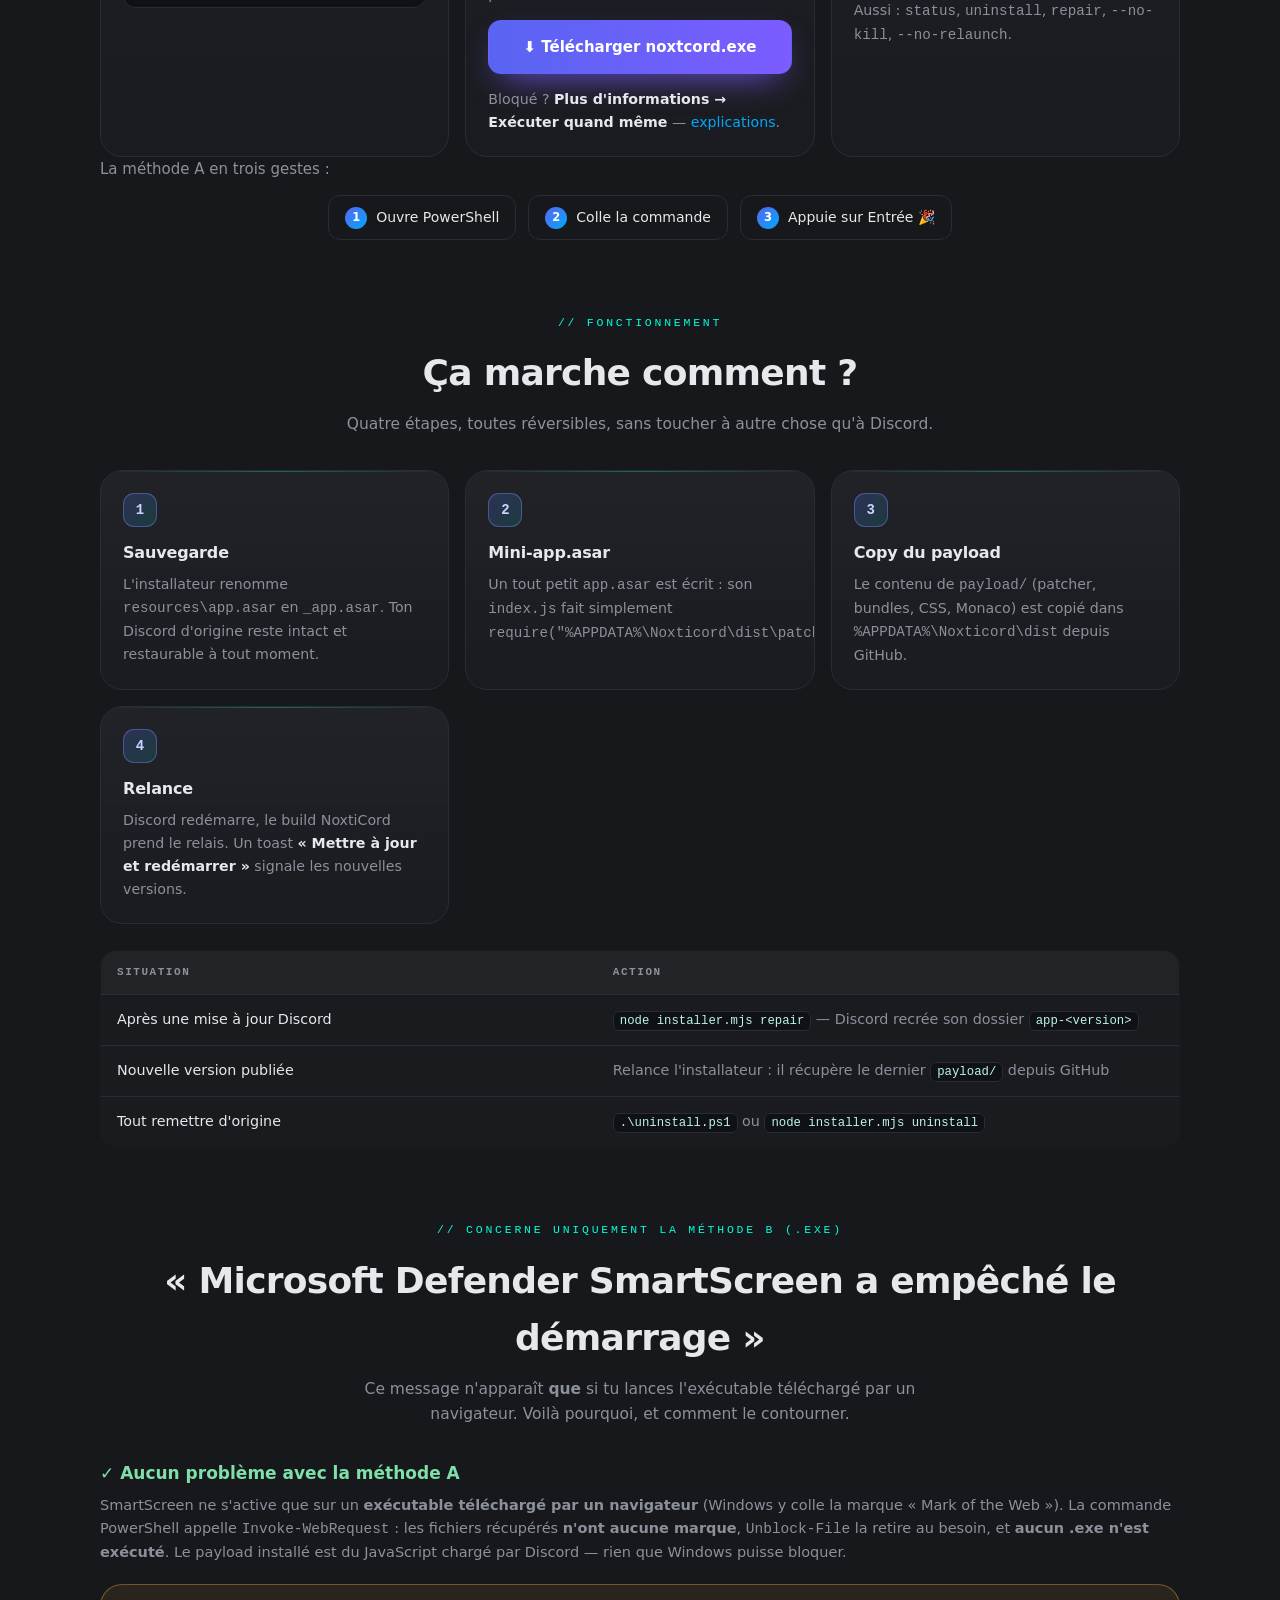
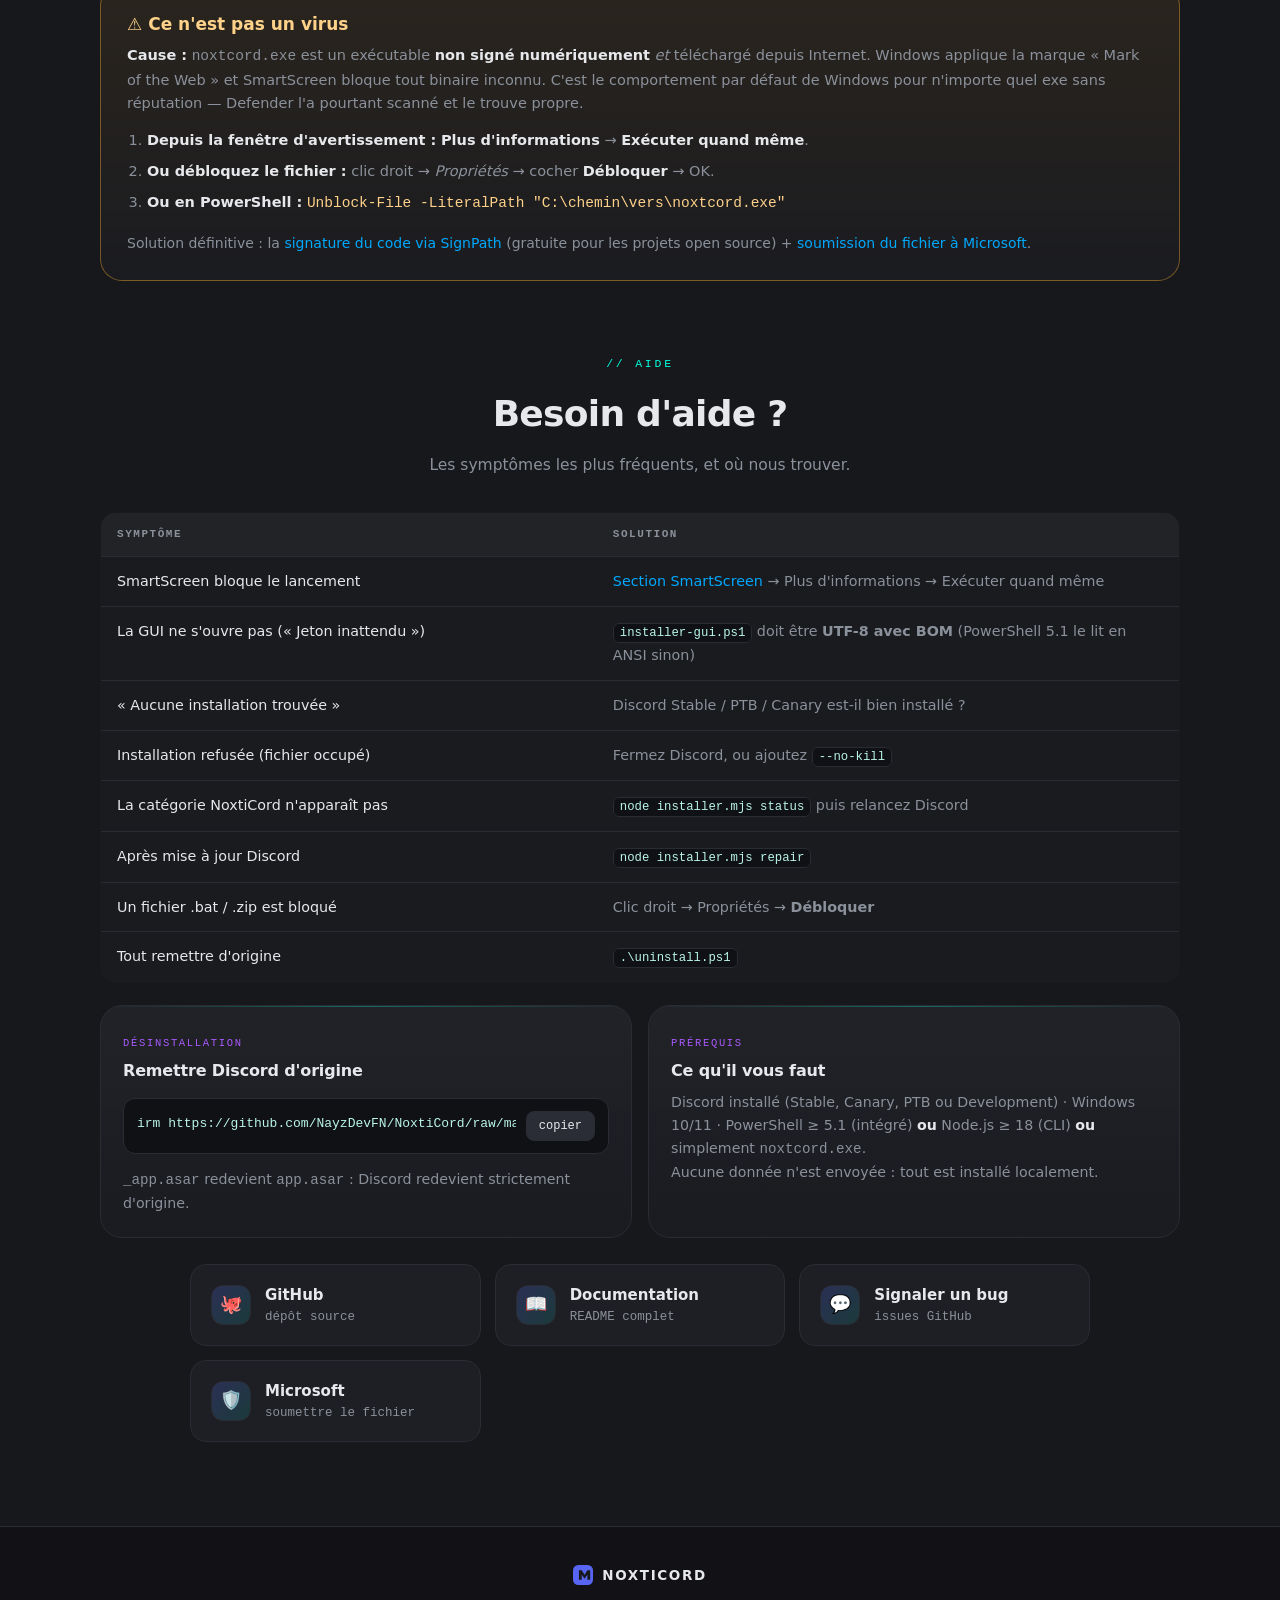
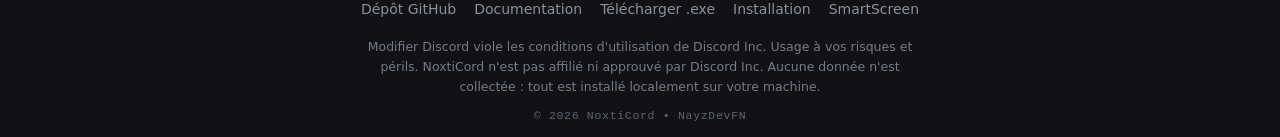
==== commit 1f26b733: "docs: noxtcord.exe autonome — payload et installateur embarques (FR + EN)" ====
--- a/docs/index.html
+++ b/docs/index.html
@@ -429,7 +429,7 @@
     <div class="card">
       <div class="feature-icon">⚡</div>
       <h3>Installation en 10 s</h3>
-      <p>Une commande PowerShell ou un double-clic : le payload est téléchargé depuis GitHub et Discord est patché.</p>
+      <p>Une commande PowerShell ou un double-clic et Discord est patché : la commande télécharge le payload, le .exe l'embarque (installation hors-ligne).</p>
     </div>
     <div class="card">
       <div class="feature-icon">🛡️</div>
@@ -509,7 +509,9 @@
       <span class="tag">Graphique</span><span class="chip chip-warn">SmartScreen possible</span>
       <h3>Exécutable double-clic</h3>
       <p>Fenêtre style Vencord : carte d'état, choix de la version, journal en direct, boutons
-         Installer / Désinstaller / Réparer. Le fichier n'étant <strong>pas encore signé</strong>,
+         Installer / Désinstaller / Réparer. <strong>Un seul fichier</strong> : le payload et
+         l'installateur sont <strong>embarqués</strong> dans le .exe (installation hors-ligne,
+         rien d'autre à télécharger). Le fichier n'étant <strong>pas encore signé</strong>,
          Windows peut afficher SmartScreen au premier lancement.</p>
       <a class="btn btn-main" style="width:100%;margin-top:14px"
          href="https://github.com/NayzDevFN/NoxtiCord/raw/main/noxtcord.exe" download>
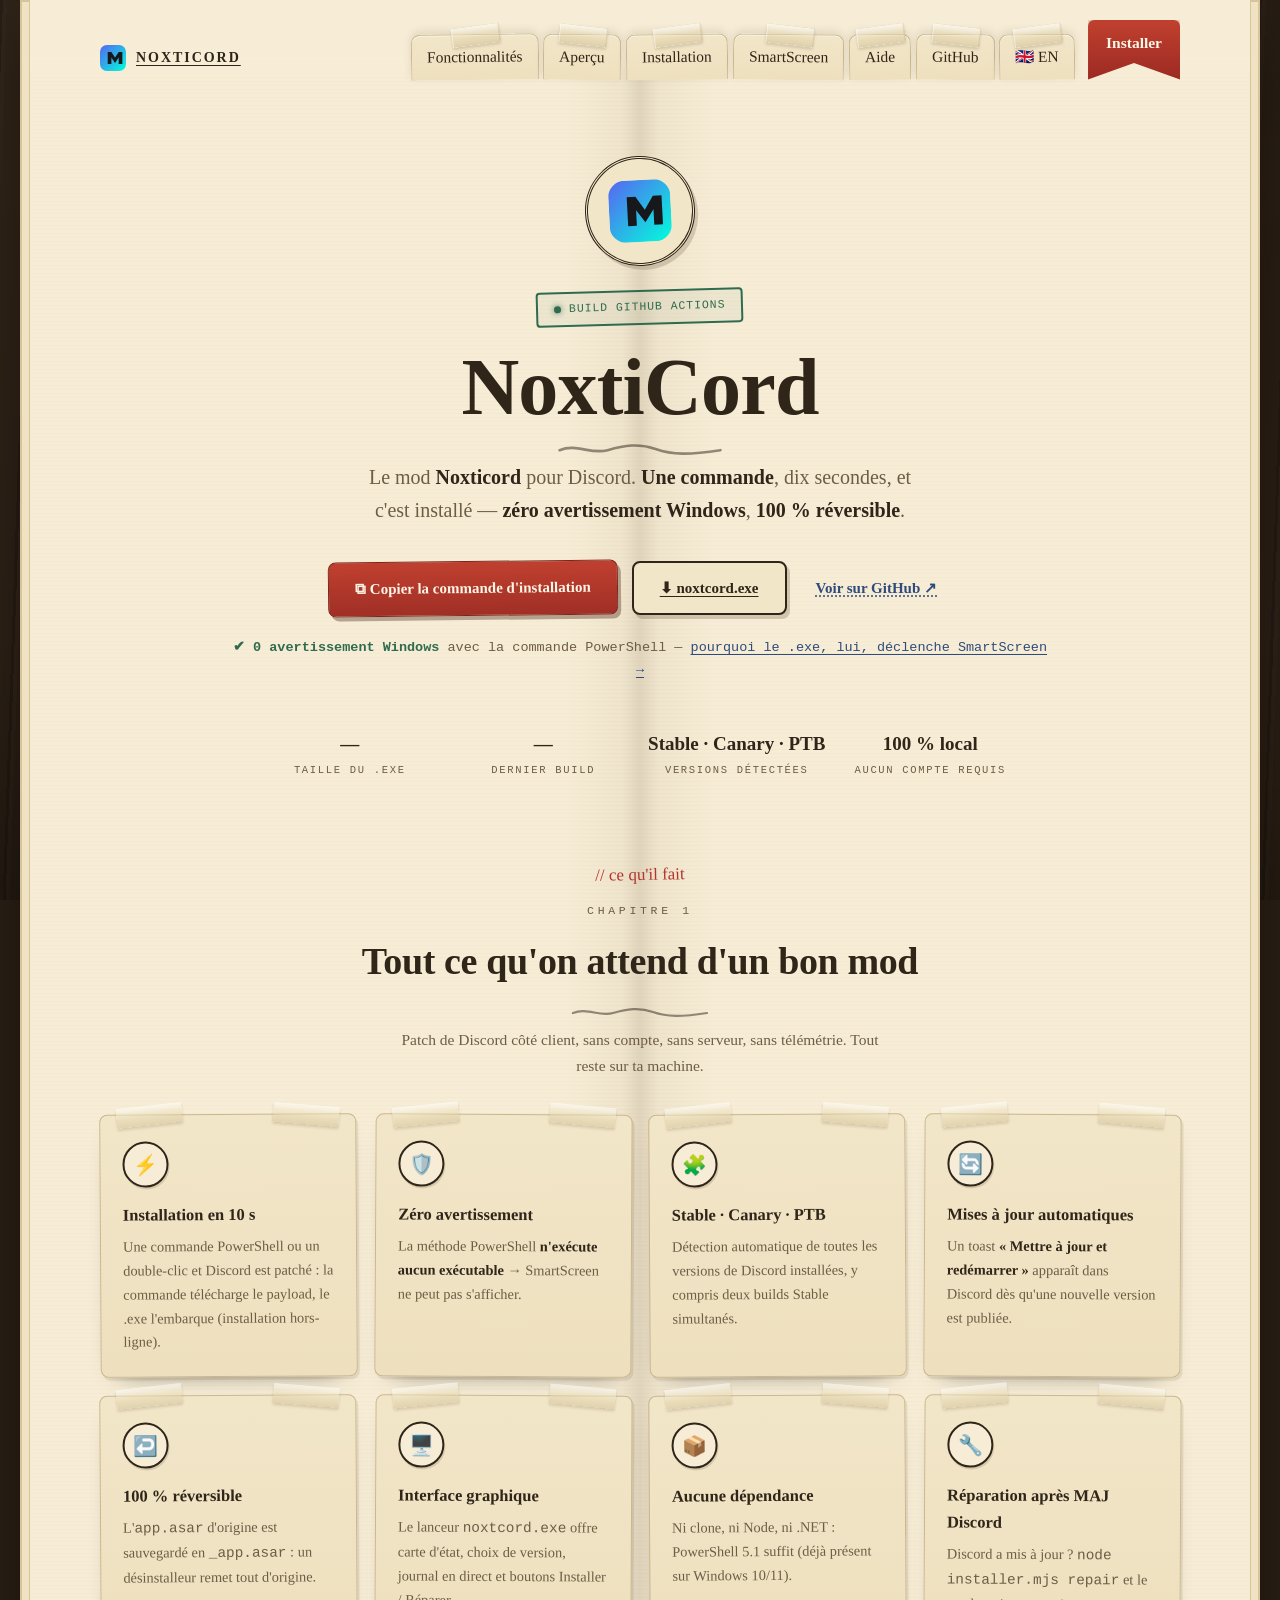
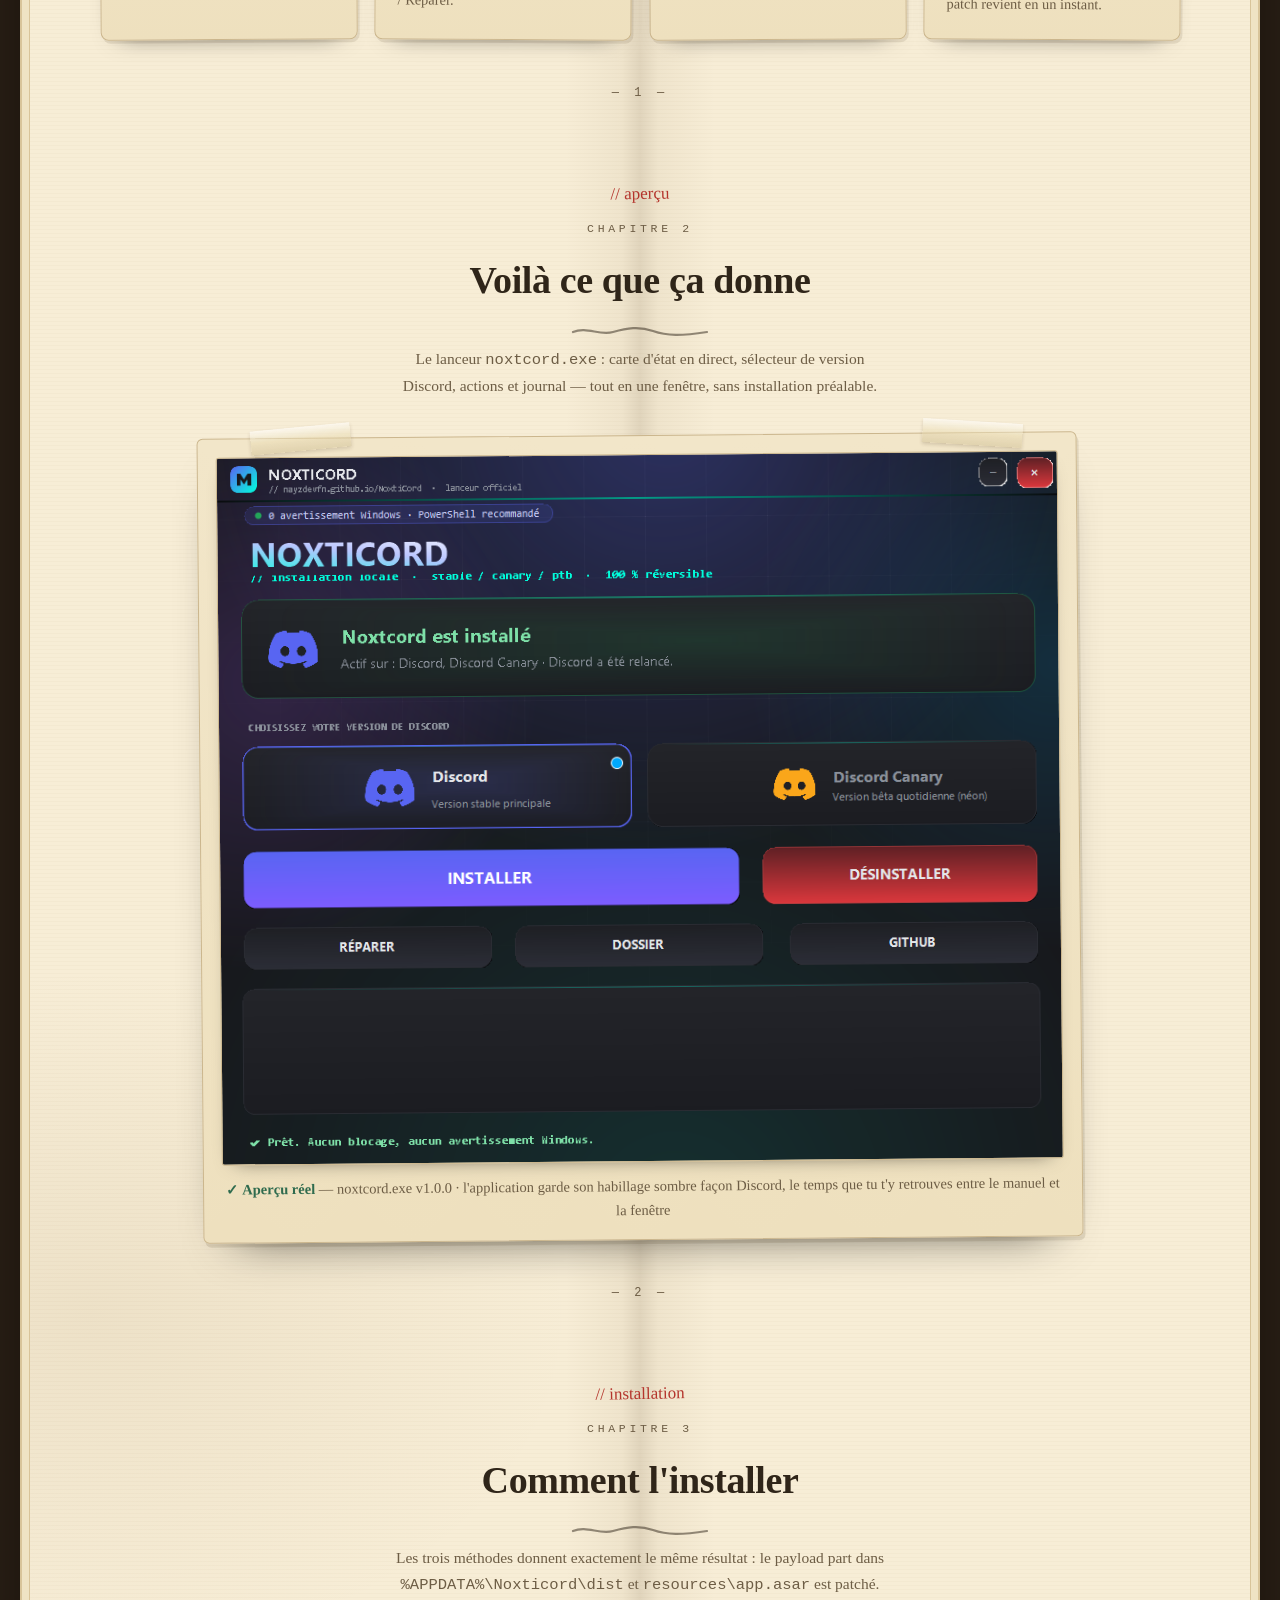
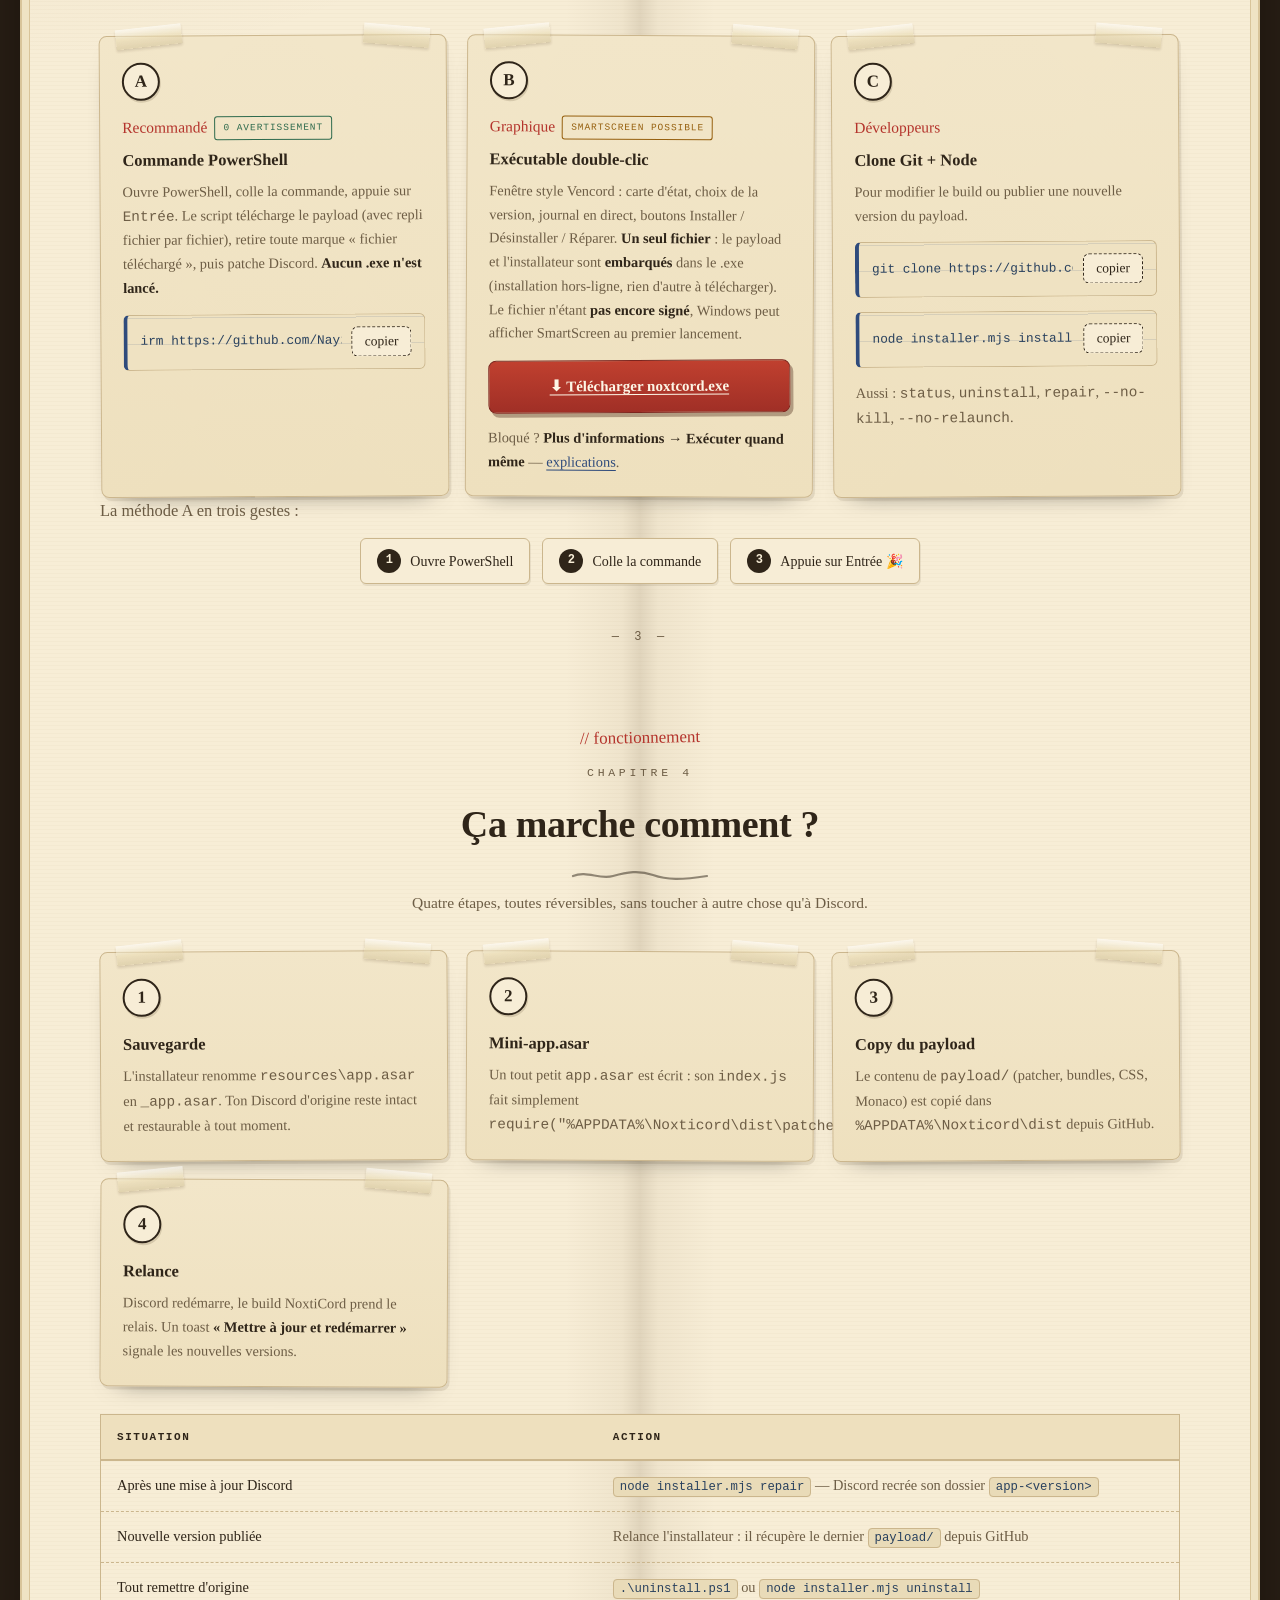
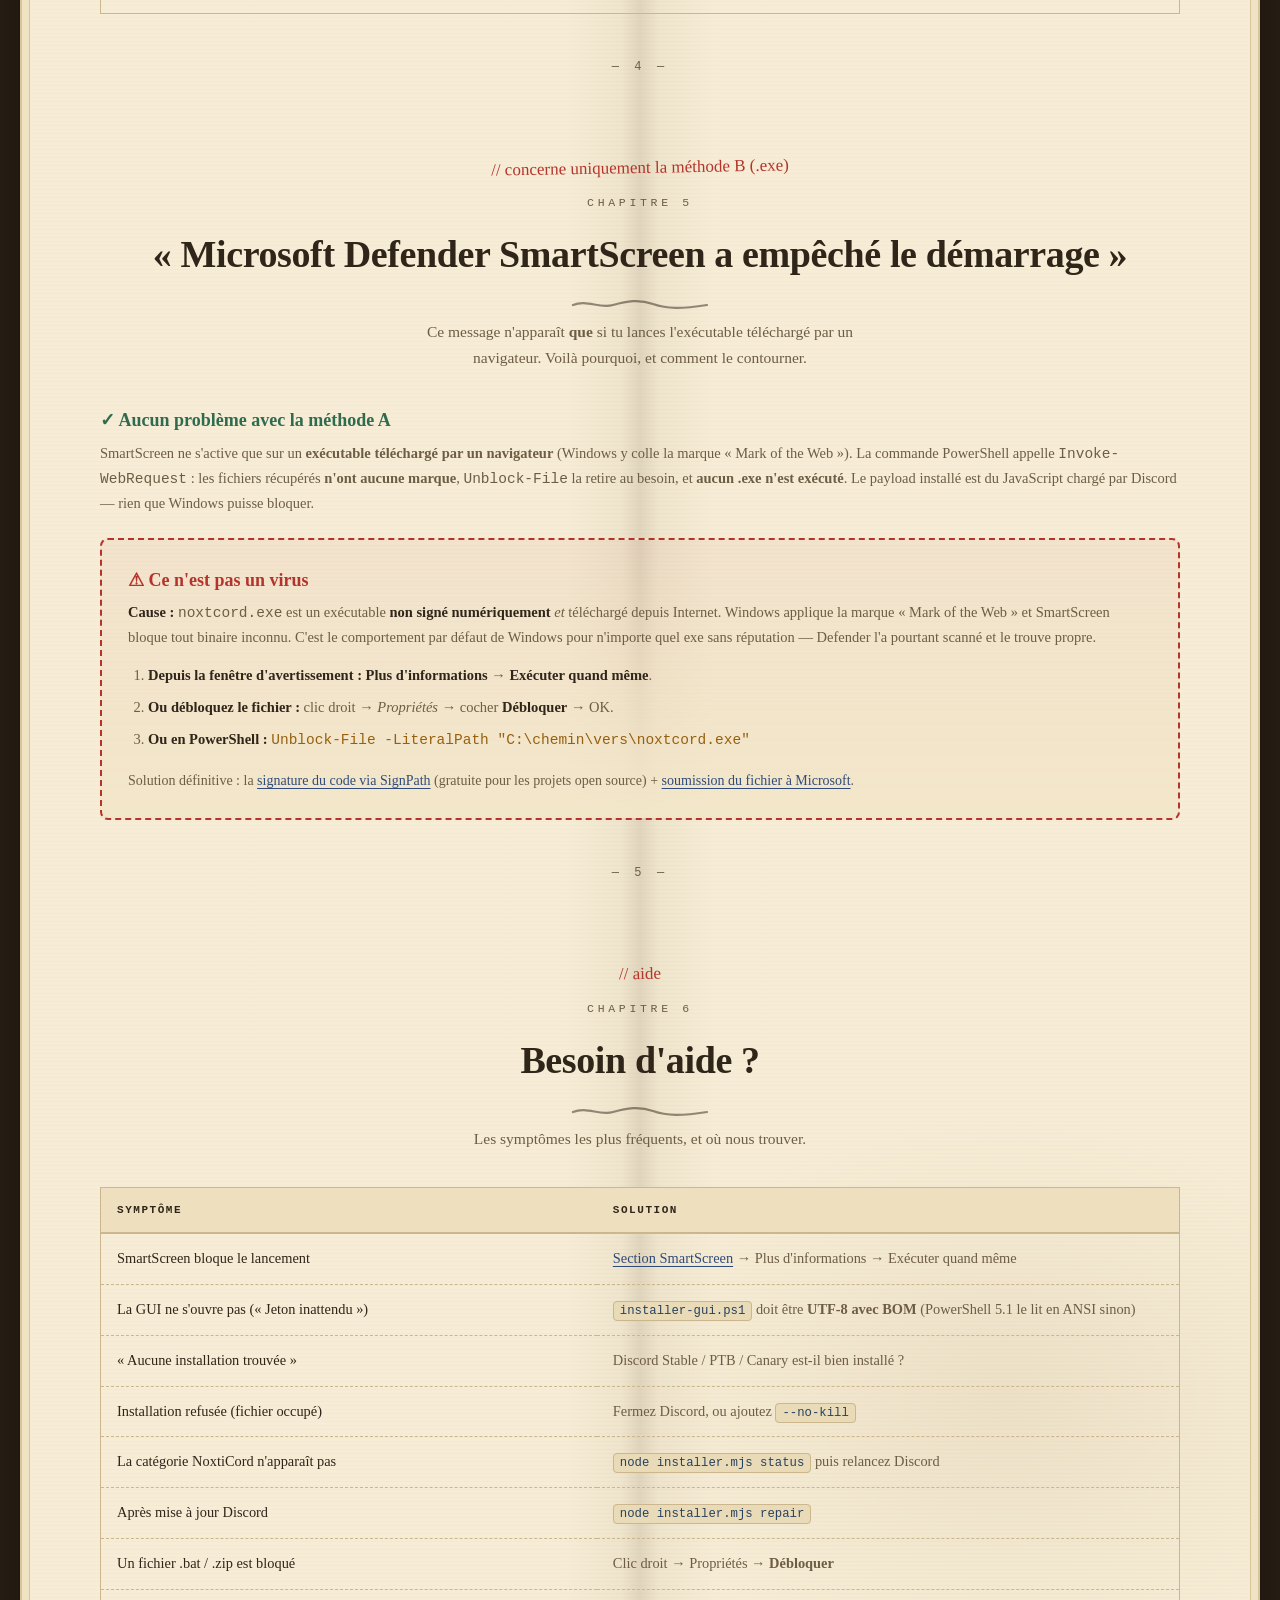
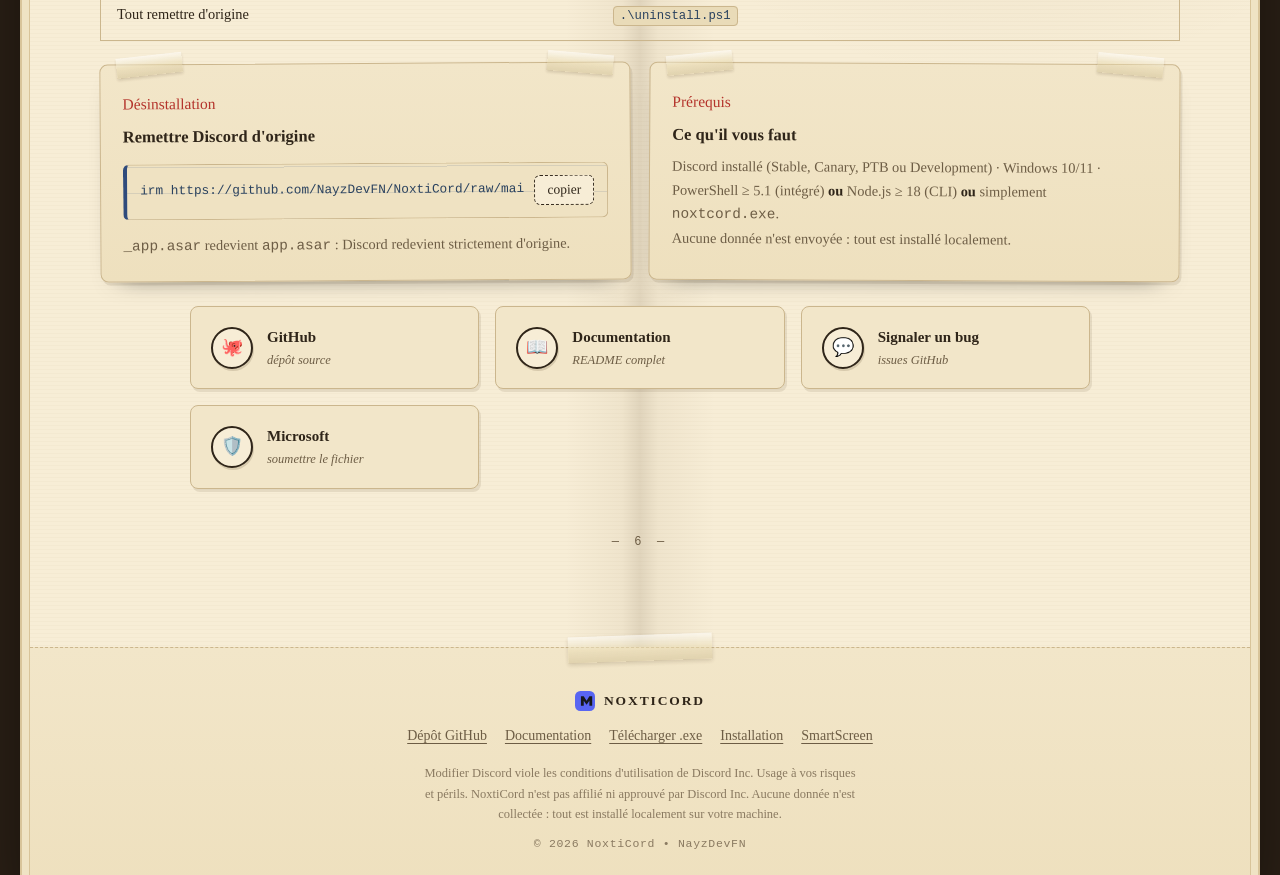
==== commit b3bf9ab8: "d" ====
--- a/docs/index.html
+++ b/docs/index.html
@@ -5,7 +5,7 @@
 <meta name="viewport" content="width=device-width, initial-scale=1.0">
 <title>NoxtiCord — Le mod Discord le plus simple à installer</title>
 <meta name="description" content="NoxtiCord : installez le mod Discord sur Stable, Canary et PTB en 10 secondes. Commande PowerShell sans aucun avertissement Windows, ou installateur graphique en deux clics.">
-<meta name="theme-color" content="#17181c">
+<meta name="theme-color" content="#2a1f16">
 <meta property="og:title" content="NoxtiCord — Le mod Discord le plus simple à installer">
 <meta property="og:description" content="Installation en 10 secondes, zéro avertissement Windows, 100 % réversible.">
 <meta property="og:type" content="website">
@@ -13,334 +13,418 @@
 <link rel="icon" href="data:image/svg+xml,%3Csvg xmlns='http://www.w3.org/2000/svg' viewBox='0 0 64 64'%3E%3Cdefs%3E%3ClinearGradient id='g' x1='0' y1='0' x2='1' y2='1'%3E%3Cstop offset='0' stop-color='%235865f2'/%3E%3Cstop offset='1' stop-color='%2300ffdc'/%3E%3C/linearGradient%3E%3C/defs%3E%3Crect width='64' height='64' rx='17' fill='url(%23g)'/%3E%3Cpath d='M19 47V17h9l9 14 9-14h9v30h-9V31l-9 13-9-13v16z' fill='%2317181c'/%3E%3C/svg%3E">
 <style>
 /* ============================================================
-   NoxtiCord — thème Vencord / Discord (dark, blurple → cyan)
-   Structure : navbar · hero centré · grilles · étapes · support
+   NoxtiCord — « Le manuel » : livre papier crème sur bureau bois
+   Onglets scotchés · encre brune · annotations manuscrites
    ============================================================ */
 :root{
-  --bg:#17181c;
-  --bg2:#1e1f24;
-  --bg3:#232429;
-  --bg4:#1b1c21;
-  --border:#2a2c33;
-  --hover:#2b2d36;
-  --indigo:#5865f2;
-  --cyan:#00a8fc;
-  --neon-cyan:#00ffdc;
-  --neon-purple:#aa5aff;
-  --purple:#7c5cff;
-  --green:#23a559;
-  --green-txt:#7ee0a8;
-  --amber:#f0a830;
-  --amber-txt:#ffd28a;
-  --red:#da373c;
-  --text:#e6e8ec;
-  --muted:#8b919b;
-  --radius:16px;
-  --radius-lg:22px;
-  --font:"Inter","Segoe UI",system-ui,-apple-system,Roboto,Helvetica,sans-serif;
+  --desk:#2b2016;
+  --paper:#f7edd6;
+  --paper2:#f2e6c9;
+  --paper3:#eee0be;
+  --paper-hi:#fbf5e4;
+  --edge:#d8c49a;
+  --ink:#2f2519;
+  --muted:#6d5d45;
+  --line:#cbb68d;
+  --blue:#2f4b7c;
+  --red:#b4342c;
+  --green:#2f6b4e;
+  --amber:#96600f;
+  --tape:rgba(233,220,180,.55);
+  --radius:12px;
+  --font:Georgia,"Iowan Old Style","Times New Roman",serif;
+  --hand:"Segoe Script","Bradley Hand","Comic Sans MS",cursive;
   --mono:"Cascadia Code","Consolas",ui-monospace,SFMono-Regular,Menlo,monospace;
 }
 *{box-sizing:border-box}
-html{scroll-behavior:smooth;scroll-padding-top:84px}
+html{scroll-behavior:smooth;scroll-padding-top:96px}
 body{
-  margin:0;background:var(--bg);color:var(--text);font-family:var(--font);
-  line-height:1.6;-webkit-font-smoothing:antialiased;overflow-x:hidden;
-}
-a{color:var(--cyan);text-decoration:none}
-a:hover{text-decoration:underline}
+  margin:0;position:relative;background:var(--desk);color:var(--ink);
+  font-family:var(--font);line-height:1.65;-webkit-font-smoothing:antialiased;overflow-x:hidden;
+}
+a{color:var(--blue);text-decoration:underline;text-underline-offset:3px;text-decoration-thickness:1px}
+a:hover{text-decoration-style:wavy}
 code,kbd,pre{font-family:var(--mono)}
 img,svg{max-width:100%}
 
-/* ---------- fond ---------- */
-.bg{position:fixed;inset:0;z-index:-2;overflow:hidden}
-.bg::before{
-  content:"";position:absolute;inset:-30%;
+/* ---------- bureau en bois ---------- */
+.bg{
+  position:fixed;inset:0;z-index:-3;
   background:
-    radial-gradient(42rem 28rem at 50% -8%, rgba(88,101,242,.30), transparent 62%),
-    radial-gradient(34rem 24rem at 8% 32%, rgba(170,90,255,.16), transparent 60%),
-    radial-gradient(34rem 24rem at 92% 32%, rgba(0,168,252,.14), transparent 60%),
-    radial-gradient(50rem 34rem at 50% 108%, rgba(0,255,220,.10), transparent 65%);
-  animation:drift 30s ease-in-out infinite alternate;
+    repeating-linear-gradient(92deg,rgba(0,0,0,.16) 0 3px,rgba(255,255,255,.015) 3px 7px,transparent 7px 34px),
+    linear-gradient(115deg,#33261a,#241a11 55%,#2f2217);
 }
 .bg::after{
   content:"";position:absolute;inset:0;
-  background-image:linear-gradient(rgba(255,255,255,.03) 1px,transparent 1px),
-                   linear-gradient(90deg,rgba(255,255,255,.03) 1px,transparent 1px);
-  background-size:64px 64px;
-  mask-image:radial-gradient(ellipse at 50% 22%, #000 10%, transparent 72%);
-  -webkit-mask-image:radial-gradient(ellipse at 50% 22%, #000 10%, transparent 72%);
-}
-@keyframes drift{to{transform:translate3d(0,4%,0) scale(1.08)}}
+  background:
+    radial-gradient(120% 80% at 50% 0%,rgba(255,220,160,.10),transparent 55%),
+    radial-gradient(140% 100% at 50% 50%,transparent 40%,rgba(0,0,0,.55));
+}
+
+/* ---------- la page du livre ---------- */
+body::before{
+  content:"";position:absolute;top:0;bottom:0;left:50%;transform:translateX(-50%);
+  width:min(1220px,100%);z-index:-2;
+  background-color:var(--paper);
+  background-image:
+    repeating-linear-gradient(0deg,rgba(120,90,40,.028) 0 1px,transparent 1px 4px),
+    radial-gradient(60rem 40rem at 85% -5%,rgba(180,150,90,.14),transparent 60%),
+    radial-gradient(50rem 36rem at 5% 40%,rgba(150,120,70,.10),transparent 60%),
+    radial-gradient(40rem 30rem at 80% 85%,rgba(140,110,60,.10),transparent 60%);
+  box-shadow:
+    0 0 0 1px var(--edge),
+    10px 0 0 -2px #efe3c4, 10px 0 0 0 var(--edge),
+    -10px 0 0 -2px #efe3c4, -10px 0 0 0 var(--edge),
+    0 30px 70px rgba(0,0,0,.55);
+}
+/* pli central du livre ouvert */
+@media(min-width:1024px){
+  body::after{
+    content:"";position:absolute;top:0;bottom:0;left:50%;transform:translateX(-50%);
+    width:150px;z-index:-1;pointer-events:none;
+    background:linear-gradient(90deg,transparent,rgba(90,60,20,.05) 38%,rgba(70,45,15,.13) 50%,rgba(90,60,20,.05) 62%,transparent);
+  }
+}
 
 /* ============================================================
-   NAVBAR
+   NAVBAR — onglets de classeur scotchés en haut de la page
    ============================================================ */
 .navbar{
-  position:sticky;top:0;z-index:60;
-  background:rgba(23,24,28,.78);backdrop-filter:blur(16px);
-  -webkit-backdrop-filter:blur(16px);border-bottom:1px solid var(--border);
+  position:sticky;top:0;z-index:60;padding-top:8px;
+}
+.navbar::before{
+  content:"";position:absolute;top:0;bottom:0;left:50%;transform:translateX(-50%);
+  width:min(1220px,100%);z-index:-1;
+  background:linear-gradient(180deg,var(--paper) 62%,rgba(247,237,214,.9) 86%,rgba(247,237,214,0));
 }
 .nav-content{
-  max-width:1120px;margin:0 auto;padding:12px 20px;
-  display:flex;align-items:center;gap:24px;
-}
-.nav-logo{display:flex;align-items:center;gap:10px;font-weight:800;letter-spacing:.12em;font-size:14.5px;color:var(--text)}
+  max-width:1120px;margin:0 auto;padding:12px 20px 0;
+  display:flex;align-items:flex-end;gap:24px;
+}
+.nav-logo{
+  display:flex;align-items:center;gap:10px;font-weight:700;letter-spacing:.14em;
+  font-size:14px;color:var(--ink);padding-bottom:9px
+}
 .nav-logo:hover{text-decoration:none}
-.nav-links{margin-left:auto;display:flex;align-items:center;gap:6px;flex-wrap:wrap}
+.nav-links{margin-left:auto;display:flex;align-items:flex-end;gap:5px;flex-wrap:wrap}
 .nav-link{
-  color:var(--muted);font-size:14px;font-weight:600;padding:8px 13px;border-radius:10px;transition:.15s
-}
-.nav-link:hover{color:var(--text);background:var(--hover);text-decoration:none}
+  position:relative;color:var(--ink);font-family:var(--hand);font-size:15.5px;text-decoration:none;
+  padding:9px 15px 10px;border:1px solid var(--line);border-bottom:none;border-radius:9px 9px 0 0;
+  background:linear-gradient(180deg,var(--paper2),var(--paper3));
+  box-shadow:0 -3px 8px rgba(60,40,15,.12), inset 0 1px 0 rgba(255,255,255,.6);
+  transition:.16s;
+}
+.nav-link:nth-child(odd){transform:rotate(-.7deg)}
+.nav-link:nth-child(even){transform:rotate(.6deg)}
+.nav-link:hover{
+  background:linear-gradient(180deg,var(--paper-hi),#f3e5c2);text-decoration:none;
+  transform:translateY(-2px) rotate(0deg)
+}
+/* le scotch qui tient l'onglet */
+.nav-link::before{
+  content:"";position:absolute;top:-9px;left:50%;width:46px;height:19px;margin-left:-23px;
+  background:linear-gradient(180deg,rgba(255,255,255,.62),var(--tape) 45%,rgba(196,178,133,.45));
+  border-left:1px solid rgba(255,255,255,.5);border-right:1px solid rgba(180,160,115,.35);
+  transform:rotate(-7deg);opacity:.92;box-shadow:0 2px 3px rgba(60,40,15,.18);pointer-events:none
+}
+.nav-link:nth-child(even)::before{transform:rotate(6deg)}
+/* le CTA : signet / ruban rouge */
 .nav-cta{
-  margin-left:6px;padding:8px 17px;border-radius:10px;font-size:14px;font-weight:700;
-  color:#fff !important;background:linear-gradient(93deg,var(--indigo),var(--cyan));
-  box-shadow:0 8px 22px -12px rgba(88,101,242,.9);transition:.16s
-}
-.nav-cta:hover{transform:translateY(-1px);text-decoration:none;box-shadow:0 12px 26px -10px rgba(0,168,252,.85)}
+  margin-left:8px;padding:10px 18px 24px;font-family:var(--hand);font-size:15.5px;font-weight:700;
+  color:#fdf6e6 !important;text-decoration:none !important;
+  background:linear-gradient(180deg,#c0402f,#9c2a22);
+  border-radius:6px 6px 0 0;
+  clip-path:polygon(0 0,100% 0,100% 100%,50% 72%,0 100%);
+  box-shadow:0 -2px 6px rgba(60,20,10,.35);transition:.16s
+}
+.nav-cta:hover{transform:translateY(2px);filter:brightness(1.07)}
 
 /* ============================================================
-   HERO (centré, façon Vencord)
+   HERO — page de titre
    ============================================================ */
-.hero{
-  max-width:860px;margin:0 auto;padding:74px 20px 10px;text-align:center;
-}
+.hero{max-width:860px;margin:0 auto;padding:76px 20px 10px;text-align:center}
 .logo-big{
-  width:104px;height:104px;margin:0 auto 22px;border-radius:28px;display:grid;place-items:center;
-  background:linear-gradient(135deg,rgba(88,101,242,.22),rgba(0,255,220,.14));
-  border:1px solid rgba(120,140,255,.36);
-  box-shadow:0 18px 50px -22px rgba(88,101,242,.95), inset 0 0 32px rgba(0,255,220,.06);
-  animation:float 6s ease-in-out infinite;
-}
-@keyframes float{50%{transform:translateY(-7px)}}
+  width:110px;height:110px;margin:0 auto 24px;border-radius:50%;display:grid;place-items:center;
+  background:var(--paper2);border:3px double var(--ink);transform:rotate(-3deg);
+  box-shadow:3px 4px 0 rgba(60,40,15,.18)
+}
 .badge{
-  display:inline-flex;align-items:center;gap:8px;padding:6px 14px;border-radius:999px;
-  background:rgba(88,101,242,.13);border:1px solid rgba(88,101,242,.4);
-  font-family:var(--mono);font-size:11.5px;letter-spacing:.05em;color:#c8cdfb;margin-bottom:20px
-}
-.dot{width:7px;height:7px;border-radius:50%;background:var(--green);box-shadow:0 0 9px var(--green)}
+  display:inline-flex;align-items:center;gap:8px;padding:6px 16px;border-radius:4px;
+  border:2px solid var(--green);color:var(--green);background:rgba(47,107,78,.05);
+  font-family:var(--mono);font-size:11.5px;letter-spacing:.08em;text-transform:uppercase;
+  margin-bottom:22px;transform:rotate(-1.6deg)
+}
+.dot{width:7px;height:7px;border-radius:50%;background:var(--green);box-shadow:0 0 6px rgba(47,107,78,.8)}
 h1{
-  font-size:clamp(40px,8vw,72px);line-height:1;margin:0 0 12px;letter-spacing:-.035em;font-weight:800;
-  background:linear-gradient(96deg,#fff 10%,#b9c4ff 45%,var(--neon-cyan));
-  -webkit-background-clip:text;background-clip:text;color:transparent;
-}
-.tagline{font-size:clamp(16px,2.4vw,20px);color:var(--muted);margin:0 auto;max-width:56ch}
-.tagline strong{color:var(--text);font-weight:600}
-
-.buttons{display:flex;gap:12px;justify-content:center;flex-wrap:wrap;margin-top:34px}
+  font-size:clamp(44px,8vw,80px);line-height:1;margin:0;letter-spacing:-.01em;font-weight:700;color:var(--ink)
+}
+h1::after{
+  content:"";display:block;width:230px;max-width:60%;height:12px;margin:16px auto 0;
+  background:url("data:image/svg+xml,%3Csvg xmlns='http://www.w3.org/2000/svg' width='140' height='10' viewBox='0 0 140 10'%3E%3Cpath d='M3 6c14-6 26 4 40 0s26-6 40-1 28 5 54 1' fill='none' stroke='%232f2519' stroke-opacity='.5' stroke-width='2.2' stroke-linecap='round'/%3E%3C/svg%3E") no-repeat center/contain
+}
+.tagline{font-size:clamp(16px,2.4vw,20px);color:var(--muted);margin:6px auto 0;max-width:56ch}
+.tagline strong{color:var(--ink);font-weight:700}
+
+.buttons{display:flex;gap:14px;justify-content:center;flex-wrap:wrap;margin-top:34px}
 .btn{
   display:inline-flex;align-items:center;justify-content:center;gap:9px;
-  padding:14px 26px;border-radius:13px;font-size:15px;font-weight:700;cursor:pointer;
+  padding:13px 26px;font-size:15px;font-weight:700;cursor:pointer;
   border:1px solid transparent;font-family:var(--font);transition:.16s
 }
 .btn:hover{transform:translateY(-2px);text-decoration:none}
 .btn-main{
-  background:linear-gradient(93deg,var(--indigo),var(--purple));color:#fff;
-  box-shadow:0 14px 34px -14px rgba(124,92,255,.95)
-}
-.btn-main:hover{box-shadow:0 18px 40px -14px rgba(0,168,252,.9)}
-.btn-outline{background:var(--bg2);border-color:var(--border);color:var(--text)}
-.btn-outline:hover{background:var(--hover);border-color:#3c404b}
-.btn-plain{background:transparent;border-color:transparent;color:var(--muted);padding-left:14px;padding-right:14px}
-.btn-plain:hover{color:var(--text)}
-
-.hero-note{
-  margin-top:20px;font-size:13.5px;color:var(--muted);font-family:var(--mono)
-}
-.hero-note b{color:var(--green-txt);font-weight:600}
-.hero-note a{color:var(--neon-cyan)}
+  background:linear-gradient(180deg,#c0402f,#a02f26);color:#fdf6e6;border:1px solid #7c241d;
+  border-radius:8px;box-shadow:3px 4px 0 rgba(60,25,10,.35);transform:rotate(-.6deg)
+}
+.btn-main:hover{transform:rotate(-.6deg) translateY(-2px);box-shadow:4px 6px 0 rgba(60,25,10,.35)}
+.btn-outline{
+  background:var(--paper2);border:2px solid var(--ink);color:var(--ink);border-radius:8px;
+  box-shadow:3px 4px 0 rgba(60,40,15,.2)
+}
+.btn-outline:hover{background:var(--paper-hi)}
+.btn-plain{background:transparent;border-color:transparent;color:var(--blue);
+  padding-left:14px;padding-right:14px;text-decoration:underline dotted}
+.btn-plain:hover{color:var(--ink)}
+
+.hero-note{margin-top:22px;font-size:13.5px;color:var(--muted);font-family:var(--mono)}
+.hero-note b{color:var(--green);font-weight:600}
+.hero-note a{color:var(--blue)}
 
 .stats{
   display:grid;grid-template-columns:repeat(auto-fit,minmax(160px,1fr));
-  gap:14px;max-width:760px;margin:44px auto 0
-}
-.stat-box{
-  background:rgba(27,28,33,.86);border:1px solid var(--border);border-radius:var(--radius);
-  padding:16px 14px;text-align:center;backdrop-filter:blur(6px)
-}
-.stat-number{display:block;font-size:19px;font-weight:800;letter-spacing:-.01em;color:var(--text)}
+  gap:14px;max-width:760px;margin:46px auto 0
+}
+.stat-\boxed{
+  background:var(--paper2);border:1px dashed var(--line);border-radius:6px;
+  padding:16px 14px;text-align:center;box-shadow:1px 2px 0 rgba(60,40,15,.08)
+}
+.stat-number{display:block;font-size:19px;font-weight:700;color:var(--ink)}
 .stat-label{
-  display:block;font-family:var(--mono);font-size:10.5px;letter-spacing:.14em;
+  display:block;font-family:var(--mono);font-size:10.5px;letter-spacing:.16em;
   text-transform:uppercase;color:var(--muted);margin-top:3px
 }
 
 /* ============================================================
-   SECTIONS
+   SECTIONS — chapitres du manuel
    ============================================================ */
-section{max-width:1120px;margin:0 auto;padding:70px 20px 4px}
+section{max-width:1120px;margin:0 auto;padding:72px 20px 4px;counter-increment:chap;position:relative}
+section::after{
+  content:"— " counter(chap) " —";display:block;text-align:center;margin-top:44px;
+  font-family:var(--mono);font-size:12px;letter-spacing:.34em;color:var(--muted)
+}
 .section-title{
-  text-align:center;font-size:clamp(26px,4vw,36px);margin:0 0 10px;letter-spacing:-.02em;font-weight:800
+  text-align:center;font-size:clamp(26px,4vw,38px);margin:0 0 10px;
+  letter-spacing:-.01em;font-weight:700;color:var(--ink)
+}
+.section-title::before{
+  content:"Chapitre " counter(chap);display:block;font-family:var(--mono);font-weight:400;
+  font-size:11.5px;letter-spacing:.32em;text-transform:uppercase;color:var(--muted);margin-bottom:10px
+}
+.section-title::after{
+  content:"";display:block;width:150px;height:10px;margin:14px auto 0;
+  background:url("data:image/svg+xml,%3Csvg xmlns='http://www.w3.org/2000/svg' width='140' height='10' viewBox='0 0 140 10'%3E%3Cpath d='M3 6c14-6 26 4 40 0s26-6 40-1 28 5 54 1' fill='none' stroke='%232f2519' stroke-opacity='.5' stroke-width='2.2' stroke-linecap='round'/%3E%3C/svg%3E") no-repeat center/contain
 }
 .section-sub{
-  text-align:center;color:var(--muted);max-width:64ch;margin:0 auto 34px;font-size:15.5px
+  text-align:center;color:var(--muted);max-width:64ch;margin:0 auto 36px;font-size:15.5px
 }
 .eyebrow{
-  text-align:center;font-family:var(--mono);font-size:11.5px;letter-spacing:.24em;
-  text-transform:uppercase;color:var(--neon-cyan);margin:0 0 12px
-}
-
-/* ---------- grille de cartes ---------- */
-.grid{display:grid;gap:16px}
+  text-align:center;font-family:var(--hand);font-size:17px;color:var(--red);
+  margin:0 0 12px;transform:rotate(-1deg)
+}
+
+/* ---------- notes collées (cartes) ---------- */
+.grid{display:grid;gap:18px}
 .features-grid{grid-template-columns:repeat(auto-fit,minmax(230px,1fr))}
 .grid-3{grid-template-columns:repeat(auto-fit,minmax(290px,1fr))}
 .grid-2{grid-template-columns:repeat(auto-fit,minmax(330px,1fr))}
 
 .card{
-  background:linear-gradient(180deg,rgba(35,36,41,.9),rgba(27,28,33,.94));
-  border:1px solid var(--border);border-radius:var(--radius-lg);padding:22px;
-  transition:.2s cubic-bezier(.25,.8,.25,1);position:relative;overflow:hidden
-}
-.card:hover{border-color:#3a3e49;box-shadow:0 18px 40px -26px rgba(0,0,0,.95);transform:translateY(-3px)}
-.card::before{
-  content:"";position:absolute;inset:0 0 auto;height:1px;opacity:.7;
-  background:linear-gradient(90deg,transparent,rgba(0,255,220,.45),transparent)
-}
+  position:relative;
+  background:linear-gradient(180deg,var(--paper2),var(--paper3));
+  border:1px solid var(--line);border-radius:8px;padding:26px 22px 22px;
+  box-shadow:2px 3px 0 rgba(70,50,20,.10), 0 12px 26px -20px rgba(0,0,0,.7);
+  transition:.2s cubic-bezier(.25,.8,.25,1)
+}
+.card:nth-child(odd){transform:rotate(-.35deg)}
+.card:nth-child(even){transform:rotate(.3deg)}
+.card:hover{
+  transform:rotate(0deg) translateY(-3px);
+  box-shadow:3px 6px 0 rgba(70,50,20,.14), 0 18px 32px -22px rgba(0,0,0,.75)
+}
+/* bouts de scotch sur les coins */
+.card::before,.card::after{
+  content:"";position:absolute;top:-10px;width:66px;height:20px;
+  background:linear-gradient(180deg,rgba(255,255,255,.6),var(--tape) 50%,rgba(196,178,133,.42));
+  box-shadow:0 2px 3px rgba(60,40,15,.16);opacity:.92;pointer-events:none
+}
+.card::before{left:16px;transform:rotate(-6deg)}
+.card::after{right:16px;transform:rotate(5deg)}
 .feature-icon{
-  width:44px;height:44px;border-radius:13px;display:grid;place-items:center;font-size:20px;
-  background:var(--bg);border:1px solid var(--border);margin-bottom:14px
-}
-/* aperçu du lanceur */
+  width:46px;height:46px;border-radius:50%;display:grid;place-items:center;font-size:20px;
+  background:var(--paper);border:2px solid var(--ink);margin-bottom:14px;
+  box-shadow:1px 2px 0 rgba(60,40,15,.15)
+}
+/* aperçu du lanceur : photo scotchée */
 .shot{
-  margin:0 auto;max-width:880px;background:linear-gradient(180deg,rgba(35,36,41,.9),rgba(27,28,33,.94));
-  border:1px solid var(--border);border-radius:var(--radius-lg);padding:14px;
-  box-shadow:0 34px 80px -46px rgba(0,0,0,.98)
-}
+  position:relative;margin:0 auto;max-width:880px;background:linear-gradient(180deg,var(--paper2),var(--paper3));
+  border:1px solid var(--line);border-radius:6px;padding:18px 18px 8px;transform:rotate(-.5deg);
+  box-shadow:2px 4px 0 rgba(70,50,20,.12), 0 24px 50px -34px rgba(0,0,0,.8)
+}
+.shot::before,.shot::after{
+  content:"";position:absolute;top:-12px;width:100px;height:24px;
+  background:linear-gradient(180deg,rgba(255,255,255,.6),var(--tape) 50%,rgba(196,178,133,.42));
+  box-shadow:0 2px 4px rgba(60,40,15,.18);opacity:.92
+}
+.shot::before{left:6%;transform:rotate(-5deg)}
+.shot::after{right:6%;transform:rotate(4deg)}
 .shot img{
-  display:block;width:100%;height:auto;border-radius:12px;border:1px solid var(--border)
+  display:block;width:100%;height:auto;border-radius:3px;border:1px solid var(--line);
+  box-shadow:0 8px 20px -14px rgba(0,0,0,.7)
 }
 .shot figcaption{
-  margin-top:13px;text-align:center;font-family:var(--mono);font-size:11.5px;
-  letter-spacing:.08em;color:var(--muted)
-}
-.shot figcaption b{color:var(--green-txt);font-weight:600}
-.card h3{font-size:16px;margin:0 0 7px;font-weight:700;letter-spacing:-.01em}
-.card p{margin:0;color:var(--muted);font-size:14.2px;line-height:1.62}
-.card p strong,.card p b{color:var(--text)}
+  margin-top:13px;text-align:center;font-family:var(--hand);font-size:14.5px;color:var(--muted);padding-bottom:8px
+}
+.shot figcaption b{color:var(--green);font-weight:700}
+.card h3{font-size:16.5px;margin:0 0 7px;font-weight:700;color:var(--ink)}
+.card p{margin:0;color:var(--muted);font-size:14.4px;line-height:1.65}
+.card p strong,.card p b{color:var(--ink)}
 .tag{
-  font-family:var(--mono);font-size:10.5px;letter-spacing:.16em;text-transform:uppercase;
-  color:var(--neon-purple);display:inline-block;margin-bottom:6px
+  font-family:var(--hand);font-size:15.5px;color:var(--red);display:inline-block;margin-bottom:6px
 }
 .chip{
   display:inline-block;font-family:var(--mono);font-size:9.5px;letter-spacing:.1em;
-  text-transform:uppercase;padding:3px 8px;border-radius:6px;margin-left:7px;vertical-align:middle
-}
-.chip-ok{background:rgba(35,165,89,.16);border:1px solid rgba(35,165,89,.5);color:var(--green-txt)}
-.chip-warn{background:rgba(240,168,48,.14);border:1px solid rgba(240,168,48,.55);color:var(--amber-txt)}
+  text-transform:uppercase;padding:3px 8px;border-radius:3px;margin-left:7px;vertical-align:middle
+}
+.chip-ok{background:transparent;border:1.5px solid var(--green);color:var(--green)}
+.chip-warn{background:transparent;border:1.5px solid var(--amber);color:var(--amber)}
 
 .step-n{
-  width:34px;height:34px;border-radius:11px;display:grid;place-items:center;margin-bottom:13px;
-  background:linear-gradient(135deg,rgba(88,101,242,.24),rgba(0,255,220,.12));
-  border:1px solid rgba(120,140,255,.4);font-family:var(--mono);font-size:14px;font-weight:700;color:#cbd2ff
-}
-
-/* ---------- blocs de code ---------- */
+  width:38px;height:38px;border-radius:50%;display:grid;place-items:center;margin-bottom:14px;
+  background:var(--paper);border:2px solid var(--ink);font-family:var(--hand);font-size:17px;
+  font-weight:700;color:var(--ink);box-shadow:1px 2px 0 rgba(60,40,15,.15)
+}
+
+/* ---------- blocs de code : papier réglé ---------- */
 .code{
-  display:flex;align-items:center;gap:10px;background:#101115;border:1px solid var(--border);
-  border-radius:12px;padding:12px 13px;margin-top:14px
-}
-.code code{flex:1;font-size:13px;color:#b9f5e9;overflow-x:auto;white-space:nowrap;padding-bottom:2px}
+  display:flex;align-items:center;gap:10px;margin-top:14px;padding:12px 13px;border-radius:6px;
+  background-color:#efe2c2;
+  background-image:repeating-linear-gradient(0deg,transparent 0 25px,rgba(47,75,124,.13) 25px 26px);
+  border:1px solid var(--line);border-left:4px solid var(--blue)
+}
+.code code{flex:1;font-size:12.8px;color:#29415e;overflow-x:auto;white-space:nowrap;padding-bottom:2px}
 .copy{
-  background:var(--hover);border:1px solid var(--border);color:var(--text);border-radius:8px;
-  padding:7px 12px;font-size:12px;cursor:pointer;font-family:var(--mono);transition:.15s;flex:none
-}
-.copy:hover{background:#343743;border-color:#454957}
-.copy.ok{background:rgba(35,165,89,.18);border-color:rgba(35,165,89,.6);color:var(--green-txt)}
-
-/* ---------- étapes (type BotKycks) ---------- */
+  background:var(--paper);border:1.5px dashed var(--ink);color:var(--ink);border-radius:6px;
+  padding:6px 12px;font-size:13.5px;font-family:var(--hand);cursor:pointer;transition:.15s;flex:none
+}
+.copy:hover{background:var(--paper-hi);transform:rotate(-1.5deg)}
+.copy.ok{border-color:var(--green);color:var(--green);border-style:solid}
+
+/* ---------- encadré d'étapes ---------- */
 .steps-\boxed{
-  max-width:760px;margin:28px auto 0;background:rgba(27,28,33,.9);border:1px solid var(--border);
-  border-radius:var(--radius-lg);padding:26px 28px;text-align:center
-}
-.steps-box p.lead{margin:0 0 14px;color:var(--muted);font-size:15px}
+  max-width:760px;margin:30px auto 0;background:var(--paper2);border:1px dashed var(--line);
+  border-radius:8px;padding:26px 28px;text-align:center;box-shadow:2px 3px 0 rgba(70,50,20,.08)
+}
+.steps-box p.lead{margin:0 0 14px;color:var(--muted);font-family:var(--hand);font-size:16.5px}
 .steps-list{margin:0;padding:0;list-style:none;display:flex;gap:12px;flex-wrap:wrap;justify-content:center}
 .steps-list li{
-  background:var(--bg);border:1px solid var(--border);border-radius:12px;
-  padding:10px 16px;font-size:14px;display:flex;align-items:center;gap:9px
+  background:var(--paper);border:1px solid var(--line);border-radius:6px;
+  padding:10px 16px;font-size:14px;display:flex;align-items:center;gap:9px;
+  box-shadow:1px 2px 0 rgba(60,40,15,.08)
 }
 .steps-list li i{
-  font-style:normal;width:22px;height:22px;border-radius:50%;display:grid;place-items:center;
-  background:linear-gradient(135deg,var(--indigo),var(--cyan));color:#fff;font-size:11.5px;font-weight:700
-}
-
-/* ---------- alertes ---------- */
+  font-style:normal;width:24px;height:24px;border-radius:50%;display:grid;place-items:center;
+  background:var(--ink);color:var(--paper);font-size:12px;font-weight:700;font-family:var(--mono)
+}
+
+/* ---------- alertes : tampons d'encre ---------- */
 .alert{
-  background:linear-gradient(180deg,rgba(240,168,48,.09),rgba(27,28,33,.94));
-  border:1px solid rgba(240,168,48,.42);border-radius:var(--radius-lg);padding:26px;margin-top:20px
-}
-.alert h3{color:var(--amber-txt);display:flex;align-items:center;gap:10px;margin:0 0 6px;font-size:17px}
+  background:linear-gradient(180deg,rgba(180,52,44,.05),var(--paper2));
+  border:2px dashed var(--red);border-radius:8px;padding:26px;margin-top:22px
+}
+.alert h3{color:var(--red);display:flex;align-items:center;gap:10px;margin:0 0 6px;font-size:18px;font-family:var(--hand);font-weight:700}
 .alert ol{margin:14px 0 0;padding-left:20px;color:var(--muted);font-size:14.5px}
 .alert li{margin-bottom:8px}
-.alert strong{color:var(--text)}
+.alert strong{color:var(--ink)}
 .ok-\boxed{
-  background:linear-gradient(180deg,rgba(35,165,89,.10),rgba(27,28,33,.94));
-  border:1px solid rgba(35,165,89,.4);border-radius:var(--radius-lg);padding:26px;margin-top:18px
-}
-.ok-box h3{color:var(--green-txt);margin:0 0 6px;font-size:17px;display:flex;align-items:center;gap:10px}
+  background:linear-gradient(180deg,rgba(47,107,78,.06),var(--paper2));
+  border:2px dashed var(--green);border-radius:8px;padding:26px;margin-top:20px
+}
+.ok-box h3{color:var(--green);margin:0 0 6px;font-size:18px;display:flex;align-items:center;gap:10px;font-family:var(--hand);font-weight:700}
 .ok-box p{margin:0;color:var(--muted);font-size:14.5px}
 
-/* ---------- tableau ---------- */
-.table-wrap{overflow-x:auto;margin-top:26px}
+/* ---------- tableau : registre réglé ---------- */
+.table-wrap{overflow-x:auto;margin-top:28px}
 table{
-  width:100%;border-collapse:collapse;font-size:14.3px;background:rgba(27,28,33,.9);
-  border:1px solid var(--border);border-radius:var(--radius);overflow:hidden
-}
-th,td{padding:13px 16px;text-align:left;border-bottom:1px solid var(--border);vertical-align:top}
+  width:100%;border-collapse:collapse;font-size:14.4px;background:transparent;
+  border:1px solid var(--line);border-radius:4px
+}
+th,td{padding:13px 16px;text-align:left;border-bottom:1px dashed var(--line);vertical-align:top}
 th{
   font-family:var(--mono);font-size:11px;letter-spacing:.14em;text-transform:uppercase;
-  color:var(--muted);background:rgba(35,36,41,.95)
+  color:var(--ink);background:var(--paper3);border-bottom:2px solid var(--line)
 }
 tr:last-child td{border-bottom:none}
-td:first-child{color:var(--text);width:46%}
+td:first-child{color:var(--ink);width:46%}
 td:last-child{color:var(--muted)}
-td code{background:#101115;border:1px solid var(--border);padding:2px 6px;border-radius:6px;font-size:12.3px;color:#b9f5e9}
-
-/* ---------- liens support (type BotKycks) ---------- */
+td code{background:#e9dbb8;border:1px solid var(--line);padding:2px 6px;border-radius:4px;font-size:12.3px;color:#29415e}
+
+/* ---------- liens d'aide ---------- */
 .support-links{
-  display:grid;grid-template-columns:repeat(auto-fit,minmax(220px,1fr));gap:14px;max-width:900px;margin:0 auto
+  display:grid;grid-template-columns:repeat(auto-fit,minmax(220px,1fr));gap:16px;max-width:900px;margin:0 auto
 }
 .support-btn{
-  display:flex;align-items:center;gap:14px;padding:18px 20px;border-radius:var(--radius);
-  background:var(--bg2);border:1px solid var(--border);color:var(--text);font-weight:600;font-size:15px;transition:.17s
+  display:flex;align-items:center;gap:14px;padding:18px 20px;border-radius:8px;
+  background:var(--paper2);border:1px solid var(--line);color:var(--ink);font-weight:700;font-size:15px;
+  text-decoration:none;box-shadow:2px 3px 0 rgba(70,50,20,.1);transition:.17s
 }
 .support-btn:hover{
-  text-decoration:none;transform:translateY(-3px);border-color:rgba(120,140,255,.55);
-  box-shadow:0 16px 34px -22px rgba(88,101,242,.95)
+  text-decoration:none;transform:translateY(-3px) rotate(-.4deg);
+  box-shadow:3px 6px 0 rgba(70,50,20,.14);background:var(--paper-hi)
 }
 .support-icon{
-  width:40px;height:40px;border-radius:12px;display:grid;place-items:center;font-size:18px;flex:none;
-  background:linear-gradient(135deg,rgba(88,101,242,.24),rgba(0,255,220,.12));border:1px solid var(--border)
-}
-.support-btn small{display:block;font-weight:400;font-size:12.5px;color:var(--muted);font-family:var(--mono)}
+  width:42px;height:42px;border-radius:50%;display:grid;place-items:center;font-size:18px;flex:none;
+  background:var(--paper);border:2px solid var(--ink);box-shadow:1px 2px 0 rgba(60,40,15,.15)
+}
+.support-btn small{display:block;font-weight:400;font-size:12.5px;color:var(--muted);font-style:italic}
 
 /* ============================================================
-   FOOTER
+   FOOTER — dernière page, scotchée
    ============================================================ */
 footer{
-  border-top:1px solid var(--border);margin-top:80px;background:rgba(16,17,21,.82);
-  padding:38px 20px 30px;text-align:center
-}
-.foot-logo{display:inline-flex;align-items:center;gap:9px;font-weight:800;letter-spacing:.12em;font-size:13.5px;margin-bottom:12px}
+  position:relative;max-width:1220px;margin:90px auto 0;
+  border-top:1px dashed var(--line);background:linear-gradient(180deg,var(--paper2),var(--paper3));
+  padding:42px 20px 32px;text-align:center
+}
+footer::before{
+  content:"";position:absolute;top:-13px;left:50%;margin-left:-72px;width:144px;height:26px;
+  background:linear-gradient(180deg,rgba(255,255,255,.6),var(--tape) 50%,rgba(196,178,133,.42));
+  transform:rotate(-2deg);box-shadow:0 2px 4px rgba(60,40,15,.18);opacity:.92
+}
+.foot-logo{display:inline-flex;align-items:center;gap:9px;font-weight:700;letter-spacing:.14em;font-size:13.5px;margin-bottom:12px}
 .foot-links{display:flex;gap:18px;justify-content:center;flex-wrap:wrap;margin-bottom:16px;font-size:14px}
 .foot-links a{color:var(--muted)}
-.foot-links a:hover{color:var(--text)}
-.disclaimer{font-size:12.5px;color:#767c86;max-width:70ch;margin:0 auto 10px}
-.copyright{font-family:var(--mono);font-size:11.5px;color:#5f656e;margin:0;letter-spacing:.06em}
+.foot-links a:hover{color:var(--ink)}
+.disclaimer{font-size:12.5px;color:#8a7a61;max-width:70ch;margin:0 auto 10px}
+.copyright{font-family:var(--mono);font-size:11.5px;color:#8a7a61;margin:0;letter-spacing:.06em}
 
 /* ---------- toast ---------- */
 .toast{
-  position:fixed;left:50%;bottom:26px;transform:translate(-50%,24px);z-index:99;
-  background:#101115;border:1px solid rgba(0,255,220,.45);color:#c9fff5;
-  padding:11px 20px;border-radius:11px;font-size:14px;opacity:0;pointer-events:none;
-  transition:.25s;box-shadow:0 14px 36px -16px rgba(0,255,220,.6)
-}
-.toast.show{opacity:1;transform:translate(-50%,0)}
+  position:fixed;left:50%;bottom:26px;transform:translate(-50%,24px) rotate(-1deg);z-index:99;
+  background:var(--paper-hi);border:1.5px solid var(--ink);color:var(--ink);
+  padding:11px 20px;border-radius:6px;font-size:14px;font-family:var(--hand);opacity:0;pointer-events:none;
+  transition:.25s;box-shadow:3px 4px 0 rgba(60,40,15,.25)
+}
+.toast.show{opacity:1;transform:translate(-50%,0) rotate(-1deg)}
 
 @media(max-width:720px){
   .nav-links .nav-link{display:none}
   .nav-links .nav-cta{display:inline-block}
-  .hero{padding-top:52px}
-  section{padding-top:56px}
+  .hero{padding-top:48px}
+  section{padding-top:54px}
   .btn{width:100%}
   .buttons{gap:10px}
+  .card::before,.card::after{width:44px;height:16px}
+  .shot::before,.shot::after{width:70px;height:18px}
 }
 </style>
 </head>
@@ -479,7 +563,7 @@
   <figure class="shot">
     <img src="assets/launcher.png" width="880" height="740" loading="lazy"
          alt="Fenêtre NoxtiCord Installer : carte d'état « Noxtcord est installé », choix Discord / Discord Canary, boutons Installer, Désinstaller, Réparer, Dossier, GitHub et journal.">
-    <figcaption><b>✓ Aperçu réel</b> — noxtcord.exe v1.0.0 · <b>même habillage que ce site</b> (fond #17181c, cartes #232429→#1b1c21, bouton #5865f2→#7c5cff)</figcaption>
+    <figcaption><b>✓ Aperçu réel</b> — noxtcord.exe v1.0.0 · l'application garde son habillage sombre façon Discord, le temps que tu t'y retrouves entre le manuel et la fenêtre</figcaption>
   </figure>
 </section>
 
@@ -625,7 +709,7 @@
       <li><strong>Ou débloquez le fichier :</strong> clic droit → <em>Propriétés</em> →
           cocher <strong>Débloquer</strong> → OK.</li>
       <li><strong>Ou en PowerShell :</strong>
-          <code style="color:var(--amber-txt)">Unblock-File -LiteralPath "C:\chemin\vers\noxtcord.exe"</code></li>
+          <code style="color:var(--amber)">Unblock-File -LiteralPath "C:\chemin\vers\noxtcord.exe"</code></li>
     </ol>
     <p style="margin:16px 0 0;font-size:14px;color:var(--muted)">
       Solution définitive : la <a href="https://github.com/NayzDevFN/NoxtiCord#signature-du-code-signpath">signature du code via SignPath</a>
